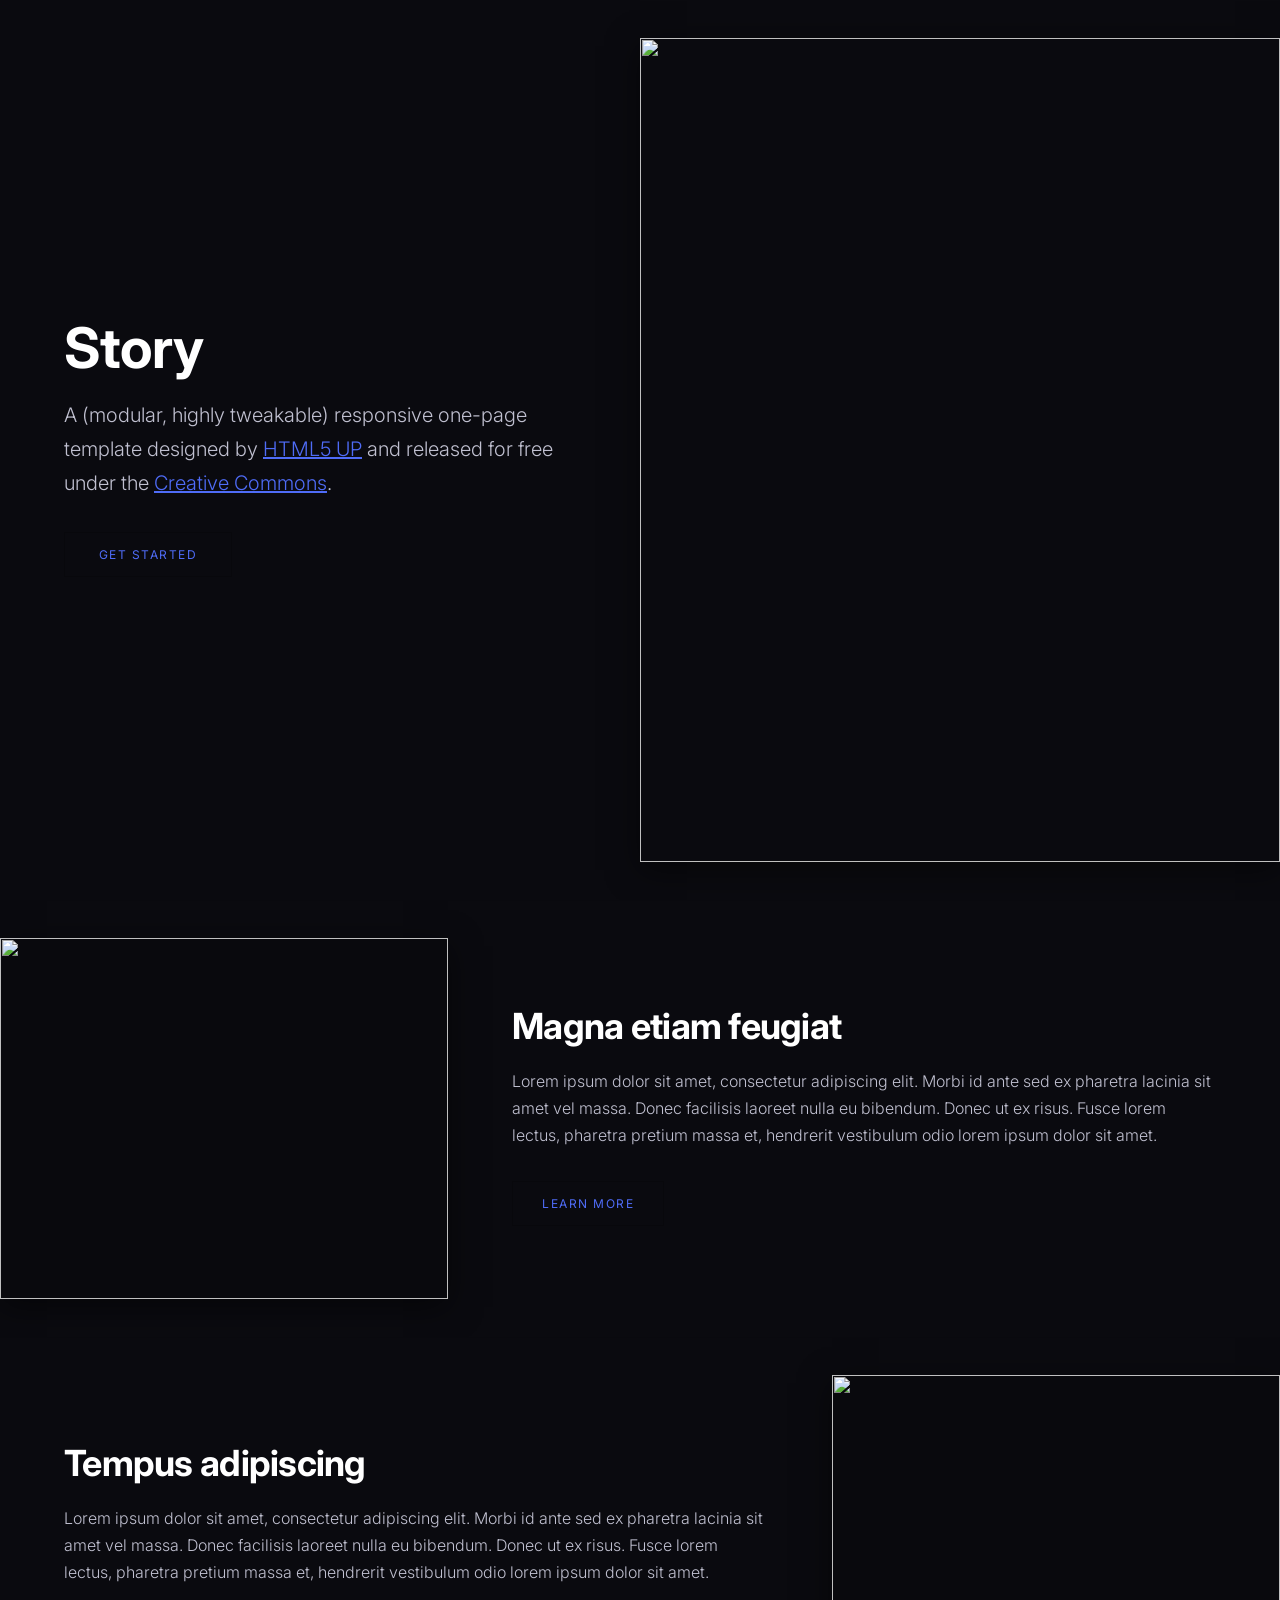
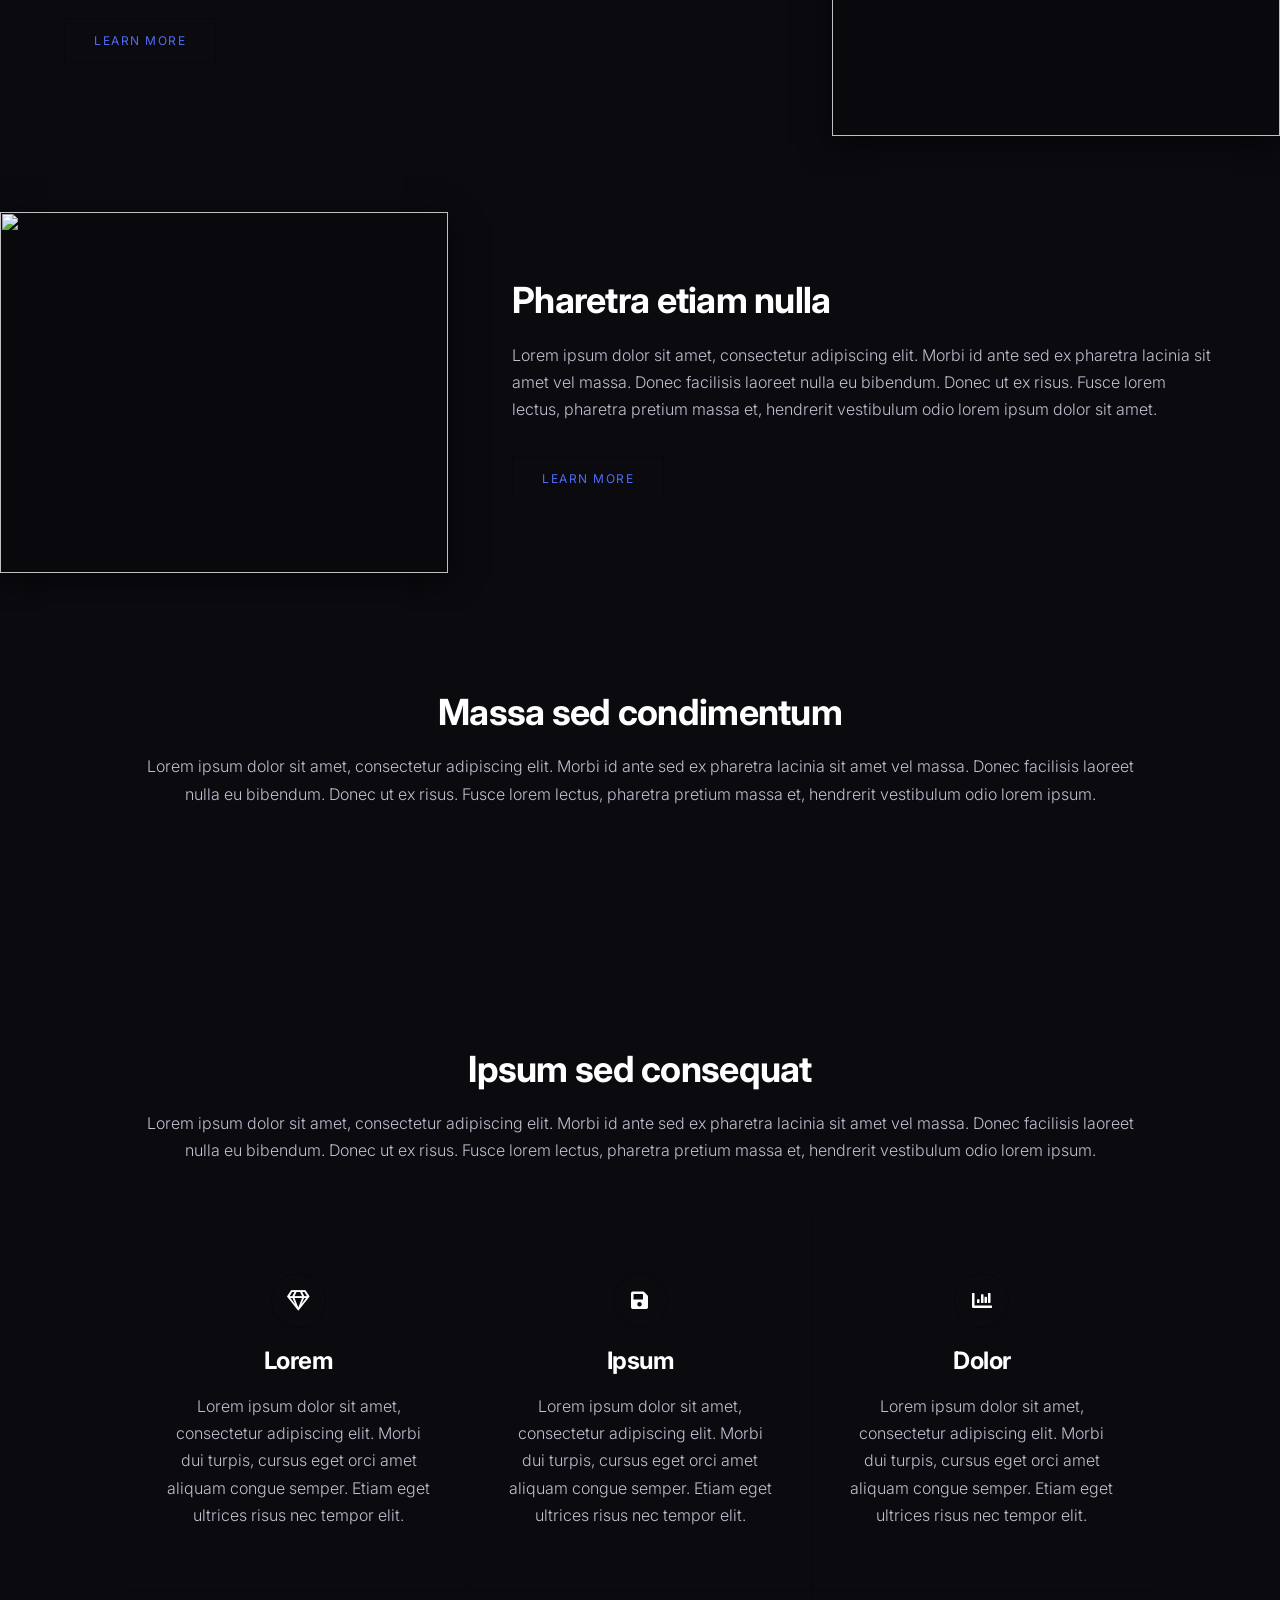
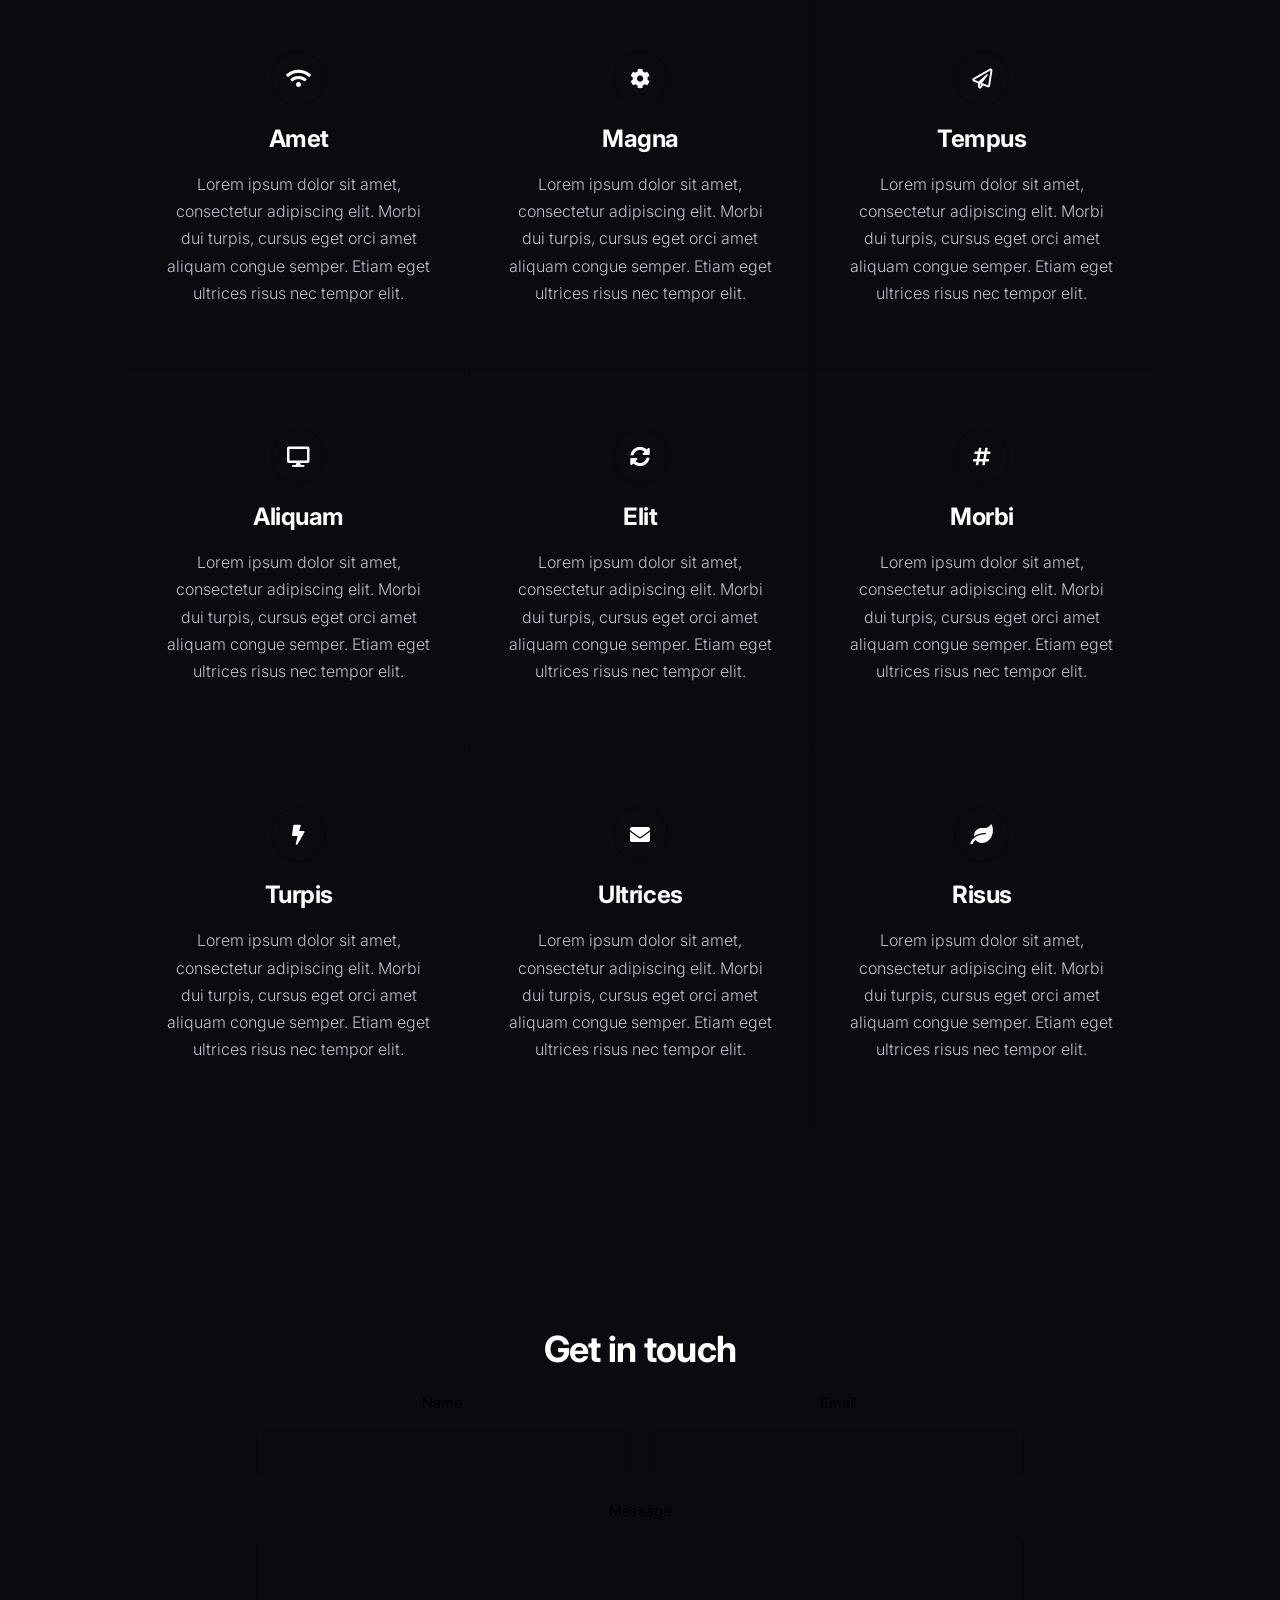
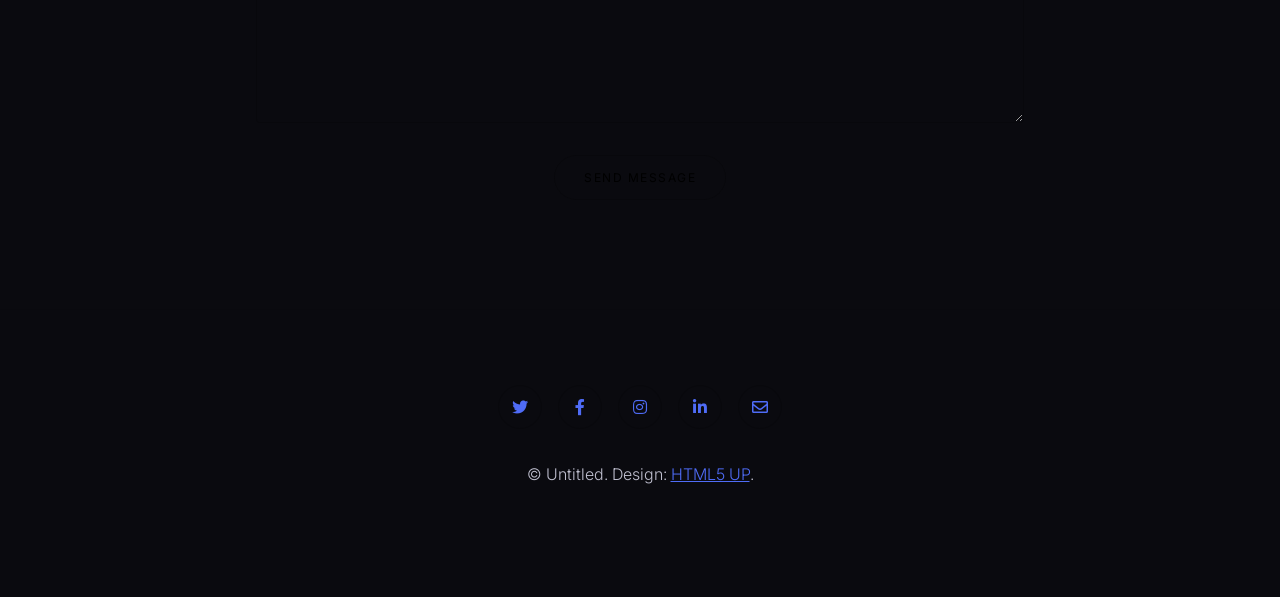
==== index.html @ 6793dfee "Initial commit, revamped template and style" ====
<!DOCTYPE HTML>
<html>
	<head>
		<title>Story by HTML5 UP</title>
		<meta charset="utf-8" />
		<meta name="viewport" content="width=device-width, initial-scale=1, user-scalable=no" />
		<link rel="stylesheet" href="assets/css/main.css" />
		<link rel="stylesheet" href="assets/css/custom.css" />
		<noscript><link rel="stylesheet" href="assets/css/noscript.css" /></noscript>
	</head>
	<body class="is-preload">

		<!-- Wrapper -->
			<div id="wrapper" class="divided">

				<!-- One -->
					<section class="banner style1 orient-left content-align-left image-position-right fullscreen onload-image-fade-in onload-content-fade-right">
						<div class="content">
							<h1>Story</h1>
							<p class="major">A (modular, highly tweakable) responsive one-page template designed by <a href="https://html5up.net">HTML5 UP</a> and released for free under the <a href="https://html5up.net/license">Creative Commons</a>.</p>
							<ul class="actions stacked">
								<li><a href="#first" class="button big wide smooth-scroll-middle">Get Started</a></li>
							</ul>
						</div>
						<div class="image">
							<img src="images/banner.jpg" alt="" />
						</div>
					</section>

				<!-- Two -->
					<section class="spotlight style1 orient-right content-align-left image-position-center onscroll-image-fade-in" id="first">
						<div class="content">
							<h2>Magna etiam feugiat</h2>
							<p>Lorem ipsum dolor sit amet, consectetur adipiscing elit. Morbi id ante sed ex pharetra lacinia sit amet vel massa. Donec facilisis laoreet nulla eu bibendum. Donec ut ex risus. Fusce lorem lectus, pharetra pretium massa et, hendrerit vestibulum odio lorem ipsum dolor sit amet.</p>
							<ul class="actions stacked">
								<li><a href="#" class="button">Learn More</a></li>
							</ul>
						</div>
						<div class="image">
							<img src="images/spotlight01.jpg" alt="" />
						</div>
					</section>

				<!-- Three -->
					<section class="spotlight style1 orient-left content-align-left image-position-center onscroll-image-fade-in">
						<div class="content">
							<h2>Tempus adipiscing</h2>
							<p>Lorem ipsum dolor sit amet, consectetur adipiscing elit. Morbi id ante sed ex pharetra lacinia sit amet vel massa. Donec facilisis laoreet nulla eu bibendum. Donec ut ex risus. Fusce lorem lectus, pharetra pretium massa et, hendrerit vestibulum odio lorem ipsum dolor sit amet.</p>
							<ul class="actions stacked">
								<li><a href="#" class="button">Learn More</a></li>
							</ul>
						</div>
						<div class="image">
							<img src="images/spotlight02.jpg" alt="" />
						</div>
					</section>

				<!-- Four -->
					<section class="spotlight style1 orient-right content-align-left image-position-center onscroll-image-fade-in">
						<div class="content">
							<h2>Pharetra etiam nulla</h2>
							<p>Lorem ipsum dolor sit amet, consectetur adipiscing elit. Morbi id ante sed ex pharetra lacinia sit amet vel massa. Donec facilisis laoreet nulla eu bibendum. Donec ut ex risus. Fusce lorem lectus, pharetra pretium massa et, hendrerit vestibulum odio lorem ipsum dolor sit amet.</p>
							<ul class="actions stacked">
								<li><a href="#" class="button">Learn More</a></li>
							</ul>
						</div>
						<div class="image">
							<img src="images/spotlight03.jpg" alt="" />
						</div>
					</section>

				<!-- Five -->
					<section class="wrapper style1 align-center">
						<div class="inner">
							<h2>Massa sed condimentum</h2>
							<p>Lorem ipsum dolor sit amet, consectetur adipiscing elit. Morbi id ante sed ex pharetra lacinia sit amet vel massa. Donec facilisis laoreet nulla eu bibendum. Donec ut ex risus. Fusce lorem lectus, pharetra pretium massa et, hendrerit vestibulum odio lorem ipsum.</p>
						</div>

						<!-- Gallery -->
							<div class="gallery style2 medium lightbox onscroll-fade-in">
								<article>
									<a href="images/gallery/fulls/01.jpg" class="image">
										<img src="images/gallery/thumbs/01.jpg" alt="" />
									</a>
									<div class="caption">
										<h3>Ipsum Dolor</h3>
										<p>Lorem ipsum dolor amet, consectetur magna etiam elit. Etiam sed ultrices.</p>
										<ul class="actions fixed">
											<li><span class="button small">Details</span></li>
										</ul>
									</div>
								</article>
								<article>
									<a href="images/gallery/fulls/02.jpg" class="image">
										<img src="images/gallery/thumbs/02.jpg" alt="" />
									</a>
									<div class="caption">
										<h3>Feugiat Lorem</h3>
										<p>Lorem ipsum dolor amet, consectetur magna etiam elit. Etiam sed ultrices.</p>
										<ul class="actions fixed">
											<li><span class="button small">Details</span></li>
										</ul>
									</div>
								</article>
								<article>
									<a href="images/gallery/fulls/03.jpg" class="image">
										<img src="images/gallery/thumbs/03.jpg" alt="" />
									</a>
									<div class="caption">
										<h3>Magna Amet</h3>
										<p>Lorem ipsum dolor amet, consectetur magna etiam elit. Etiam sed ultrices.</p>
										<ul class="actions fixed">
											<li><span class="button small">Details</span></li>
										</ul>
									</div>
								</article>
								<article>
									<a href="images/gallery/fulls/04.jpg" class="image">
										<img src="images/gallery/thumbs/04.jpg" alt="" />
									</a>
									<div class="caption">
										<h3>Sed Tempus</h3>
										<p>Lorem ipsum dolor amet, consectetur magna etiam elit. Etiam sed ultrices.</p>
										<ul class="actions fixed">
											<li><span class="button small">Details</span></li>
										</ul>
									</div>
								</article>
								<article>
									<a href="images/gallery/fulls/05.jpg" class="image">
										<img src="images/gallery/thumbs/05.jpg" alt="" />
									</a>
									<div class="caption">
										<h3>Ultrices Magna</h3>
										<p>Lorem ipsum dolor amet, consectetur magna etiam elit. Etiam sed ultrices.</p>
										<ul class="actions fixed">
											<li><span class="button small">Details</span></li>
										</ul>
									</div>
								</article>
								<article>
									<a href="images/gallery/fulls/06.jpg" class="image">
										<img src="images/gallery/thumbs/06.jpg" alt="" />
									</a>
									<div class="caption">
										<h3>Sed Tempus</h3>
										<p>Lorem ipsum dolor amet, consectetur magna etiam elit. Etiam sed ultrices.</p>
										<ul class="actions fixed">
											<li><span class="button small">Details</span></li>
										</ul>
									</div>
								</article>
								<article>
									<a href="images/gallery/fulls/07.jpg" class="image">
										<img src="images/gallery/thumbs/07.jpg" alt="" />
									</a>
									<div class="caption">
										<h3>Ipsum Lorem</h3>
										<p>Lorem ipsum dolor amet, consectetur magna etiam elit. Etiam sed ultrices.</p>
										<ul class="actions fixed">
											<li><span class="button small">Details</span></li>
										</ul>
									</div>
								</article>
								<article>
									<a href="images/gallery/fulls/08.jpg" class="image">
										<img src="images/gallery/thumbs/08.jpg" alt="" />
									</a>
									<div class="caption">
										<h3>Magna Risus</h3>
										<p>Lorem ipsum dolor amet, consectetur magna etiam elit. Etiam sed ultrices.</p>
										<ul class="actions fixed">
											<li><span class="button small">Details</span></li>
										</ul>
									</div>
								</article>
								<article>
									<a href="images/gallery/fulls/09.jpg" class="image">
										<img src="images/gallery/thumbs/09.jpg" alt="" />
									</a>
									<div class="caption">
										<h3>Tempus Dolor</h3>
										<p>Lorem ipsum dolor amet, consectetur magna etiam elit. Etiam sed ultrices.</p>
										<ul class="actions fixed">
											<li><span class="button small">Details</span></li>
										</ul>
									</div>
								</article>
								<article>
									<a href="images/gallery/fulls/10.jpg" class="image">
										<img src="images/gallery/thumbs/10.jpg" alt="" />
									</a>
									<div class="caption">
										<h3>Sed Etiam</h3>
										<p>Lorem ipsum dolor amet, consectetur magna etiam elit. Etiam sed ultrices.</p>
										<ul class="actions fixed">
											<li><span class="button small">Details</span></li>
										</ul>
									</div>
								</article>
								<article>
									<a href="images/gallery/fulls/11.jpg" class="image">
										<img src="images/gallery/thumbs/11.jpg" alt="" />
									</a>
									<div class="caption">
										<h3>Magna Lorem</h3>
										<p>Lorem ipsum dolor amet, consectetur magna etiam elit. Etiam sed ultrices.</p>
										<ul class="actions fixed">
											<li><span class="button small">Details</span></li>
										</ul>
									</div>
								</article>
								<article>
									<a href="images/gallery/fulls/12.jpg" class="image">
										<img src="images/gallery/thumbs/12.jpg" alt="" />
									</a>
									<div class="caption">
										<h3>Ipsum Dolor</h3>
										<p>Lorem ipsum dolor amet, consectetur magna etiam elit. Etiam sed ultrices.</p>
										<ul class="actions fixed">
											<li><span class="button small">Details</span></li>
										</ul>
									</div>
								</article>
							</div>

					</section>

				<!-- Six -->
					<section class="wrapper style1 align-center">
						<div class="inner">
							<h2>Ipsum sed consequat</h2>
							<p>Lorem ipsum dolor sit amet, consectetur adipiscing elit. Morbi id ante sed ex pharetra lacinia sit amet vel massa. Donec facilisis laoreet nulla eu bibendum. Donec ut ex risus. Fusce lorem lectus, pharetra pretium massa et, hendrerit vestibulum odio lorem ipsum.</p>
							<div class="items style1 medium onscroll-fade-in">
								<section>
									<span class="icon style2 major fa-gem"></span>
									<h3>Lorem</h3>
									<p>Lorem ipsum dolor sit amet, consectetur adipiscing elit. Morbi dui turpis, cursus eget orci amet aliquam congue semper. Etiam eget ultrices risus nec tempor elit.</p>
								</section>
								<section>
									<span class="icon solid style2 major fa-save"></span>
									<h3>Ipsum</h3>
									<p>Lorem ipsum dolor sit amet, consectetur adipiscing elit. Morbi dui turpis, cursus eget orci amet aliquam congue semper. Etiam eget ultrices risus nec tempor elit.</p>
								</section>
								<section>
									<span class="icon solid style2 major fa-chart-bar"></span>
									<h3>Dolor</h3>
									<p>Lorem ipsum dolor sit amet, consectetur adipiscing elit. Morbi dui turpis, cursus eget orci amet aliquam congue semper. Etiam eget ultrices risus nec tempor elit.</p>
								</section>
								<section>
									<span class="icon solid style2 major fa-wifi"></span>
									<h3>Amet</h3>
									<p>Lorem ipsum dolor sit amet, consectetur adipiscing elit. Morbi dui turpis, cursus eget orci amet aliquam congue semper. Etiam eget ultrices risus nec tempor elit.</p>
								</section>
								<section>
									<span class="icon solid style2 major fa-cog"></span>
									<h3>Magna</h3>
									<p>Lorem ipsum dolor sit amet, consectetur adipiscing elit. Morbi dui turpis, cursus eget orci amet aliquam congue semper. Etiam eget ultrices risus nec tempor elit.</p>
								</section>
								<section>
									<span class="icon style2 major fa-paper-plane"></span>
									<h3>Tempus</h3>
									<p>Lorem ipsum dolor sit amet, consectetur adipiscing elit. Morbi dui turpis, cursus eget orci amet aliquam congue semper. Etiam eget ultrices risus nec tempor elit.</p>
								</section>
								<section>
									<span class="icon solid style2 major fa-desktop"></span>
									<h3>Aliquam</h3>
									<p>Lorem ipsum dolor sit amet, consectetur adipiscing elit. Morbi dui turpis, cursus eget orci amet aliquam congue semper. Etiam eget ultrices risus nec tempor elit.</p>
								</section>
								<section>
									<span class="icon solid style2 major fa-sync-alt"></span>
									<h3>Elit</h3>
									<p>Lorem ipsum dolor sit amet, consectetur adipiscing elit. Morbi dui turpis, cursus eget orci amet aliquam congue semper. Etiam eget ultrices risus nec tempor elit.</p>
								</section>
								<section>
									<span class="icon solid style2 major fa-hashtag"></span>
									<h3>Morbi</h3>
									<p>Lorem ipsum dolor sit amet, consectetur adipiscing elit. Morbi dui turpis, cursus eget orci amet aliquam congue semper. Etiam eget ultrices risus nec tempor elit.</p>
								</section>
								<section>
									<span class="icon solid style2 major fa-bolt"></span>
									<h3>Turpis</h3>
									<p>Lorem ipsum dolor sit amet, consectetur adipiscing elit. Morbi dui turpis, cursus eget orci amet aliquam congue semper. Etiam eget ultrices risus nec tempor elit.</p>
								</section>
								<section>
									<span class="icon solid style2 major fa-envelope"></span>
									<h3>Ultrices</h3>
									<p>Lorem ipsum dolor sit amet, consectetur adipiscing elit. Morbi dui turpis, cursus eget orci amet aliquam congue semper. Etiam eget ultrices risus nec tempor elit.</p>
								</section>
								<section>
									<span class="icon solid style2 major fa-leaf"></span>
									<h3>Risus</h3>
									<p>Lorem ipsum dolor sit amet, consectetur adipiscing elit. Morbi dui turpis, cursus eget orci amet aliquam congue semper. Etiam eget ultrices risus nec tempor elit.</p>
								</section>
							</div>
						</div>
					</section>

				<!-- Seven -->
					<section class="wrapper style1 align-center">
						<div class="inner medium">
							<h2>Get in touch</h2>
							<form method="post" action="#">
								<div class="fields">
									<div class="field half">
										<label for="name">Name</label>
										<input type="text" name="name" id="name" value="" />
									</div>
									<div class="field half">
										<label for="email">Email</label>
										<input type="email" name="email" id="email" value="" />
									</div>
									<div class="field">
										<label for="message">Message</label>
										<textarea name="message" id="message" rows="6"></textarea>
									</div>
								</div>
								<ul class="actions special">
									<li><input type="submit" name="submit" id="submit" value="Send Message" /></li>
								</ul>
							</form>

						</div>
					</section>

				<!-- Footer -->
					<footer class="wrapper style1 align-center">
						<div class="inner">
							<ul class="icons">
								<li><a href="#" class="icon brands style2 fa-twitter"><span class="label">Twitter</span></a></li>
								<li><a href="#" class="icon brands style2 fa-facebook-f"><span class="label">Facebook</span></a></li>
								<li><a href="#" class="icon brands style2 fa-instagram"><span class="label">Instagram</span></a></li>
								<li><a href="#" class="icon brands style2 fa-linkedin-in"><span class="label">LinkedIn</span></a></li>
								<li><a href="#" class="icon style2 fa-envelope"><span class="label">Email</span></a></li>
							</ul>
							<p>&copy; Untitled. Design: <a href="https://html5up.net">HTML5 UP</a>.</p>
						</div>
					</footer>

			</div>

		<!-- Scripts -->
			<script src="assets/js/jquery.min.js"></script>
			<script src="assets/js/jquery.scrollex.min.js"></script>
			<script src="assets/js/jquery.scrolly.min.js"></script>
			<script src="assets/js/browser.min.js"></script>
			<script src="assets/js/breakpoints.min.js"></script>
			<script src="assets/js/util.js"></script>
			<script src="assets/js/main.js"></script>

	</body>
</html>
---- assets/css/main.css ----
@import url(fontawesome-all.min.css);
@import url("https://fonts.googleapis.com/css?family=Source+Sans+Pro:300,300i,400,400i");

/*
	Story by HTML5 UP
	html5up.net | @ajlkn
	Free for personal and commercial use under the CCA 3.0 license (html5up.net/license)
*/

html, body, div, span, applet, object,
iframe, h1, h2, h3, h4, h5, h6, p, blockquote,
pre, a, abbr, acronym, address, big, cite,
code, del, dfn, em, img, ins, kbd, q, s, samp,
small, strike, strong, sub, sup, tt, var, b,
u, i, center, dl, dt, dd, ol, ul, li, fieldset,
form, label, legend, table, caption, tbody,
tfoot, thead, tr, th, td, article, aside,
canvas, details, embed, figure, figcaption,
footer, header, hgroup, menu, nav, output, ruby,
section, summary, time, mark, audio, video {
	margin: 0;
	padding: 0;
	border: 0;
	font-size: 100%;
	font: inherit;
	vertical-align: baseline;}

article, aside, details, figcaption, figure,
footer, header, hgroup, menu, nav, section {
	display: block;}

body {
	line-height: 1;
}

ol, ul {
	list-style: none;
}

blockquote, q {
	quotes: none;
}

	blockquote:before, blockquote:after, q:before, q:after {
		content: '';
		content: none;
	}

table {
	border-collapse: collapse;
	border-spacing: 0;
}

body {
	-webkit-text-size-adjust: none;
}

mark {
	background-color: transparent;
	color: inherit;
}

input::-moz-focus-inner {
	border: 0;
	padding: 0;
}

input, select, textarea {
	-moz-appearance: none;
	-webkit-appearance: none;
	-ms-appearance: none;
	appearance: none;
}

/* Basic */

	@-ms-viewport {
		width: device-width;
	}

	body {
		-ms-overflow-style: scrollbar;
	}

	@media screen and (max-width: 480px) {

		html, body {
			min-width: 320px;
		}

	}

	html {
		box-sizing: border-box;
	}

	*, *:before, *:after {
		box-sizing: inherit;
	}

	body {
		background: #ffffff;
	}

		body.is-preload *, body.is-preload *:before, body.is-preload *:after {
			-moz-animation: none !important;
			-webkit-animation: none !important;
			-ms-animation: none !important;
			animation: none !important;
			-moz-transition: none !important;
			-webkit-transition: none !important;
			-ms-transition: none !important;
			transition: none !important;
		}

/* Type */

	html {
		font-size: 18pt;
	}

		@media screen and (max-width: 1680px) {

			html {
				font-size: 14pt;
			}

		}

		@media screen and (max-width: 1280px) {

			html {
				font-size: 12pt;
			}

		}

		@media screen and (max-width: 736px) {

			html {
				font-size: 11pt;
			}

		}

		@media screen and (max-width: 360px) {

			html {
				font-size: 10pt;
			}

		}

	body {
		background-color: #ffffff;
		color: #000000;
	}

	body, input, select, textarea {
		font-family: "Source Sans Pro", Helvetica, sans-serif;
		font-size: 1rem;
		font-weight: 300;
		line-height: 1.65;
	}

	a {
		-moz-transition: color 0.2s ease-in-out;
		-webkit-transition: color 0.2s ease-in-out;
		-ms-transition: color 0.2s ease-in-out;
		transition: color 0.2s ease-in-out;
		text-decoration: underline;
	}

		a:hover {
			text-decoration: none;
		}

	strong, b {
		font-weight: 400;
	}

	em, i {
		font-style: italic;
	}

	p {
		margin: 0 0 2rem 0;
	}

		p.major {
			font-size: 1.25rem;
		}

	h1, h2, h3, h4, h5, h6 {
		font-weight: 300;
		line-height: 1.375;
		letter-spacing: -0.05em;
		margin: 0 0 1rem 0;
	}

		h1 a, h2 a, h3 a, h4 a, h5 a, h6 a {
			color: inherit;
			text-decoration: none;
		}

	h1 {
		font-size: 3.5rem;
		line-height: 1.2;
	}

	h2 {
		font-size: 2.25rem;
	}

	h3 {
		font-size: 1.5rem;
	}

	h4 {
		font-size: 1.1rem;
	}

	h5 {
		font-size: 0.9rem;
	}

	h6 {
		font-size: 0.7rem;
	}

	sub {
		font-size: 0.8rem;
		position: relative;
		top: 0.5rem;
	}

	sup {
		font-size: 0.8rem;
		position: relative;
		top: -0.5rem;
	}

	blockquote {
		border-left: solid 4px;
		font-style: italic;
		margin: 0 0 2rem 0;
		padding: 0.5rem 0 0.5rem 2rem;
	}

	code {
		border-radius: 4px;
		font-family: "Courier New", monospace;
		font-size: 0.9em;
		margin: 0 0.25rem;
		padding: 0.25rem 0.325rem;
	}

	pre {
		-webkit-overflow-scrolling: touch;
		font-family: "Courier New", monospace;
		font-size: 0.9em;
		margin: 0 0 2rem 0;
	}

		pre code {
			display: block;
			line-height: 1.5;
			padding: 0.75rem 1rem;
			overflow-x: auto;
		}

	hr {
		border: 0;
		border-bottom: solid 1px;
		margin: 2.5rem 0;
	}

		hr.major {
			margin: 3.5rem 0;
		}

	.align-left {
		text-align: left;
	}

	.align-center {
		text-align: center;
	}

	.align-right {
		text-align: right;
	}

	@media screen and (max-width: 736px) {

		p.major {
			font-size: 1.1rem;
		}

		h1 {
			font-size: 2.5rem;
		}

		h2 {
			font-size: 2rem;
		}

		h3 {
			font-size: 1.25rem;
		}

		h4 {
			font-size: 1rem;
		}

	}

	input, select, textarea {
		color: #000000;
	}

	a {
		color: #000000;
	}

		a:hover {
			color: #47D3E5;
		}

	strong, b {
		color: #000000;
	}

	h1, h2, h3, h4, h5, h6 {
		color: #000000;
	}

	blockquote {
		border-left-color: rgba(0, 0, 0, 0.2);
	}

	code {
		background: rgba(0, 0, 0, 0.05);
		border-color: rgba(0, 0, 0, 0.2);
	}

	hr {
		border-bottom-color: rgba(0, 0, 0, 0.2);
	}

/* Row */

	.row {
		display: flex;
		flex-wrap: wrap;
		box-sizing: border-box;
		align-items: stretch;
	}

		.row > * {
			box-sizing: border-box;
		}

		.row.gtr-uniform > * > :last-child {
			margin-bottom: 0;
		}

		.row.aln-left {
			justify-content: flex-start;
		}

		.row.aln-center {
			justify-content: center;
		}

		.row.aln-right {
			justify-content: flex-end;
		}

		.row.aln-top {
			align-items: flex-start;
		}

		.row.aln-middle {
			align-items: center;
		}

		.row.aln-bottom {
			align-items: flex-end;
		}

		.row > .imp {
			order: -1;
		}

		.row > .col-1 {
			width: 8.33333%;
		}

		.row > .off-1 {
			margin-left: 8.33333%;
		}

		.row > .col-2 {
			width: 16.66667%;
		}

		.row > .off-2 {
			margin-left: 16.66667%;
		}

		.row > .col-3 {
			width: 25%;
		}

		.row > .off-3 {
			margin-left: 25%;
		}

		.row > .col-4 {
			width: 33.33333%;
		}

		.row > .off-4 {
			margin-left: 33.33333%;
		}

		.row > .col-5 {
			width: 41.66667%;
		}

		.row > .off-5 {
			margin-left: 41.66667%;
		}

		.row > .col-6 {
			width: 50%;
		}

		.row > .off-6 {
			margin-left: 50%;
		}

		.row > .col-7 {
			width: 58.33333%;
		}

		.row > .off-7 {
			margin-left: 58.33333%;
		}

		.row > .col-8 {
			width: 66.66667%;
		}

		.row > .off-8 {
			margin-left: 66.66667%;
		}

		.row > .col-9 {
			width: 75%;
		}

		.row > .off-9 {
			margin-left: 75%;
		}

		.row > .col-10 {
			width: 83.33333%;
		}

		.row > .off-10 {
			margin-left: 83.33333%;
		}

		.row > .col-11 {
			width: 91.66667%;
		}

		.row > .off-11 {
			margin-left: 91.66667%;
		}

		.row > .col-12 {
			width: 100%;
		}

		.row > .off-12 {
			margin-left: 100%;
		}

		.row.gtr-0 {
			margin-top: 0;
			margin-left: 0rem;
		}

			.row.gtr-0 > * {
				padding: 0 0 0 0rem;
			}

			.row.gtr-0.gtr-uniform {
				margin-top: 0rem;
			}

				.row.gtr-0.gtr-uniform > * {
					padding-top: 0rem;
				}

		.row.gtr-25 {
			margin-top: 0;
			margin-left: -0.5rem;
		}

			.row.gtr-25 > * {
				padding: 0 0 0 0.5rem;
			}

			.row.gtr-25.gtr-uniform {
				margin-top: -0.5rem;
			}

				.row.gtr-25.gtr-uniform > * {
					padding-top: 0.5rem;
				}

		.row.gtr-50 {
			margin-top: 0;
			margin-left: -1rem;
		}

			.row.gtr-50 > * {
				padding: 0 0 0 1rem;
			}

			.row.gtr-50.gtr-uniform {
				margin-top: -1rem;
			}

				.row.gtr-50.gtr-uniform > * {
					padding-top: 1rem;
				}

		.row {
			margin-top: 0;
			margin-left: -2rem;
		}

			.row > * {
				padding: 0 0 0 2rem;
			}

			.row.gtr-uniform {
				margin-top: -2rem;
			}

				.row.gtr-uniform > * {
					padding-top: 2rem;
				}

		.row.gtr-150 {
			margin-top: 0;
			margin-left: -3rem;
		}

			.row.gtr-150 > * {
				padding: 0 0 0 3rem;
			}

			.row.gtr-150.gtr-uniform {
				margin-top: -3rem;
			}

				.row.gtr-150.gtr-uniform > * {
					padding-top: 3rem;
				}

		.row.gtr-200 {
			margin-top: 0;
			margin-left: -4rem;
		}

			.row.gtr-200 > * {
				padding: 0 0 0 4rem;
			}

			.row.gtr-200.gtr-uniform {
				margin-top: -4rem;
			}

				.row.gtr-200.gtr-uniform > * {
					padding-top: 4rem;
				}

		@media screen and (max-width: 1680px) {

			.row {
				display: flex;
				flex-wrap: wrap;
				box-sizing: border-box;
				align-items: stretch;
			}

				.row > * {
					box-sizing: border-box;
				}

				.row.gtr-uniform > * > :last-child {
					margin-bottom: 0;
				}

				.row.aln-left {
					justify-content: flex-start;
				}

				.row.aln-center {
					justify-content: center;
				}

				.row.aln-right {
					justify-content: flex-end;
				}

				.row.aln-top {
					align-items: flex-start;
				}

				.row.aln-middle {
					align-items: center;
				}

				.row.aln-bottom {
					align-items: flex-end;
				}

				.row > .imp-xlarge {
					order: -1;
				}

				.row > .col-1-xlarge {
					width: 8.33333%;
				}

				.row > .off-1-xlarge {
					margin-left: 8.33333%;
				}

				.row > .col-2-xlarge {
					width: 16.66667%;
				}

				.row > .off-2-xlarge {
					margin-left: 16.66667%;
				}

				.row > .col-3-xlarge {
					width: 25%;
				}

				.row > .off-3-xlarge {
					margin-left: 25%;
				}

				.row > .col-4-xlarge {
					width: 33.33333%;
				}

				.row > .off-4-xlarge {
					margin-left: 33.33333%;
				}

				.row > .col-5-xlarge {
					width: 41.66667%;
				}

				.row > .off-5-xlarge {
					margin-left: 41.66667%;
				}

				.row > .col-6-xlarge {
					width: 50%;
				}

				.row > .off-6-xlarge {
					margin-left: 50%;
				}

				.row > .col-7-xlarge {
					width: 58.33333%;
				}

				.row > .off-7-xlarge {
					margin-left: 58.33333%;
				}

				.row > .col-8-xlarge {
					width: 66.66667%;
				}

				.row > .off-8-xlarge {
					margin-left: 66.66667%;
				}

				.row > .col-9-xlarge {
					width: 75%;
				}

				.row > .off-9-xlarge {
					margin-left: 75%;
				}

				.row > .col-10-xlarge {
					width: 83.33333%;
				}

				.row > .off-10-xlarge {
					margin-left: 83.33333%;
				}

				.row > .col-11-xlarge {
					width: 91.66667%;
				}

				.row > .off-11-xlarge {
					margin-left: 91.66667%;
				}

				.row > .col-12-xlarge {
					width: 100%;
				}

				.row > .off-12-xlarge {
					margin-left: 100%;
				}

				.row.gtr-0 {
					margin-top: 0;
					margin-left: 0rem;
				}

					.row.gtr-0 > * {
						padding: 0 0 0 0rem;
					}

					.row.gtr-0.gtr-uniform {
						margin-top: 0rem;
					}

						.row.gtr-0.gtr-uniform > * {
							padding-top: 0rem;
						}

				.row.gtr-25 {
					margin-top: 0;
					margin-left: -0.5rem;
				}

					.row.gtr-25 > * {
						padding: 0 0 0 0.5rem;
					}

					.row.gtr-25.gtr-uniform {
						margin-top: -0.5rem;
					}

						.row.gtr-25.gtr-uniform > * {
							padding-top: 0.5rem;
						}

				.row.gtr-50 {
					margin-top: 0;
					margin-left: -1rem;
				}

					.row.gtr-50 > * {
						padding: 0 0 0 1rem;
					}

					.row.gtr-50.gtr-uniform {
						margin-top: -1rem;
					}

						.row.gtr-50.gtr-uniform > * {
							padding-top: 1rem;
						}

				.row {
					margin-top: 0;
					margin-left: -2rem;
				}

					.row > * {
						padding: 0 0 0 2rem;
					}

					.row.gtr-uniform {
						margin-top: -2rem;
					}

						.row.gtr-uniform > * {
							padding-top: 2rem;
						}

				.row.gtr-150 {
					margin-top: 0;
					margin-left: -3rem;
				}

					.row.gtr-150 > * {
						padding: 0 0 0 3rem;
					}

					.row.gtr-150.gtr-uniform {
						margin-top: -3rem;
					}

						.row.gtr-150.gtr-uniform > * {
							padding-top: 3rem;
						}

				.row.gtr-200 {
					margin-top: 0;
					margin-left: -4rem;
				}

					.row.gtr-200 > * {
						padding: 0 0 0 4rem;
					}

					.row.gtr-200.gtr-uniform {
						margin-top: -4rem;
					}

						.row.gtr-200.gtr-uniform > * {
							padding-top: 4rem;
						}

		}

		@media screen and (max-width: 1280px) {

			.row {
				display: flex;
				flex-wrap: wrap;
				box-sizing: border-box;
				align-items: stretch;
			}

				.row > * {
					box-sizing: border-box;
				}

				.row.gtr-uniform > * > :last-child {
					margin-bottom: 0;
				}

				.row.aln-left {
					justify-content: flex-start;
				}

				.row.aln-center {
					justify-content: center;
				}

				.row.aln-right {
					justify-content: flex-end;
				}

				.row.aln-top {
					align-items: flex-start;
				}

				.row.aln-middle {
					align-items: center;
				}

				.row.aln-bottom {
					align-items: flex-end;
				}

				.row > .imp-large {
					order: -1;
				}

				.row > .col-1-large {
					width: 8.33333%;
				}

				.row > .off-1-large {
					margin-left: 8.33333%;
				}

				.row > .col-2-large {
					width: 16.66667%;
				}

				.row > .off-2-large {
					margin-left: 16.66667%;
				}

				.row > .col-3-large {
					width: 25%;
				}

				.row > .off-3-large {
					margin-left: 25%;
				}

				.row > .col-4-large {
					width: 33.33333%;
				}

				.row > .off-4-large {
					margin-left: 33.33333%;
				}

				.row > .col-5-large {
					width: 41.66667%;
				}

				.row > .off-5-large {
					margin-left: 41.66667%;
				}

				.row > .col-6-large {
					width: 50%;
				}

				.row > .off-6-large {
					margin-left: 50%;
				}

				.row > .col-7-large {
					width: 58.33333%;
				}

				.row > .off-7-large {
					margin-left: 58.33333%;
				}

				.row > .col-8-large {
					width: 66.66667%;
				}

				.row > .off-8-large {
					margin-left: 66.66667%;
				}

				.row > .col-9-large {
					width: 75%;
				}

				.row > .off-9-large {
					margin-left: 75%;
				}

				.row > .col-10-large {
					width: 83.33333%;
				}

				.row > .off-10-large {
					margin-left: 83.33333%;
				}

				.row > .col-11-large {
					width: 91.66667%;
				}

				.row > .off-11-large {
					margin-left: 91.66667%;
				}

				.row > .col-12-large {
					width: 100%;
				}

				.row > .off-12-large {
					margin-left: 100%;
				}

				.row.gtr-0 {
					margin-top: 0;
					margin-left: 0rem;
				}

					.row.gtr-0 > * {
						padding: 0 0 0 0rem;
					}

					.row.gtr-0.gtr-uniform {
						margin-top: 0rem;
					}

						.row.gtr-0.gtr-uniform > * {
							padding-top: 0rem;
						}

				.row.gtr-25 {
					margin-top: 0;
					margin-left: -0.5rem;
				}

					.row.gtr-25 > * {
						padding: 0 0 0 0.5rem;
					}

					.row.gtr-25.gtr-uniform {
						margin-top: -0.5rem;
					}

						.row.gtr-25.gtr-uniform > * {
							padding-top: 0.5rem;
						}

				.row.gtr-50 {
					margin-top: 0;
					margin-left: -1rem;
				}

					.row.gtr-50 > * {
						padding: 0 0 0 1rem;
					}

					.row.gtr-50.gtr-uniform {
						margin-top: -1rem;
					}

						.row.gtr-50.gtr-uniform > * {
							padding-top: 1rem;
						}

				.row {
					margin-top: 0;
					margin-left: -2rem;
				}

					.row > * {
						padding: 0 0 0 2rem;
					}

					.row.gtr-uniform {
						margin-top: -2rem;
					}

						.row.gtr-uniform > * {
							padding-top: 2rem;
						}

				.row.gtr-150 {
					margin-top: 0;
					margin-left: -3rem;
				}

					.row.gtr-150 > * {
						padding: 0 0 0 3rem;
					}

					.row.gtr-150.gtr-uniform {
						margin-top: -3rem;
					}

						.row.gtr-150.gtr-uniform > * {
							padding-top: 3rem;
						}

				.row.gtr-200 {
					margin-top: 0;
					margin-left: -4rem;
				}

					.row.gtr-200 > * {
						padding: 0 0 0 4rem;
					}

					.row.gtr-200.gtr-uniform {
						margin-top: -4rem;
					}

						.row.gtr-200.gtr-uniform > * {
							padding-top: 4rem;
						}

		}

		@media screen and (max-width: 980px) {

			.row {
				display: flex;
				flex-wrap: wrap;
				box-sizing: border-box;
				align-items: stretch;
			}

				.row > * {
					box-sizing: border-box;
				}

				.row.gtr-uniform > * > :last-child {
					margin-bottom: 0;
				}

				.row.aln-left {
					justify-content: flex-start;
				}

				.row.aln-center {
					justify-content: center;
				}

				.row.aln-right {
					justify-content: flex-end;
				}

				.row.aln-top {
					align-items: flex-start;
				}

				.row.aln-middle {
					align-items: center;
				}

				.row.aln-bottom {
					align-items: flex-end;
				}

				.row > .imp-medium {
					order: -1;
				}

				.row > .col-1-medium {
					width: 8.33333%;
				}

				.row > .off-1-medium {
					margin-left: 8.33333%;
				}

				.row > .col-2-medium {
					width: 16.66667%;
				}

				.row > .off-2-medium {
					margin-left: 16.66667%;
				}

				.row > .col-3-medium {
					width: 25%;
				}

				.row > .off-3-medium {
					margin-left: 25%;
				}

				.row > .col-4-medium {
					width: 33.33333%;
				}

				.row > .off-4-medium {
					margin-left: 33.33333%;
				}

				.row > .col-5-medium {
					width: 41.66667%;
				}

				.row > .off-5-medium {
					margin-left: 41.66667%;
				}

				.row > .col-6-medium {
					width: 50%;
				}

				.row > .off-6-medium {
					margin-left: 50%;
				}

				.row > .col-7-medium {
					width: 58.33333%;
				}

				.row > .off-7-medium {
					margin-left: 58.33333%;
				}

				.row > .col-8-medium {
					width: 66.66667%;
				}

				.row > .off-8-medium {
					margin-left: 66.66667%;
				}

				.row > .col-9-medium {
					width: 75%;
				}

				.row > .off-9-medium {
					margin-left: 75%;
				}

				.row > .col-10-medium {
					width: 83.33333%;
				}

				.row > .off-10-medium {
					margin-left: 83.33333%;
				}

				.row > .col-11-medium {
					width: 91.66667%;
				}

				.row > .off-11-medium {
					margin-left: 91.66667%;
				}

				.row > .col-12-medium {
					width: 100%;
				}

				.row > .off-12-medium {
					margin-left: 100%;
				}

				.row.gtr-0 {
					margin-top: 0;
					margin-left: 0rem;
				}

					.row.gtr-0 > * {
						padding: 0 0 0 0rem;
					}

					.row.gtr-0.gtr-uniform {
						margin-top: 0rem;
					}

						.row.gtr-0.gtr-uniform > * {
							padding-top: 0rem;
						}

				.row.gtr-25 {
					margin-top: 0;
					margin-left: -0.5rem;
				}

					.row.gtr-25 > * {
						padding: 0 0 0 0.5rem;
					}

					.row.gtr-25.gtr-uniform {
						margin-top: -0.5rem;
					}

						.row.gtr-25.gtr-uniform > * {
							padding-top: 0.5rem;
						}

				.row.gtr-50 {
					margin-top: 0;
					margin-left: -1rem;
				}

					.row.gtr-50 > * {
						padding: 0 0 0 1rem;
					}

					.row.gtr-50.gtr-uniform {
						margin-top: -1rem;
					}

						.row.gtr-50.gtr-uniform > * {
							padding-top: 1rem;
						}

				.row {
					margin-top: 0;
					margin-left: -2rem;
				}

					.row > * {
						padding: 0 0 0 2rem;
					}

					.row.gtr-uniform {
						margin-top: -2rem;
					}

						.row.gtr-uniform > * {
							padding-top: 2rem;
						}

				.row.gtr-150 {
					margin-top: 0;
					margin-left: -3rem;
				}

					.row.gtr-150 > * {
						padding: 0 0 0 3rem;
					}

					.row.gtr-150.gtr-uniform {
						margin-top: -3rem;
					}

						.row.gtr-150.gtr-uniform > * {
							padding-top: 3rem;
						}

				.row.gtr-200 {
					margin-top: 0;
					margin-left: -4rem;
				}

					.row.gtr-200 > * {
						padding: 0 0 0 4rem;
					}

					.row.gtr-200.gtr-uniform {
						margin-top: -4rem;
					}

						.row.gtr-200.gtr-uniform > * {
							padding-top: 4rem;
						}

		}

		@media screen and (max-width: 736px) {

			.row {
				display: flex;
				flex-wrap: wrap;
				box-sizing: border-box;
				align-items: stretch;
			}

				.row > * {
					box-sizing: border-box;
				}

				.row.gtr-uniform > * > :last-child {
					margin-bottom: 0;
				}

				.row.aln-left {
					justify-content: flex-start;
				}

				.row.aln-center {
					justify-content: center;
				}

				.row.aln-right {
					justify-content: flex-end;
				}

				.row.aln-top {
					align-items: flex-start;
				}

				.row.aln-middle {
					align-items: center;
				}

				.row.aln-bottom {
					align-items: flex-end;
				}

				.row > .imp-small {
					order: -1;
				}

				.row > .col-1-small {
					width: 8.33333%;
				}

				.row > .off-1-small {
					margin-left: 8.33333%;
				}

				.row > .col-2-small {
					width: 16.66667%;
				}

				.row > .off-2-small {
					margin-left: 16.66667%;
				}

				.row > .col-3-small {
					width: 25%;
				}

				.row > .off-3-small {
					margin-left: 25%;
				}

				.row > .col-4-small {
					width: 33.33333%;
				}

				.row > .off-4-small {
					margin-left: 33.33333%;
				}

				.row > .col-5-small {
					width: 41.66667%;
				}

				.row > .off-5-small {
					margin-left: 41.66667%;
				}

				.row > .col-6-small {
					width: 50%;
				}

				.row > .off-6-small {
					margin-left: 50%;
				}

				.row > .col-7-small {
					width: 58.33333%;
				}

				.row > .off-7-small {
					margin-left: 58.33333%;
				}

				.row > .col-8-small {
					width: 66.66667%;
				}

				.row > .off-8-small {
					margin-left: 66.66667%;
				}

				.row > .col-9-small {
					width: 75%;
				}

				.row > .off-9-small {
					margin-left: 75%;
				}

				.row > .col-10-small {
					width: 83.33333%;
				}

				.row > .off-10-small {
					margin-left: 83.33333%;
				}

				.row > .col-11-small {
					width: 91.66667%;
				}

				.row > .off-11-small {
					margin-left: 91.66667%;
				}

				.row > .col-12-small {
					width: 100%;
				}

				.row > .off-12-small {
					margin-left: 100%;
				}

				.row.gtr-0 {
					margin-top: 0;
					margin-left: 0rem;
				}

					.row.gtr-0 > * {
						padding: 0 0 0 0rem;
					}

					.row.gtr-0.gtr-uniform {
						margin-top: 0rem;
					}

						.row.gtr-0.gtr-uniform > * {
							padding-top: 0rem;
						}

				.row.gtr-25 {
					margin-top: 0;
					margin-left: -0.5rem;
				}

					.row.gtr-25 > * {
						padding: 0 0 0 0.5rem;
					}

					.row.gtr-25.gtr-uniform {
						margin-top: -0.5rem;
					}

						.row.gtr-25.gtr-uniform > * {
							padding-top: 0.5rem;
						}

				.row.gtr-50 {
					margin-top: 0;
					margin-left: -1rem;
				}

					.row.gtr-50 > * {
						padding: 0 0 0 1rem;
					}

					.row.gtr-50.gtr-uniform {
						margin-top: -1rem;
					}

						.row.gtr-50.gtr-uniform > * {
							padding-top: 1rem;
						}

				.row {
					margin-top: 0;
					margin-left: -2rem;
				}

					.row > * {
						padding: 0 0 0 2rem;
					}

					.row.gtr-uniform {
						margin-top: -2rem;
					}

						.row.gtr-uniform > * {
							padding-top: 2rem;
						}

				.row.gtr-150 {
					margin-top: 0;
					margin-left: -3rem;
				}

					.row.gtr-150 > * {
						padding: 0 0 0 3rem;
					}

					.row.gtr-150.gtr-uniform {
						margin-top: -3rem;
					}

						.row.gtr-150.gtr-uniform > * {
							padding-top: 3rem;
						}

				.row.gtr-200 {
					margin-top: 0;
					margin-left: -4rem;
				}

					.row.gtr-200 > * {
						padding: 0 0 0 4rem;
					}

					.row.gtr-200.gtr-uniform {
						margin-top: -4rem;
					}

						.row.gtr-200.gtr-uniform > * {
							padding-top: 4rem;
						}

		}

		@media screen and (max-width: 480px) {

			.row {
				display: flex;
				flex-wrap: wrap;
				box-sizing: border-box;
				align-items: stretch;
			}

				.row > * {
					box-sizing: border-box;
				}

				.row.gtr-uniform > * > :last-child {
					margin-bottom: 0;
				}

				.row.aln-left {
					justify-content: flex-start;
				}

				.row.aln-center {
					justify-content: center;
				}

				.row.aln-right {
					justify-content: flex-end;
				}

				.row.aln-top {
					align-items: flex-start;
				}

				.row.aln-middle {
					align-items: center;
				}

				.row.aln-bottom {
					align-items: flex-end;
				}

				.row > .imp-xsmall {
					order: -1;
				}

				.row > .col-1-xsmall {
					width: 8.33333%;
				}

				.row > .off-1-xsmall {
					margin-left: 8.33333%;
				}

				.row > .col-2-xsmall {
					width: 16.66667%;
				}

				.row > .off-2-xsmall {
					margin-left: 16.66667%;
				}

				.row > .col-3-xsmall {
					width: 25%;
				}

				.row > .off-3-xsmall {
					margin-left: 25%;
				}

				.row > .col-4-xsmall {
					width: 33.33333%;
				}

				.row > .off-4-xsmall {
					margin-left: 33.33333%;
				}

				.row > .col-5-xsmall {
					width: 41.66667%;
				}

				.row > .off-5-xsmall {
					margin-left: 41.66667%;
				}

				.row > .col-6-xsmall {
					width: 50%;
				}

				.row > .off-6-xsmall {
					margin-left: 50%;
				}

				.row > .col-7-xsmall {
					width: 58.33333%;
				}

				.row > .off-7-xsmall {
					margin-left: 58.33333%;
				}

				.row > .col-8-xsmall {
					width: 66.66667%;
				}

				.row > .off-8-xsmall {
					margin-left: 66.66667%;
				}

				.row > .col-9-xsmall {
					width: 75%;
				}

				.row > .off-9-xsmall {
					margin-left: 75%;
				}

				.row > .col-10-xsmall {
					width: 83.33333%;
				}

				.row > .off-10-xsmall {
					margin-left: 83.33333%;
				}

				.row > .col-11-xsmall {
					width: 91.66667%;
				}

				.row > .off-11-xsmall {
					margin-left: 91.66667%;
				}

				.row > .col-12-xsmall {
					width: 100%;
				}

				.row > .off-12-xsmall {
					margin-left: 100%;
				}

				.row.gtr-0 {
					margin-top: 0;
					margin-left: 0rem;
				}

					.row.gtr-0 > * {
						padding: 0 0 0 0rem;
					}

					.row.gtr-0.gtr-uniform {
						margin-top: 0rem;
					}

						.row.gtr-0.gtr-uniform > * {
							padding-top: 0rem;
						}

				.row.gtr-25 {
					margin-top: 0;
					margin-left: -0.5rem;
				}

					.row.gtr-25 > * {
						padding: 0 0 0 0.5rem;
					}

					.row.gtr-25.gtr-uniform {
						margin-top: -0.5rem;
					}

						.row.gtr-25.gtr-uniform > * {
							padding-top: 0.5rem;
						}

				.row.gtr-50 {
					margin-top: 0;
					margin-left: -1rem;
				}

					.row.gtr-50 > * {
						padding: 0 0 0 1rem;
					}

					.row.gtr-50.gtr-uniform {
						margin-top: -1rem;
					}

						.row.gtr-50.gtr-uniform > * {
							padding-top: 1rem;
						}

				.row {
					margin-top: 0;
					margin-left: -2rem;
				}

					.row > * {
						padding: 0 0 0 2rem;
					}

					.row.gtr-uniform {
						margin-top: -2rem;
					}

						.row.gtr-uniform > * {
							padding-top: 2rem;
						}

				.row.gtr-150 {
					margin-top: 0;
					margin-left: -3rem;
				}

					.row.gtr-150 > * {
						padding: 0 0 0 3rem;
					}

					.row.gtr-150.gtr-uniform {
						margin-top: -3rem;
					}

						.row.gtr-150.gtr-uniform > * {
							padding-top: 3rem;
						}

				.row.gtr-200 {
					margin-top: 0;
					margin-left: -4rem;
				}

					.row.gtr-200 > * {
						padding: 0 0 0 4rem;
					}

					.row.gtr-200.gtr-uniform {
						margin-top: -4rem;
					}

						.row.gtr-200.gtr-uniform > * {
							padding-top: 4rem;
						}

		}

		@media screen and (max-width: 360px) {

			.row {
				display: flex;
				flex-wrap: wrap;
				box-sizing: border-box;
				align-items: stretch;
			}

				.row > * {
					box-sizing: border-box;
				}

				.row.gtr-uniform > * > :last-child {
					margin-bottom: 0;
				}

				.row.aln-left {
					justify-content: flex-start;
				}

				.row.aln-center {
					justify-content: center;
				}

				.row.aln-right {
					justify-content: flex-end;
				}

				.row.aln-top {
					align-items: flex-start;
				}

				.row.aln-middle {
					align-items: center;
				}

				.row.aln-bottom {
					align-items: flex-end;
				}

				.row > .imp-xxsmall {
					order: -1;
				}

				.row > .col-1-xxsmall {
					width: 8.33333%;
				}

				.row > .off-1-xxsmall {
					margin-left: 8.33333%;
				}

				.row > .col-2-xxsmall {
					width: 16.66667%;
				}

				.row > .off-2-xxsmall {
					margin-left: 16.66667%;
				}

				.row > .col-3-xxsmall {
					width: 25%;
				}

				.row > .off-3-xxsmall {
					margin-left: 25%;
				}

				.row > .col-4-xxsmall {
					width: 33.33333%;
				}

				.row > .off-4-xxsmall {
					margin-left: 33.33333%;
				}

				.row > .col-5-xxsmall {
					width: 41.66667%;
				}

				.row > .off-5-xxsmall {
					margin-left: 41.66667%;
				}

				.row > .col-6-xxsmall {
					width: 50%;
				}

				.row > .off-6-xxsmall {
					margin-left: 50%;
				}

				.row > .col-7-xxsmall {
					width: 58.33333%;
				}

				.row > .off-7-xxsmall {
					margin-left: 58.33333%;
				}

				.row > .col-8-xxsmall {
					width: 66.66667%;
				}

				.row > .off-8-xxsmall {
					margin-left: 66.66667%;
				}

				.row > .col-9-xxsmall {
					width: 75%;
				}

				.row > .off-9-xxsmall {
					margin-left: 75%;
				}

				.row > .col-10-xxsmall {
					width: 83.33333%;
				}

				.row > .off-10-xxsmall {
					margin-left: 83.33333%;
				}

				.row > .col-11-xxsmall {
					width: 91.66667%;
				}

				.row > .off-11-xxsmall {
					margin-left: 91.66667%;
				}

				.row > .col-12-xxsmall {
					width: 100%;
				}

				.row > .off-12-xxsmall {
					margin-left: 100%;
				}

				.row.gtr-0 {
					margin-top: 0;
					margin-left: 0rem;
				}

					.row.gtr-0 > * {
						padding: 0 0 0 0rem;
					}

					.row.gtr-0.gtr-uniform {
						margin-top: 0rem;
					}

						.row.gtr-0.gtr-uniform > * {
							padding-top: 0rem;
						}

				.row.gtr-25 {
					margin-top: 0;
					margin-left: -0.5rem;
				}

					.row.gtr-25 > * {
						padding: 0 0 0 0.5rem;
					}

					.row.gtr-25.gtr-uniform {
						margin-top: -0.5rem;
					}

						.row.gtr-25.gtr-uniform > * {
							padding-top: 0.5rem;
						}

				.row.gtr-50 {
					margin-top: 0;
					margin-left: -1rem;
				}

					.row.gtr-50 > * {
						padding: 0 0 0 1rem;
					}

					.row.gtr-50.gtr-uniform {
						margin-top: -1rem;
					}

						.row.gtr-50.gtr-uniform > * {
							padding-top: 1rem;
						}

				.row {
					margin-top: 0;
					margin-left: -2rem;
				}

					.row > * {
						padding: 0 0 0 2rem;
					}

					.row.gtr-uniform {
						margin-top: -2rem;
					}

						.row.gtr-uniform > * {
							padding-top: 2rem;
						}

				.row.gtr-150 {
					margin-top: 0;
					margin-left: -3rem;
				}

					.row.gtr-150 > * {
						padding: 0 0 0 3rem;
					}

					.row.gtr-150.gtr-uniform {
						margin-top: -3rem;
					}

						.row.gtr-150.gtr-uniform > * {
							padding-top: 3rem;
						}

				.row.gtr-200 {
					margin-top: 0;
					margin-left: -4rem;
				}

					.row.gtr-200 > * {
						padding: 0 0 0 4rem;
					}

					.row.gtr-200.gtr-uniform {
						margin-top: -4rem;
					}

						.row.gtr-200.gtr-uniform > * {
							padding-top: 4rem;
						}

		}

/* Box */

	.box {
		border-radius: 4px;
		border: solid 1px;
		margin-bottom: 2rem;
		padding: 1.5rem;
	}

		.box > :last-child,
		.box > :last-child > :last-child,
		.box > :last-child > :last-child > :last-child {
			margin-bottom: 0;
		}

		.box.alt {
			border: 0;
			border-radius: 0;
			padding: 0;
		}

	.box {
		border-color: rgba(0, 0, 0, 0.2);
	}

/* Button */

	input[type="submit"],
	input[type="reset"],
	input[type="button"],
	button,
	.button {
		-moz-appearance: none;
		-webkit-appearance: none;
		-ms-appearance: none;
		appearance: none;
		-moz-transition: background-color 0.2s ease-in-out, box-shadow 0.2s ease-in-out, color 0.2s ease-in-out;
		-webkit-transition: background-color 0.2s ease-in-out, box-shadow 0.2s ease-in-out, color 0.2s ease-in-out;
		-ms-transition: background-color 0.2s ease-in-out, box-shadow 0.2s ease-in-out, color 0.2s ease-in-out;
		transition: background-color 0.2s ease-in-out, box-shadow 0.2s ease-in-out, color 0.2s ease-in-out;
		border: 0;
		cursor: pointer;
		display: inline-block;
		font-weight: 400;
		letter-spacing: 0.125em;
		text-align: center;
		text-decoration: none;
		text-transform: uppercase;
		white-space: nowrap;
		font-size: 0.75rem;
		max-width: 20rem;
		height: 3.75em;
		line-height: 3.75em;
		border-radius: 3.75em;
		padding: 0 2.5em;
		text-overflow: ellipsis;
		overflow: hidden;
	}

		input[type="submit"].icon:before,
		input[type="reset"].icon:before,
		input[type="button"].icon:before,
		button.icon:before,
		.button.icon:before {
			margin-right: 0.5rem;
		}

		input[type="submit"].fit,
		input[type="reset"].fit,
		input[type="button"].fit,
		button.fit,
		.button.fit {
			width: 100%;
		}

		input[type="submit"].small,
		input[type="reset"].small,
		input[type="button"].small,
		button.small,
		.button.small {
			font-size: 0.6rem;
			height: 3.325em;
			line-height: 3.325em;
			border-radius: 3.325em;
			padding: 0 2em;
		}

		input[type="submit"].large,
		input[type="reset"].large,
		input[type="button"].large,
		button.large,
		.button.large {
			font-size: 0.8rem;
			height: 4em;
			line-height: 4em;
			border-radius: 4em;
			padding: 0 3em;
		}

		input[type="submit"].wide,
		input[type="reset"].wide,
		input[type="button"].wide,
		button.wide,
		.button.wide {
			min-width: 14em;
		}

		input[type="submit"].disabled, input[type="submit"]:disabled,
		input[type="reset"].disabled,
		input[type="reset"]:disabled,
		input[type="button"].disabled,
		input[type="button"]:disabled,
		button.disabled,
		button:disabled,
		.button.disabled,
		.button:disabled {
			pointer-events: none;
			opacity: 0.25;
		}

	input[type="submit"],
	input[type="reset"],
	input[type="button"],
	button,
	.button {
		background-color: transparent;
		box-shadow: inset 0 0 0 1px rgba(0, 0, 0, 0.2);
		color: #000000 !important;
	}

		input[type="submit"]:hover,
		input[type="reset"]:hover,
		input[type="button"]:hover,
		button:hover,
		.button:hover {
			box-shadow: inset 0 0 0 1px #47D3E5;
			color: #47D3E5 !important;
		}

		input[type="submit"]:active,
		input[type="reset"]:active,
		input[type="button"]:active,
		button:active,
		.button:active {
			background-color: rgba(71, 211, 229, 0.2);
			box-shadow: inset 0 0 0 1px #47D3E5;
			color: #47D3E5 !important;
		}

		input[type="submit"].primary,
		input[type="reset"].primary,
		input[type="button"].primary,
		button.primary,
		.button.primary {
			background-color: #000000;
			box-shadow: none;
			color: #ffffff !important;
		}

			input[type="submit"].primary:hover,
			input[type="reset"].primary:hover,
			input[type="button"].primary:hover,
			button.primary:hover,
			.button.primary:hover {
				background-color: #47D3E5;
			}

			input[type="submit"].primary:active,
			input[type="reset"].primary:active,
			input[type="button"].primary:active,
			button.primary:active,
			.button.primary:active {
				background-color: #1ebdd1;
			}

/* Form */

	form {
		margin: 0 0 2rem 0;
	}

		form > :last-child {
			margin-bottom: 0;
		}

		form > .fields {
			display: -moz-flex;
			display: -webkit-flex;
			display: -ms-flex;
			display: flex;
			-moz-flex-wrap: wrap;
			-webkit-flex-wrap: wrap;
			-ms-flex-wrap: wrap;
			flex-wrap: wrap;
			width: calc(100% + 3rem);
			margin: -1.5rem 0 2rem -1.5rem;
		}

			form > .fields > .field {
				-moz-flex-grow: 0;
				-webkit-flex-grow: 0;
				-ms-flex-grow: 0;
				flex-grow: 0;
				-moz-flex-shrink: 0;
				-webkit-flex-shrink: 0;
				-ms-flex-shrink: 0;
				flex-shrink: 0;
				padding: 1.5rem 0 0 1.5rem;
				width: calc(100% - 1.5rem);
			}

				form > .fields > .field.half {
					width: calc(50% - 0.75rem);
				}

				form > .fields > .field.third {
					width: calc(100%/3 - 0.5rem);
				}

				form > .fields > .field.quarter {
					width: calc(25% - 0.375rem);
				}

		@media screen and (max-width: 480px) {

			form > .fields {
				width: calc(100% + 3rem);
				margin: -1.5rem 0 2rem -1.5rem;
			}

				form > .fields > .field {
					padding: 1.5rem 0 0 1.5rem;
					width: calc(100% - 1.5rem);
				}

					form > .fields > .field.half {
						width: calc(100% - 1.5rem);
					}

					form > .fields > .field.third {
						width: calc(100% - 1.5rem);
					}

					form > .fields > .field.quarter {
						width: calc(100% - 1.5rem);
					}

		}

	label {
		display: block;
		font-size: 0.9rem;
		font-weight: 400;
		margin: 0 0 1rem 0;
	}

	input[type="text"],
	input[type="password"],
	input[type="email"],
	input[type="tel"],
	input[type="search"],
	input[type="url"],
	select,
	textarea {
		-moz-appearance: none;
		-webkit-appearance: none;
		-ms-appearance: none;
		appearance: none;
		background-color: transparent;
		border-radius: 4px;
		border: none;
		border: solid 1px;
		color: inherit;
		display: block;
		outline: 0;
		padding: 0 0.825rem;
		text-decoration: none;
		width: 100%;
	}

		input[type="text"]:invalid,
		input[type="password"]:invalid,
		input[type="email"]:invalid,
		input[type="tel"]:invalid,
		input[type="search"]:invalid,
		input[type="url"]:invalid,
		select:invalid,
		textarea:invalid {
			box-shadow: none;
		}

	select {
		background-size: 1.25rem;
		background-repeat: no-repeat;
		background-position: calc(100% - 1rem) center;
		height: 2.75rem;
		padding-right: 2.75rem;
		text-overflow: ellipsis;
	}

		select:focus::-ms-value {
			background-color: transparent;
		}

		select::-ms-expand {
			display: none;
		}

	input[type="text"],
	input[type="password"],
	input[type="email"],
	input[type="tel"],
	input[type="search"],
	input[type="url"],
	select {
		height: 2.75rem;
	}

	textarea {
		padding: 0.75rem 1rem;
	}

	input[type="checkbox"],
	input[type="radio"] {
		-moz-appearance: none;
		-webkit-appearance: none;
		-ms-appearance: none;
		appearance: none;
		display: block;
		float: left;
		margin-right: -2rem;
		opacity: 0;
		width: 1rem;
		z-index: -1;
	}

		input[type="checkbox"] + label,
		input[type="radio"] + label {
			text-decoration: none;
			-moz-user-select: none;
			-webkit-user-select: none;
			-ms-user-select: none;
			user-select: none;
			cursor: pointer;
			display: inline-block;
			font-size: 1rem;
			font-weight: 300;
			padding-left: 2.4rem;
			padding-right: 0.75rem;
			position: relative;
			margin-bottom: 0;
		}

			input[type="checkbox"] + label:before,
			input[type="radio"] + label:before {
				-moz-osx-font-smoothing: grayscale;
				-webkit-font-smoothing: antialiased;
				display: inline-block;
				font-style: normal;
				font-variant: normal;
				text-rendering: auto;
				line-height: 1;
				text-transform: none !important;
				font-family: 'Font Awesome 5 Free';
				font-weight: 900;
			}

			input[type="checkbox"] + label:before,
			input[type="radio"] + label:before {
				border-radius: 4px;
				border: solid 1px;
				content: '';
				display: inline-block;
				font-size: 0.8rem;
				height: 1.65rem;
				left: 0;
				line-height: 1.65rem;
				position: absolute;
				text-align: center;
				top: 0;
				width: 1.65rem;
			}

		input[type="checkbox"]:checked + label:before,
		input[type="radio"]:checked + label:before {
			content: '\f00c';
		}

	input[type="checkbox"] + label:before {
		border-radius: 4px;
	}

	input[type="radio"] + label:before {
		border-radius: 100%;
	}

	::-webkit-input-placeholder {
		opacity: 1.0;
	}

	:-moz-placeholder {
		opacity: 1.0;
	}

	::-moz-placeholder {
		opacity: 1.0;
	}

	:-ms-input-placeholder {
		opacity: 1.0;
	}

	label {
		color: #000000;
	}

	input[type="text"],
	input[type="password"],
	input[type="email"],
	input[type="tel"],
	input[type="search"],
	input[type="url"],
	select,
	textarea {
		border-color: rgba(0, 0, 0, 0.2);
	}

		input[type="text"]:focus,
		input[type="password"]:focus,
		input[type="email"]:focus,
		input[type="tel"]:focus,
		input[type="search"]:focus,
		input[type="url"]:focus,
		select:focus,
		textarea:focus {
			border-color: #47D3E5;
			box-shadow: 0 0 0 1px #47D3E5;
		}

	select {
		background-image: url("data:image/svg+xml;charset=utf8,%3Csvg xmlns='http://www.w3.org/2000/svg' width='40' height='40' preserveAspectRatio='none' viewBox='0 0 40 40'%3E%3Cpath d='M9.4,12.3l10.4,10.4l10.4-10.4c0.2-0.2,0.5-0.4,0.9-0.4c0.3,0,0.6,0.1,0.9,0.4l3.3,3.3c0.2,0.2,0.4,0.5,0.4,0.9 c0,0.4-0.1,0.6-0.4,0.9L20.7,31.9c-0.2,0.2-0.5,0.4-0.9,0.4c-0.3,0-0.6-0.1-0.9-0.4L4.3,17.3c-0.2-0.2-0.4-0.5-0.4-0.9 c0-0.4,0.1-0.6,0.4-0.9l3.3-3.3c0.2-0.2,0.5-0.4,0.9-0.4S9.1,12.1,9.4,12.3z' fill='rgba(0, 0, 0, 0.2)' /%3E%3C/svg%3E");
	}

		select option {
			color: #000000;
			background: #ffffff;
		}

	input[type="checkbox"] + label,
	input[type="radio"] + label {
		color: #000000;
	}

		input[type="checkbox"] + label:before,
		input[type="radio"] + label:before {
			border-color: rgba(0, 0, 0, 0.2);
		}

	input[type="checkbox"]:checked + label:before,
	input[type="radio"]:checked + label:before {
		background-color: #000000;
		border-color: #000000;
		color: #ffffff;
	}

	input[type="checkbox"]:focus + label:before,
	input[type="radio"]:focus + label:before {
		border-color: #47D3E5;
		box-shadow: 0 0 0 1px #47D3E5;
	}

	::-webkit-input-placeholder {
		color: rgba(0, 0, 0, 0.75) !important;
	}

	:-moz-placeholder {
		color: rgba(0, 0, 0, 0.75) !important;
	}

	::-moz-placeholder {
		color: rgba(0, 0, 0, 0.75) !important;
	}

	:-ms-input-placeholder {
		color: rgba(0, 0, 0, 0.75) !important;
	}

/* Icon */

	.icon {
		text-decoration: none;
		border-bottom: none;
		position: relative;
		text-align: center;
	}

		.icon:before {
			-moz-osx-font-smoothing: grayscale;
			-webkit-font-smoothing: antialiased;
			display: inline-block;
			font-style: normal;
			font-variant: normal;
			text-rendering: auto;
			line-height: 1;
			text-transform: none !important;
			font-family: 'Font Awesome 5 Free';
			font-weight: 400;
		}

		.icon > .label {
			display: none;
		}

		.icon:before {
			line-height: inherit;
		}

		.icon.solid:before {
			font-weight: 900;
		}

		.icon.brands:before {
			font-family: 'Font Awesome 5 Brands';
		}

		.icon.style2:before {
			border-radius: 2.75em;
			display: inline-block;
			height: 2.75em;
			line-height: 2.75em;
			width: 2.75em;
		}

		.icon.major {
			display: block;
			margin: 0 0 1rem 0;
		}

			.icon.major:before {
				font-size: 1.25rem;
			}

	a.icon.style2:before {
		-moz-transition: background-color 0.2s ease-in-out, box-shadow 0.2s ease-in-out, color 0.2s ease-in-out;
		-webkit-transition: background-color 0.2s ease-in-out, box-shadow 0.2s ease-in-out, color 0.2s ease-in-out;
		-ms-transition: background-color 0.2s ease-in-out, box-shadow 0.2s ease-in-out, color 0.2s ease-in-out;
		transition: background-color 0.2s ease-in-out, box-shadow 0.2s ease-in-out, color 0.2s ease-in-out;
	}

	.icon.style2:before {
		box-shadow: inset 0 0 0 1px rgba(0, 0, 0, 0.2);
	}

	a.icon.style2:hover:before {
		box-shadow: inset 0 0 0 1px #47D3E5;
		color: #47D3E5;
	}

	a.icon.style2:active:before {
		background-color: rgba(71, 211, 229, 0.1);
		box-shadow: inset 0 0 0 1px #47D3E5;
		color: #47D3E5;
	}

/* Image */

	.image {
		border: 0;
		border-radius: 4px;
		display: inline-block;
		position: relative;
	}

		.image img {
			display: block;
			border-radius: 4px;
		}

		.image.left, .image.right {
			width: 40%;
			max-width: 10rem;
		}

			.image.left img, .image.right img {
				width: 100%;
			}

		.image.left {
			float: left;
			margin: 0 1.5rem 1rem 0;
			top: 0.25rem;
		}

		.image.right {
			float: right;
			margin: 0 0 1rem 1.5rem;
			top: 0.25rem;
		}

		.image.fit {
			display: block;
			margin: 0 0 2rem 0;
			width: 100%;
		}

			.image.fit img {
				width: 100%;
			}

		.image.main {
			display: block;
			margin: 0 0 3rem 0;
			width: 100%;
		}

			.image.main img {
				width: 100%;
			}

/* List */

	ol {
		list-style: decimal;
		margin: 0 0 2rem 0;
		padding-left: 1.25rem;
	}

		ol li {
			padding-left: 0.25rem;
		}

	ul {
		list-style: disc;
		margin: 0 0 2rem 0;
		padding-left: 1rem;
	}

		ul li {
			padding-left: 0.5rem;
		}

		ul.alt {
			list-style: none;
			padding-left: 0;
		}

			ul.alt li {
				border-top: solid 1px;
				padding: 0.5rem 0;
			}

				ul.alt li:first-child {
					border-top: 0;
					padding-top: 0;
				}

	dl {
		margin: 0 0 2rem 0;
	}

		dl dt {
			display: block;
			font-weight: 400;
			margin: 0 0 1rem 0;
		}

		dl dd {
			margin-left: 2rem;
		}

		dl.style2 dt {
			width: 25%;
			float: left;
		}

		dl.style2 dd {
			width: 70%;
			float: left;
		}

		dl.style2:after {
			content: '';
			display: block;
			clear: both;
		}

	ul.alt li {
		border-top-color: rgba(0, 0, 0, 0.2);
	}

/* Actions */

	ul.actions {
		display: -moz-flex;
		display: -webkit-flex;
		display: -ms-flex;
		display: flex;
		cursor: default;
		list-style: none;
		margin-left: -1rem;
		padding-left: 0;
	}

		ul.actions li {
			padding: 0 0 0 1rem;
			vertical-align: middle;
		}

		ul.actions.special {
			-moz-justify-content: center;
			-webkit-justify-content: center;
			-ms-justify-content: center;
			justify-content: center;
			width: 100%;
			margin-left: 0;
		}

			ul.actions.special li:first-child {
				padding-left: 0;
			}

		ul.actions.stacked {
			-moz-flex-direction: column;
			-webkit-flex-direction: column;
			-ms-flex-direction: column;
			flex-direction: column;
			margin-left: 0;
		}

			ul.actions.stacked li {
				padding: 1.3rem 0 0 0;
			}

				ul.actions.stacked li:first-child {
					padding-top: 0;
				}

		ul.actions.fit {
			width: calc(100% + 1rem);
		}

			ul.actions.fit li {
				-moz-flex-grow: 1;
				-webkit-flex-grow: 1;
				-ms-flex-grow: 1;
				flex-grow: 1;
				-moz-flex-shrink: 1;
				-webkit-flex-shrink: 1;
				-ms-flex-shrink: 1;
				flex-shrink: 1;
				width: 100%;
			}

				ul.actions.fit li > * {
					width: 100%;
				}

			ul.actions.fit.stacked {
				width: 100%;
			}

		@media screen and (max-width: 480px) {

			ul.actions:not(.fixed) {
				-moz-flex-direction: column;
				-webkit-flex-direction: column;
				-ms-flex-direction: column;
				flex-direction: column;
				margin-left: 0;
				width: 100% !important;
			}

				ul.actions:not(.fixed) li {
					-moz-flex-grow: 1;
					-webkit-flex-grow: 1;
					-ms-flex-grow: 1;
					flex-grow: 1;
					-moz-flex-shrink: 1;
					-webkit-flex-shrink: 1;
					-ms-flex-shrink: 1;
					flex-shrink: 1;
					padding: 1rem 0 0 0;
					text-align: center;
					width: 100%;
				}

					ul.actions:not(.fixed) li > * {
						width: 100%;
					}

					ul.actions:not(.fixed) li:first-child {
						padding-top: 0;
					}

					ul.actions:not(.fixed) li input[type="submit"],
					ul.actions:not(.fixed) li input[type="reset"],
					ul.actions:not(.fixed) li input[type="button"],
					ul.actions:not(.fixed) li button,
					ul.actions:not(.fixed) li .button {
						width: 100%;
					}

						ul.actions:not(.fixed) li input[type="submit"].icon:before,
						ul.actions:not(.fixed) li input[type="reset"].icon:before,
						ul.actions:not(.fixed) li input[type="button"].icon:before,
						ul.actions:not(.fixed) li button.icon:before,
						ul.actions:not(.fixed) li .button.icon:before {
							margin-left: -0.5rem;
						}

		}

/* Icons */

	ul.icons {
		cursor: default;
		list-style: none;
		padding-left: 0;
	}

		ul.icons li {
			display: inline-block;
			padding: 0 0.75rem 0 0;
		}

			ul.icons li:last-child {
				padding-right: 0;
			}

/* Section/Article */

	section.special, article.special {
		text-align: center;
	}

	header p {
		position: relative;
		margin: -0.65rem 0 1.5rem 0;
		font-style: italic;
	}

	header h1 + p {
		font-size: 1.375rem;
	}

	header h2 + p {
		font-size: 1.25rem;
	}

	header h3 + p {
		font-size: 1.1rem;
	}

	header h4 + p,
	header h5 + p,
	header h6 + p {
		font-size: 0.9rem;
	}

	header p {
		color: rgba(0, 0, 0, 0.75);
	}

/* Table */

	.table-wrapper {
		-webkit-overflow-scrolling: touch;
		margin: 0 0 2rem 0;
		overflow-x: auto;
	}

		.table-wrapper > table {
			margin-bottom: 0;
		}

	table {
		margin: 0 0 2rem 0;
		width: 100%;
	}

		table tbody tr {
			border: solid 1px;
			border-left: 0;
			border-right: 0;
		}

		table td {
			padding: 0.75rem 0.75rem;
		}

		table th {
			font-size: 0.9rem;
			font-weight: 400;
			padding: 0 0.75rem 0.75rem 0.75rem;
			text-align: left;
		}

		table thead {
			border-bottom: solid 2px;
		}

		table tfoot {
			border-top: solid 2px;
		}

		table.alt {
			border-collapse: separate;
		}

			table.alt tbody tr td {
				border: solid 1px;
				border-left-width: 0;
				border-top-width: 0;
			}

				table.alt tbody tr td:first-child {
					border-left-width: 1px;
				}

			table.alt tbody tr:first-child td {
				border-top-width: 1px;
			}

			table.alt thead {
				border-bottom: 0;
			}

			table.alt tfoot {
				border-top: 0;
			}

		table.fixed {
			table-layout: fixed;
		}

	table tbody tr {
		border-color: rgba(0, 0, 0, 0.2);
	}

		table tbody tr:nth-child(2n + 1) {
			background-color: rgba(0, 0, 0, 0.05);
		}

		table tbody tr.alt {
			background-color: rgba(0, 0, 0, 0.05) !important;
		}

	table th {
		color: #000000;
	}

	table thead {
		border-bottom-color: rgba(0, 0, 0, 0.2);
	}

	table tfoot {
		border-top-color: rgba(0, 0, 0, 0.2);
	}

	table.alt tbody tr td {
		border-color: rgba(0, 0, 0, 0.2);
	}

	table.uniform tbody tr:nth-child(2n + 1) {
		background-color: transparent;
	}

/* Banner (transitions) */

	.banner.onload-content-fade-up .content {
		-moz-transition: opacity 0.75s ease-in-out, -moz-transform 0.75s ease-in-out;
		-webkit-transition: opacity 0.75s ease-in-out, -webkit-transform 0.75s ease-in-out;
		-ms-transition: opacity 0.75s ease-in-out, -ms-transform 0.75s ease-in-out;
		transition: opacity 0.75s ease-in-out, transform 0.75s ease-in-out;
	}

	body.is-preload .banner.onload-content-fade-up .content {
		-moz-transform: translateY(1rem);
		-webkit-transform: translateY(1rem);
		-ms-transform: translateY(1rem);
		transform: translateY(1rem);
		opacity: 0;
	}

	.banner.onload-content-fade-down .content {
		-moz-transition: opacity 0.75s ease-in-out, -moz-transform 0.75s ease-in-out;
		-webkit-transition: opacity 0.75s ease-in-out, -webkit-transform 0.75s ease-in-out;
		-ms-transition: opacity 0.75s ease-in-out, -ms-transform 0.75s ease-in-out;
		transition: opacity 0.75s ease-in-out, transform 0.75s ease-in-out;
	}

	body.is-preload .banner.onload-content-fade-down .content {
		-moz-transform: translateY(-1rem);
		-webkit-transform: translateY(-1rem);
		-ms-transform: translateY(-1rem);
		transform: translateY(-1rem);
		opacity: 0;
	}

	.banner.onload-content-fade-left .content {
		-moz-transition: opacity 0.75s ease-in-out, -moz-transform 0.75s ease-in-out;
		-webkit-transition: opacity 0.75s ease-in-out, -webkit-transform 0.75s ease-in-out;
		-ms-transition: opacity 0.75s ease-in-out, -ms-transform 0.75s ease-in-out;
		transition: opacity 0.75s ease-in-out, transform 0.75s ease-in-out;
	}

	body.is-preload .banner.onload-content-fade-left .content {
		-moz-transform: translateX(1rem);
		-webkit-transform: translateX(1rem);
		-ms-transform: translateX(1rem);
		transform: translateX(1rem);
		opacity: 0;
	}

	.banner.onload-content-fade-right .content {
		-moz-transition: opacity 0.75s ease-in-out, -moz-transform 0.75s ease-in-out;
		-webkit-transition: opacity 0.75s ease-in-out, -webkit-transform 0.75s ease-in-out;
		-ms-transition: opacity 0.75s ease-in-out, -ms-transform 0.75s ease-in-out;
		transition: opacity 0.75s ease-in-out, transform 0.75s ease-in-out;
	}

	body.is-preload .banner.onload-content-fade-right .content {
		-moz-transform: translateX(-1rem);
		-webkit-transform: translateX(-1rem);
		-ms-transform: translateX(-1rem);
		transform: translateX(-1rem);
		opacity: 0;
	}

	.banner.onload-content-fade-in .content {
		-moz-transition: opacity 0.75s ease-in-out;
		-webkit-transition: opacity 0.75s ease-in-out;
		-ms-transition: opacity 0.75s ease-in-out;
		transition: opacity 0.75s ease-in-out;
	}

	body.is-preload .banner.onload-content-fade-in .content {
		opacity: 0;
	}

	.banner.onload-image-fade-up .image {
		-moz-transition: opacity 0.75s ease-in-out, -moz-transform 0.75s ease-in-out;
		-webkit-transition: opacity 0.75s ease-in-out, -webkit-transform 0.75s ease-in-out;
		-ms-transition: opacity 0.75s ease-in-out, -ms-transform 0.75s ease-in-out;
		transition: opacity 0.75s ease-in-out, transform 0.75s ease-in-out;
	}

		.banner.onload-image-fade-up .image img {
			-moz-transition: opacity 0.75s ease-in-out;
			-webkit-transition: opacity 0.75s ease-in-out;
			-ms-transition: opacity 0.75s ease-in-out;
			transition: opacity 0.75s ease-in-out;
			-moz-transition-delay: 0.5625s;
			-webkit-transition-delay: 0.5625s;
			-ms-transition-delay: 0.5625s;
			transition-delay: 0.5625s;
		}

	body.is-preload .banner.onload-image-fade-up .image {
		-moz-transform: translateY(1rem);
		-webkit-transform: translateY(1rem);
		-ms-transform: translateY(1rem);
		transform: translateY(1rem);
		opacity: 0;
	}

		body.is-preload .banner.onload-image-fade-up .image img {
			opacity: 0;
		}

	.banner.onload-image-fade-down .image {
		-moz-transition: opacity 0.75s ease-in-out, -moz-transform 0.75s ease-in-out;
		-webkit-transition: opacity 0.75s ease-in-out, -webkit-transform 0.75s ease-in-out;
		-ms-transition: opacity 0.75s ease-in-out, -ms-transform 0.75s ease-in-out;
		transition: opacity 0.75s ease-in-out, transform 0.75s ease-in-out;
	}

		.banner.onload-image-fade-down .image img {
			-moz-transition: opacity 0.75s ease-in-out;
			-webkit-transition: opacity 0.75s ease-in-out;
			-ms-transition: opacity 0.75s ease-in-out;
			transition: opacity 0.75s ease-in-out;
			-moz-transition-delay: 0.5625s;
			-webkit-transition-delay: 0.5625s;
			-ms-transition-delay: 0.5625s;
			transition-delay: 0.5625s;
		}

	body.is-preload .banner.onload-image-fade-down .image {
		-moz-transform: translateY(-1rem);
		-webkit-transform: translateY(-1rem);
		-ms-transform: translateY(-1rem);
		transform: translateY(-1rem);
		opacity: 0;
	}

		body.is-preload .banner.onload-image-fade-down .image img {
			opacity: 0;
		}

	.banner.onload-image-fade-left .image {
		-moz-transition: opacity 0.75s ease-in-out, -moz-transform 0.75s ease-in-out;
		-webkit-transition: opacity 0.75s ease-in-out, -webkit-transform 0.75s ease-in-out;
		-ms-transition: opacity 0.75s ease-in-out, -ms-transform 0.75s ease-in-out;
		transition: opacity 0.75s ease-in-out, transform 0.75s ease-in-out;
	}

		.banner.onload-image-fade-left .image img {
			-moz-transition: opacity 0.75s ease-in-out;
			-webkit-transition: opacity 0.75s ease-in-out;
			-ms-transition: opacity 0.75s ease-in-out;
			transition: opacity 0.75s ease-in-out;
			-moz-transition-delay: 0.5625s;
			-webkit-transition-delay: 0.5625s;
			-ms-transition-delay: 0.5625s;
			transition-delay: 0.5625s;
		}

	body.is-preload .banner.onload-image-fade-left .image {
		-moz-transform: translateX(1rem);
		-webkit-transform: translateX(1rem);
		-ms-transform: translateX(1rem);
		transform: translateX(1rem);
		opacity: 0;
	}

		body.is-preload .banner.onload-image-fade-left .image img {
			opacity: 0;
		}

	.banner.onload-image-fade-right .image {
		-moz-transition: opacity 0.75s ease-in-out, -moz-transform 0.75s ease-in-out;
		-webkit-transition: opacity 0.75s ease-in-out, -webkit-transform 0.75s ease-in-out;
		-ms-transition: opacity 0.75s ease-in-out, -ms-transform 0.75s ease-in-out;
		transition: opacity 0.75s ease-in-out, transform 0.75s ease-in-out;
	}

		.banner.onload-image-fade-right .image img {
			-moz-transition: opacity 0.75s ease-in-out;
			-webkit-transition: opacity 0.75s ease-in-out;
			-ms-transition: opacity 0.75s ease-in-out;
			transition: opacity 0.75s ease-in-out;
			-moz-transition-delay: 0.5625s;
			-webkit-transition-delay: 0.5625s;
			-ms-transition-delay: 0.5625s;
			transition-delay: 0.5625s;
		}

	body.is-preload .banner.onload-image-fade-right .image {
		-moz-transform: translateX(-1rem);
		-webkit-transform: translateX(-1rem);
		-ms-transform: translateX(-1rem);
		transform: translateX(-1rem);
		opacity: 0;
	}

		body.is-preload .banner.onload-image-fade-right .image img {
			opacity: 0;
		}

	.banner.onload-image-fade-in .image img {
		-moz-transition: opacity 0.75s ease-in-out;
		-webkit-transition: opacity 0.75s ease-in-out;
		-ms-transition: opacity 0.75s ease-in-out;
		transition: opacity 0.75s ease-in-out;
	}

	body.is-preload .banner.onload-image-fade-in .image img {
		opacity: 0;
	}

	.banner.onscroll-content-fade-up .content {
		-moz-transition: opacity 0.75s ease-in-out, -moz-transform 0.75s ease-in-out;
		-webkit-transition: opacity 0.75s ease-in-out, -webkit-transform 0.75s ease-in-out;
		-ms-transition: opacity 0.75s ease-in-out, -ms-transform 0.75s ease-in-out;
		transition: opacity 0.75s ease-in-out, transform 0.75s ease-in-out;
	}

	.banner.onscroll-content-fade-up.is-inactive .content {
		-moz-transform: translateY(1rem);
		-webkit-transform: translateY(1rem);
		-ms-transform: translateY(1rem);
		transform: translateY(1rem);
		opacity: 0;
	}

	.banner.onscroll-content-fade-down .content {
		-moz-transition: opacity 0.75s ease-in-out, -moz-transform 0.75s ease-in-out;
		-webkit-transition: opacity 0.75s ease-in-out, -webkit-transform 0.75s ease-in-out;
		-ms-transition: opacity 0.75s ease-in-out, -ms-transform 0.75s ease-in-out;
		transition: opacity 0.75s ease-in-out, transform 0.75s ease-in-out;
	}

	.banner.onscroll-content-fade-down.is-inactive .content {
		-moz-transform: translateY(-1rem);
		-webkit-transform: translateY(-1rem);
		-ms-transform: translateY(-1rem);
		transform: translateY(-1rem);
		opacity: 0;
	}

	.banner.onscroll-content-fade-left .content {
		-moz-transition: opacity 0.75s ease-in-out, -moz-transform 0.75s ease-in-out;
		-webkit-transition: opacity 0.75s ease-in-out, -webkit-transform 0.75s ease-in-out;
		-ms-transition: opacity 0.75s ease-in-out, -ms-transform 0.75s ease-in-out;
		transition: opacity 0.75s ease-in-out, transform 0.75s ease-in-out;
	}

	.banner.onscroll-content-fade-left.is-inactive .content {
		-moz-transform: translateX(1rem);
		-webkit-transform: translateX(1rem);
		-ms-transform: translateX(1rem);
		transform: translateX(1rem);
		opacity: 0;
	}

	.banner.onscroll-content-fade-right .content {
		-moz-transition: opacity 0.75s ease-in-out, -moz-transform 0.75s ease-in-out;
		-webkit-transition: opacity 0.75s ease-in-out, -webkit-transform 0.75s ease-in-out;
		-ms-transition: opacity 0.75s ease-in-out, -ms-transform 0.75s ease-in-out;
		transition: opacity 0.75s ease-in-out, transform 0.75s ease-in-out;
	}

	.banner.onscroll-content-fade-right.is-inactive .content {
		-moz-transform: translateX(-1rem);
		-webkit-transform: translateX(-1rem);
		-ms-transform: translateX(-1rem);
		transform: translateX(-1rem);
		opacity: 0;
	}

	.banner.onscroll-content-fade-in .content {
		-moz-transition: opacity 0.75s ease-in-out;
		-webkit-transition: opacity 0.75s ease-in-out;
		-ms-transition: opacity 0.75s ease-in-out;
		transition: opacity 0.75s ease-in-out;
	}

	.banner.onscroll-content-fade-in.is-inactive .content {
		opacity: 0;
	}

	.banner.onscroll-image-fade-up .image {
		-moz-transition: opacity 0.75s ease-in-out, -moz-transform 0.75s ease-in-out;
		-webkit-transition: opacity 0.75s ease-in-out, -webkit-transform 0.75s ease-in-out;
		-ms-transition: opacity 0.75s ease-in-out, -ms-transform 0.75s ease-in-out;
		transition: opacity 0.75s ease-in-out, transform 0.75s ease-in-out;
	}

		.banner.onscroll-image-fade-up .image img {
			-moz-transition: opacity 0.75s ease-in-out;
			-webkit-transition: opacity 0.75s ease-in-out;
			-ms-transition: opacity 0.75s ease-in-out;
			transition: opacity 0.75s ease-in-out;
			-moz-transition-delay: 0.5625s;
			-webkit-transition-delay: 0.5625s;
			-ms-transition-delay: 0.5625s;
			transition-delay: 0.5625s;
		}

	.banner.onscroll-image-fade-up.is-inactive .image {
		-moz-transform: translateY(1rem);
		-webkit-transform: translateY(1rem);
		-ms-transform: translateY(1rem);
		transform: translateY(1rem);
		opacity: 0;
	}

		.banner.onscroll-image-fade-up.is-inactive .image img {
			opacity: 0;
		}

	.banner.onscroll-image-fade-down .image {
		-moz-transition: opacity 0.75s ease-in-out, -moz-transform 0.75s ease-in-out;
		-webkit-transition: opacity 0.75s ease-in-out, -webkit-transform 0.75s ease-in-out;
		-ms-transition: opacity 0.75s ease-in-out, -ms-transform 0.75s ease-in-out;
		transition: opacity 0.75s ease-in-out, transform 0.75s ease-in-out;
	}

		.banner.onscroll-image-fade-down .image img {
			-moz-transition: opacity 0.75s ease-in-out;
			-webkit-transition: opacity 0.75s ease-in-out;
			-ms-transition: opacity 0.75s ease-in-out;
			transition: opacity 0.75s ease-in-out;
			-moz-transition-delay: 0.5625s;
			-webkit-transition-delay: 0.5625s;
			-ms-transition-delay: 0.5625s;
			transition-delay: 0.5625s;
		}

	.banner.onscroll-image-fade-down.is-inactive .image {
		-moz-transform: translateY(-1rem);
		-webkit-transform: translateY(-1rem);
		-ms-transform: translateY(-1rem);
		transform: translateY(-1rem);
		opacity: 0;
	}

		.banner.onscroll-image-fade-down.is-inactive .image img {
			opacity: 0;
		}

	.banner.onscroll-image-fade-left .image {
		-moz-transition: opacity 0.75s ease-in-out, -moz-transform 0.75s ease-in-out;
		-webkit-transition: opacity 0.75s ease-in-out, -webkit-transform 0.75s ease-in-out;
		-ms-transition: opacity 0.75s ease-in-out, -ms-transform 0.75s ease-in-out;
		transition: opacity 0.75s ease-in-out, transform 0.75s ease-in-out;
	}

		.banner.onscroll-image-fade-left .image img {
			-moz-transition: opacity 0.75s ease-in-out;
			-webkit-transition: opacity 0.75s ease-in-out;
			-ms-transition: opacity 0.75s ease-in-out;
			transition: opacity 0.75s ease-in-out;
			-moz-transition-delay: 0.5625s;
			-webkit-transition-delay: 0.5625s;
			-ms-transition-delay: 0.5625s;
			transition-delay: 0.5625s;
		}

	.banner.onscroll-image-fade-left.is-inactive .image {
		-moz-transform: translateX(1rem);
		-webkit-transform: translateX(1rem);
		-ms-transform: translateX(1rem);
		transform: translateX(1rem);
		opacity: 0;
	}

		.banner.onscroll-image-fade-left.is-inactive .image img {
			opacity: 0;
		}

	.banner.onscroll-image-fade-right .image {
		-moz-transition: opacity 0.75s ease-in-out, -moz-transform 0.75s ease-in-out;
		-webkit-transition: opacity 0.75s ease-in-out, -webkit-transform 0.75s ease-in-out;
		-ms-transition: opacity 0.75s ease-in-out, -ms-transform 0.75s ease-in-out;
		transition: opacity 0.75s ease-in-out, transform 0.75s ease-in-out;
	}

		.banner.onscroll-image-fade-right .image img {
			-moz-transition: opacity 0.75s ease-in-out;
			-webkit-transition: opacity 0.75s ease-in-out;
			-ms-transition: opacity 0.75s ease-in-out;
			transition: opacity 0.75s ease-in-out;
			-moz-transition-delay: 0.5625s;
			-webkit-transition-delay: 0.5625s;
			-ms-transition-delay: 0.5625s;
			transition-delay: 0.5625s;
		}

	.banner.onscroll-image-fade-right.is-inactive .image {
		-moz-transform: translateX(-1rem);
		-webkit-transform: translateX(-1rem);
		-ms-transform: translateX(-1rem);
		transform: translateX(-1rem);
		opacity: 0;
	}

		.banner.onscroll-image-fade-right.is-inactive .image img {
			opacity: 0;
		}

	.banner.onscroll-image-fade-in .image img {
		-moz-transition: opacity 0.75s ease-in-out;
		-webkit-transition: opacity 0.75s ease-in-out;
		-ms-transition: opacity 0.75s ease-in-out;
		transition: opacity 0.75s ease-in-out;
	}

	.banner.onscroll-image-fade-in.is-inactive .image img {
		opacity: 0;
	}

/* Banner (style1) */

	.banner.style1 {
		-moz-align-items: -moz-stretch;
		-webkit-align-items: -webkit-stretch;
		-ms-align-items: -ms-stretch;
		align-items: stretch;
		display: -moz-flex;
		display: -webkit-flex;
		display: -ms-flex;
		display: flex;
		-moz-flex-direction: row;
		-webkit-flex-direction: row;
		-ms-flex-direction: row;
		flex-direction: row;
		-moz-justify-content: -moz-flex-end;
		-webkit-justify-content: -webkit-flex-end;
		-ms-justify-content: -ms-flex-end;
		justify-content: flex-end;
		position: relative;
		text-align: left;
		overflow-x: hidden;
	}

		.banner.style1 .content {
			padding: 7rem 7rem 5rem 7rem ;
			-moz-align-self: center;
			-webkit-align-self: center;
			-ms-align-self: center;
			align-self: center;
			-moz-flex-grow: 1;
			-webkit-flex-grow: 1;
			-ms-flex-grow: 1;
			flex-grow: 1;
			-moz-flex-shrink: 1;
			-webkit-flex-shrink: 1;
			-ms-flex-shrink: 1;
			flex-shrink: 1;
			width: 50%;
			max-width: 48rem;
			margin: 0 auto;
		}

		.banner.style1 .image {
			-moz-flex-grow: 0;
			-webkit-flex-grow: 0;
			-ms-flex-grow: 0;
			flex-grow: 0;
			-moz-flex-shrink: 0;
			-webkit-flex-shrink: 0;
			-ms-flex-shrink: 0;
			flex-shrink: 0;
			border-radius: 0;
			width: 50%;
		}

			.banner.style1 .image img {
				-moz-object-fit: cover;
				-webkit-object-fit: cover;
				-ms-object-fit: cover;
				object-fit: cover;
				-moz-object-position: center;
				-webkit-object-position: center;
				-ms-object-position: center;
				object-position: center;
				display: block;
				position: absolute;
				top: 0;
				left: 0;
				width: 100%;
				height: 100%;
				border-radius: 0;
			}

		@media screen and (max-width: 1680px) {

			.banner.style1 .content {
				padding: 5rem 5rem 3rem 5rem ;
			}

		}

		@media screen and (max-width: 1280px) {

			.banner.style1 .content {
				padding: 4rem 4rem 2rem 4rem ;
			}

		}

		@media screen and (max-width: 980px) {

			.banner.style1 .content {
				padding: 3.75rem 3rem 1.75rem 3rem ;
			}

		}

		@media screen and (max-width: 736px) {

			.banner.style1 .content {
				padding: 2.5rem 2rem 0.5rem 2rem ;
			}

		}

		@media screen and (orientation: portrait) {

			.banner.style1 {
				-moz-flex-direction: column-reverse;
				-webkit-flex-direction: column-reverse;
				-ms-flex-direction: column-reverse;
				flex-direction: column-reverse;
				text-align: center;
			}

				.banner.style1 .content {
					display: -moz-flex;
					display: -webkit-flex;
					display: -ms-flex;
					display: flex;
					-moz-flex-direction: column;
					-webkit-flex-direction: column;
					-ms-flex-direction: column;
					flex-direction: column;
					-moz-justify-content: center;
					-webkit-justify-content: center;
					-ms-justify-content: center;
					justify-content: center;
					width: 100%;
					max-width: 100%;
				}

				.banner.style1 .image {
					width: 100%;
					max-width: 100%;
					height: 45vh;
				}

		}

		.banner.style1.fullscreen {
			min-height: 100vh;
		}

			@media screen and (orientation: portrait) {

				.banner.style1.fullscreen .content {
					min-height: 50vh;
				}

				.banner.style1.fullscreen .image {
					height: 50vh;
				}

			}

		.banner.style1.orient-right {
			-moz-flex-direction: row-reverse;
			-webkit-flex-direction: row-reverse;
			-ms-flex-direction: row-reverse;
			flex-direction: row-reverse;
		}

			@media screen and (orientation: portrait) {

				.banner.style1.orient-right {
					-moz-flex-direction: column-reverse;
					-webkit-flex-direction: column-reverse;
					-ms-flex-direction: column-reverse;
					flex-direction: column-reverse;
				}

			}

		.banner.style1.content-align-center {
			text-align: center;
		}

		.banner.style1.content-align-right {
			text-align: right;
		}

			@media screen and (orientation: portrait) {

				.banner.style1.content-align-right {
					text-align: center;
				}

			}

		.banner.style1.image-position-left .image img {
			-moz-object-position: left;
			-webkit-object-position: left;
			-ms-object-position: left;
			object-position: left;
		}

		.banner.style1.image-position-right .image img {
			-moz-object-position: right;
			-webkit-object-position: right;
			-ms-object-position: right;
			object-position: right;
		}

/* Banner (style2) */

	.banner.style2 {
		padding: 5.25rem 5.25rem 3.25rem 5.25rem ;
		-moz-align-items: center;
		-webkit-align-items: center;
		-ms-align-items: center;
		align-items: center;
		display: -moz-flex;
		display: -webkit-flex;
		display: -ms-flex;
		display: flex;
		-moz-justify-content: center;
		-webkit-justify-content: center;
		-ms-justify-content: center;
		justify-content: center;
		background-color: inherit;
		position: relative;
		text-align: center;
		overflow-x: hidden;
	}

		.banner.style2 .content {
			padding: 5.25rem 5.25rem 3.25rem 5.25rem ;
			position: relative;
			width: 40rem;
			max-width: 100%;
			background-color: inherit;
			border-radius: 0.5rem;
			margin-bottom: 2rem;
			z-index: 1;
		}

		.banner.style2 .image {
			-moz-flex-grow: 0;
			-webkit-flex-grow: 0;
			-ms-flex-grow: 0;
			flex-grow: 0;
			-moz-flex-shrink: 0;
			-webkit-flex-shrink: 0;
			-ms-flex-shrink: 0;
			flex-shrink: 0;
			position: absolute;
			width: 100%;
			height: 100%;
			top: 0;
			left: 0;
			border-radius: 0;
		}

			.banner.style2 .image img {
				-moz-object-fit: cover;
				-webkit-object-fit: cover;
				-ms-object-fit: cover;
				object-fit: cover;
				-moz-object-position: center;
				-webkit-object-position: center;
				-ms-object-position: center;
				object-position: center;
				display: block;
				position: absolute;
				top: 0;
				left: 0;
				width: 100%;
				height: 100%;
				border-radius: 0;
			}

		@media screen and (max-width: 1680px) {

			.banner.style2 {
				padding: 3.75rem 3.75rem 1.75rem 3.75rem ;
			}

				.banner.style2 .content {
					padding: 3.75rem 3.75rem 1.75rem 3.75rem ;
				}

		}

		@media screen and (max-width: 1280px) {

			.banner.style2 {
				padding: 4rem 3rem 2rem 3rem ;
			}

				.banner.style2 .content {
					padding: 4rem 3rem 2rem 3rem ;
				}

		}

		@media screen and (max-width: 980px) {

			.banner.style2 {
				padding: 3rem 3rem 1rem 3rem ;
			}

				.banner.style2 .content {
					padding: 3.75rem 2.25rem 1.75rem 2.25rem ;
				}

		}

		@media screen and (max-width: 736px) {

			.banner.style2 {
				padding: 2rem 2rem 0.1rem 2rem ;
			}

				.banner.style2 .content {
					padding: 2.5rem 1.5rem 0.5rem 1.5rem ;
				}

		}

		.banner.style2.fullscreen {
			min-height: 100vh;
		}

		.banner.style2.orient-left {
			-moz-justify-content: -moz-flex-start;
			-webkit-justify-content: -webkit-flex-start;
			-ms-justify-content: -ms-flex-start;
			justify-content: flex-start;
			padding-left: 0;
		}

			.banner.style2.orient-left .content {
				border-top-left-radius: 0;
				border-bottom-left-radius: 0;
			}

		.banner.style2.orient-right {
			-moz-justify-content: -moz-flex-end;
			-webkit-justify-content: -webkit-flex-end;
			-ms-justify-content: -ms-flex-end;
			justify-content: flex-end;
			padding-right: 0;
		}

			.banner.style2.orient-right .content {
				border-top-right-radius: 0;
				border-bottom-right-radius: 0;
			}

		.banner.style2.content-align-left {
			text-align: left;
		}

		.banner.style2.content-align-right {
			text-align: right;
		}

		.banner.style2.image-position-left .image img {
			-moz-object-position: left;
			-webkit-object-position: left;
			-ms-object-position: left;
			object-position: left;
		}

		.banner.style2.image-position-right .image img {
			-moz-object-position: right;
			-webkit-object-position: right;
			-ms-object-position: right;
			object-position: right;
		}

/* Banner (style3) */

	.banner.style3 {
		padding: 7rem 7rem 5rem 7rem ;
		-moz-align-items: center;
		-webkit-align-items: center;
		-ms-align-items: center;
		align-items: center;
		display: -moz-flex;
		display: -webkit-flex;
		display: -ms-flex;
		display: flex;
		-moz-flex-direction: row-reverse;
		-webkit-flex-direction: row-reverse;
		-ms-flex-direction: row-reverse;
		flex-direction: row-reverse;
		-moz-justify-content: center;
		-webkit-justify-content: center;
		-ms-justify-content: center;
		justify-content: center;
		position: relative;
		text-align: left;
		overflow-x: hidden;
	}

		.banner.style3 .content {
			width: 31.5rem;
			max-width: 100%;
		}

		.banner.style3 .image {
			-moz-flex-grow: 0;
			-webkit-flex-grow: 0;
			-ms-flex-grow: 0;
			flex-grow: 0;
			-moz-flex-shrink: 0;
			-webkit-flex-shrink: 0;
			-ms-flex-shrink: 0;
			flex-shrink: 0;
			width: 21rem;
			height: 21rem;
			border-radius: 100%;
			margin: 0 3.5rem 2rem 0;
		}

			.banner.style3 .image img {
				-moz-object-fit: cover;
				-webkit-object-fit: cover;
				-ms-object-fit: cover;
				object-fit: cover;
				-moz-object-position: center;
				-webkit-object-position: center;
				-ms-object-position: center;
				object-position: center;
				display: block;
				width: 100%;
				height: 100%;
				border-radius: 100%;
			}

		@media screen and (max-width: 1680px) {

			.banner.style3 {
				padding: 5rem 5rem 3rem 5rem ;
			}

		}

		@media screen and (max-width: 1280px) {

			.banner.style3 {
				padding: 4rem 4rem 2rem 4rem ;
			}

		}

		@media screen and (max-width: 980px) {

			.banner.style3 {
				padding: 3.75rem 3rem 1.75rem 3rem ;
			}

				.banner.style3 .image {
					width: 18.375rem;
					height: 18.375rem;
				}

		}

		@media screen and (max-width: 736px) {

			.banner.style3 {
				padding: 2.5rem 2rem 0.5rem 2rem ;
				-moz-align-items: -moz-flex-start;
				-webkit-align-items: -webkit-flex-start;
				-ms-align-items: -ms-flex-start;
				align-items: flex-start;
			}

				.banner.style3 .image {
					width: 15.75rem;
					height: 15.75rem;
					margin: 0 2rem 2rem 0;
				}

		}

		@media screen and (orientation: portrait) {

			.banner.style3 {
				-moz-align-items: center;
				-webkit-align-items: center;
				-ms-align-items: center;
				align-items: center;
				-moz-flex-direction: column-reverse;
				-webkit-flex-direction: column-reverse;
				-ms-flex-direction: column-reverse;
				flex-direction: column-reverse;
				text-align: center;
			}

				.banner.style3 .content {
					width: 34rem;
					max-width: 100%;
				}

				.banner.style3 .image {
					margin-right: 0;
				}

		}

		.banner.style3.fullscreen {
			min-height: 100vh;
		}

		.banner.style3.orient-left {
			-moz-flex-direction: row;
			-webkit-flex-direction: row;
			-ms-flex-direction: row;
			flex-direction: row;
		}

			.banner.style3.orient-left .image {
				margin: 0 0 2rem 3.5rem;
			}

			@media screen and (max-width: 736px) {

				.banner.style3.orient-left .image {
					margin: 0 0 2rem 2rem;
				}

			}

			@media screen and (orientation: portrait) {

				.banner.style3.orient-left {
					-moz-flex-direction: column-reverse;
					-webkit-flex-direction: column-reverse;
					-ms-flex-direction: column-reverse;
					flex-direction: column-reverse;
				}

					.banner.style3.orient-left .image {
						margin-left: 0;
					}

			}

		.banner.style3.content-align-center {
			text-align: center;
		}

		.banner.style3.content-align-right {
			text-align: right;
		}

		.banner.style3.image-position-left .image img {
			-moz-object-position: left;
			-webkit-object-position: left;
			-ms-object-position: left;
			object-position: left;
		}

		.banner.style3.image-position-right .image img {
			-moz-object-position: right;
			-webkit-object-position: right;
			-ms-object-position: right;
			object-position: right;
		}

/* Banner (style4) */

	.banner.style4 {
		padding: 7rem 7rem 5rem 7rem ;
		-moz-align-items: center;
		-webkit-align-items: center;
		-ms-align-items: center;
		align-items: center;
		display: -moz-flex;
		display: -webkit-flex;
		display: -ms-flex;
		display: flex;
		-moz-flex-direction: row-reverse;
		-webkit-flex-direction: row-reverse;
		-ms-flex-direction: row-reverse;
		flex-direction: row-reverse;
		-moz-justify-content: center;
		-webkit-justify-content: center;
		-ms-justify-content: center;
		justify-content: center;
		position: relative;
		text-align: left;
		overflow-x: hidden;
	}

		.banner.style4 .content {
			width: 31.5rem;
			max-width: 100%;
		}

		.banner.style4 .image {
			-moz-flex-grow: 0;
			-webkit-flex-grow: 0;
			-ms-flex-grow: 0;
			flex-grow: 0;
			-moz-flex-shrink: 0;
			-webkit-flex-shrink: 0;
			-ms-flex-shrink: 0;
			flex-shrink: 0;
			border-radius: 0;
			border: solid 1px;
			width: 13rem;
			height: 23.11111rem;
			margin-top: 2.5rem;
			margin-bottom: 5rem;
			margin-right: 3.5rem;
		}

			.banner.style4 .image img {
				-moz-object-fit: cover;
				-webkit-object-fit: cover;
				-ms-object-fit: cover;
				object-fit: cover;
				-moz-object-position: center;
				-webkit-object-position: center;
				-ms-object-position: center;
				object-position: center;
				display: block;
				width: 100%;
				height: 100%;
				border-radius: 0;
			}

			.banner.style4 .image:before {
				content: '';
				display: block;
				background-position: center;
				background-repeat: no-repeat;
				border: solid 1px;
				border-bottom: 0;
			}

			.banner.style4 .image:after {
				content: '';
				display: block;
				background-position: center;
				background-repeat: no-repeat;
				border: solid 1px;
				border-top: 0;
			}

			.banner.style4 .image:before {
				height: 2.5rem;
				background-size: 64px 32px;
				margin-top: -2.5rem;
				border-radius: 1rem 1rem 0 0;
			}

			.banner.style4 .image:after {
				height: 3rem;
				background-size: 64px 32px;
				margin-bottom: -3rem;
				border-radius: 0 0 1rem 1rem;
			}

		@media screen and (max-width: 1680px) {

			.banner.style4 {
				padding: 5rem 5rem 3rem 5rem ;
			}

		}

		@media screen and (max-width: 1280px) {

			.banner.style4 {
				padding: 4rem 4rem 2rem 4rem ;
			}

		}

		@media screen and (max-width: 980px) {

			.banner.style4 {
				padding: 3.75rem 3rem 1.75rem 3rem ;
			}

				.banner.style4 .image {
					width: 11.375rem;
					height: 20.22222rem;
					margin-top: 2.1875rem;
					margin-bottom: 4.625rem;
				}

					.banner.style4 .image:before {
						height: 2.1875rem;
						background-size: 56px 28px;
						margin-top: -2.1875rem;
						border-radius: 0.875rem 0.875rem 0 0;
					}

					.banner.style4 .image:after {
						height: 2.625rem;
						background-size: 56px 28px;
						margin-bottom: -2.625rem;
						border-radius: 0 0 0.875rem 0.875rem;
					}

		}

		@media screen and (max-width: 736px) {

			.banner.style4 {
				padding: 2.5rem 2rem 0.5rem 2rem ;
				-moz-align-items: -moz-flex-start;
				-webkit-align-items: -webkit-flex-start;
				-ms-align-items: -ms-flex-start;
				align-items: flex-start;
			}

				.banner.style4 .image {
					width: 8.125rem;
					height: 14.44444rem;
					margin-top: 1.5625rem;
					margin-bottom: 3.875rem;
				}

					.banner.style4 .image:before {
						height: 1.5625rem;
						background-size: 40px 20px;
						margin-top: -1.5625rem;
						border-radius: 0.625rem 0.625rem 0 0;
					}

					.banner.style4 .image:after {
						height: 1.875rem;
						background-size: 40px 20px;
						margin-bottom: -1.875rem;
						border-radius: 0 0 0.625rem 0.625rem;
					}

		}

		@media screen and (orientation: portrait) {

			.banner.style4 {
				-moz-align-items: center;
				-webkit-align-items: center;
				-ms-align-items: center;
				align-items: center;
				-moz-flex-direction: column-reverse;
				-webkit-flex-direction: column-reverse;
				-ms-flex-direction: column-reverse;
				flex-direction: column-reverse;
				text-align: center;
			}

				.banner.style4 .content {
					width: 34rem;
					max-width: 100%;
				}

				.banner.style4 .image {
					margin-right: 0;
					margin-left: 0;
				}

		}

		.banner.style4.fullscreen {
			min-height: 100vh;
		}

		.banner.style4.orient-left {
			-moz-flex-direction: row;
			-webkit-flex-direction: row;
			-ms-flex-direction: row;
			flex-direction: row;
		}

			.banner.style4.orient-left .image {
				margin-right: 0;
				margin-left: 3.5rem;
			}

			@media screen and (orientation: portrait) {

				.banner.style4.orient-left {
					-moz-flex-direction: column-reverse;
					-webkit-flex-direction: column-reverse;
					-ms-flex-direction: column-reverse;
					flex-direction: column-reverse;
				}

					.banner.style4.orient-left .image {
						margin-right: 0;
						margin-left: 0;
					}

			}

		.banner.style4.content-align-center {
			text-align: center;
		}

		.banner.style4.content-align-right {
			text-align: right;
		}

		.banner.style4.image-position-left .image img {
			-moz-object-position: left;
			-webkit-object-position: left;
			-ms-object-position: left;
			object-position: left;
		}

		.banner.style4.image-position-right .image img {
			-moz-object-position: right;
			-webkit-object-position: right;
			-ms-object-position: right;
			object-position: right;
		}

/* Banner (style5) */

	.banner.style5 {
		padding: 7rem 7rem 5rem 7rem ;
		-moz-align-items: center;
		-webkit-align-items: center;
		-ms-align-items: center;
		align-items: center;
		display: -moz-flex;
		display: -webkit-flex;
		display: -ms-flex;
		display: flex;
		-moz-justify-content: center;
		-webkit-justify-content: center;
		-ms-justify-content: center;
		justify-content: center;
		background-color: inherit;
		position: relative;
		text-align: center;
		overflow-x: hidden;
	}

		.banner.style5 .content {
			position: relative;
			width: 40rem;
			max-width: 100%;
			margin-bottom: 2rem;
			z-index: 1;
		}

		.banner.style5 .image {
			-moz-flex-grow: 0;
			-webkit-flex-grow: 0;
			-ms-flex-grow: 0;
			flex-grow: 0;
			-moz-flex-shrink: 0;
			-webkit-flex-shrink: 0;
			-ms-flex-shrink: 0;
			flex-shrink: 0;
			position: absolute;
			width: 100%;
			height: 100%;
			top: 0;
			left: 0;
			border-radius: 0;
			opacity: 0.5;
		}

			.banner.style5 .image img {
				-moz-object-fit: cover;
				-webkit-object-fit: cover;
				-ms-object-fit: cover;
				object-fit: cover;
				-moz-object-position: center;
				-webkit-object-position: center;
				-ms-object-position: center;
				object-position: center;
				display: block;
				position: absolute;
				top: 0;
				left: 0;
				width: 100%;
				height: 100%;
				border-radius: 0;
			}

		@media screen and (max-width: 1680px) {

			.banner.style5 {
				padding: 5rem 5rem 3rem 5rem ;
			}

		}

		@media screen and (max-width: 1280px) {

			.banner.style5 {
				padding: 4rem 4rem 2rem 4rem ;
			}

		}

		@media screen and (max-width: 980px) {

			.banner.style5 {
				padding: 3.75rem 3rem 1.75rem 3rem ;
			}

		}

		@media screen and (max-width: 736px) {

			.banner.style5 {
				padding: 2.5rem 2rem 0.5rem 2rem ;
			}

		}

		.banner.style5.fullscreen {
			min-height: 100vh;
		}

		.banner.style5.content-align-left {
			text-align: left;
		}

		.banner.style5.content-align-right {
			text-align: right;
		}

		.banner.style5.image-position-left .image img {
			-moz-object-position: left;
			-webkit-object-position: left;
			-ms-object-position: left;
			object-position: left;
		}

		.banner.style5.image-position-right .image img {
			-moz-object-position: right;
			-webkit-object-position: right;
			-ms-object-position: right;
			object-position: right;
		}

	.banner .image {
		background-color: rgba(0, 0, 0, 0.125);
	}

	.banner.invert .image {
		background-color: rgba(255, 255, 255, 0.125);
	}

	.banner.style4 .image {
		border-color: rgba(0, 0, 0, 0.2);
		background-color: rgba(0, 0, 0, 0.2);
		border-width: 0;
	}

		.banner.style4 .image:before {
			background-image: url("data:image/svg+xml;charset=utf8,%3Csvg xmlns='http://www.w3.org/2000/svg' xmlns:xlink='http://www.w3.org/1999/xlink' width='64px' height='32px' viewBox='0 0 64 32' zoomAndPan='disable'%3E%3Cstyle%3Erect %7Bfill: transparent%3B stroke: rgba(0, 0, 0, 0.2)%3B stroke-width: 1px%3B %7D%3C/style%3E%3Crect rx='4' ry='4' x='11' y='12' width='42' height='8' vector-effect='non-scaling-stroke' /%3E%3C/svg%3E");
			border-color: rgba(0, 0, 0, 0.2);
			width: 100%;
		}

		.banner.style4 .image:after {
			background-image: url("data:image/svg+xml;charset=utf8,%3Csvg xmlns='http://www.w3.org/2000/svg' xmlns:xlink='http://www.w3.org/1999/xlink' width='64px' height='32px' viewBox='0 0 64 32' zoomAndPan='disable'%3E%3Cstyle%3Ecircle %7Bfill: transparent%3B stroke: rgba(0, 0, 0, 0.2)%3B stroke-width: 1px%3B %7D%3C/style%3E%3Ccircle cx='32' cy='16' r='14' vector-effect='non-scaling-stroke' /%3E%3C/svg%3E");
			border-color: rgba(0, 0, 0, 0.2);
			width: 100%;
		}

	.banner.style4.android .image:after {
		background-image: url("data:image/svg+xml;charset=utf8,%3Csvg xmlns='http://www.w3.org/2000/svg' xmlns:xlink='http://www.w3.org/1999/xlink' width='64px' height='32px' viewBox='0 0 64 32' zoomAndPan='disable'%3E%3Cstyle%3Erect %7Bfill: transparent%3B stroke: rgba(0, 0, 0, 0.2)%3B stroke-width: 1px%3B %7D%3C/style%3E%3Crect rx='4' ry='4' x='6' y='4' width='52' height='24' vector-effect='non-scaling-stroke' /%3E%3C/svg%3E");
	}

	.banner.style4.invert .image {
		border-color: white;
		background-color: white;
		border-width: 1px;
	}

		.banner.style4.invert .image:before {
			background-image: url("data:image/svg+xml;charset=utf8,%3Csvg xmlns='http://www.w3.org/2000/svg' xmlns:xlink='http://www.w3.org/1999/xlink' width='64px' height='32px' viewBox='0 0 64 32' zoomAndPan='disable'%3E%3Cstyle%3Erect %7Bfill: transparent%3B stroke: white%3B stroke-width: 1px%3B %7D%3C/style%3E%3Crect rx='4' ry='4' x='11' y='12' width='42' height='8' vector-effect='non-scaling-stroke' /%3E%3C/svg%3E");
			border-color: white;
			width: calc(100% + 2px);
			margin-left: -1px;
		}

		.banner.style4.invert .image:after {
			background-image: url("data:image/svg+xml;charset=utf8,%3Csvg xmlns='http://www.w3.org/2000/svg' xmlns:xlink='http://www.w3.org/1999/xlink' width='64px' height='32px' viewBox='0 0 64 32' zoomAndPan='disable'%3E%3Cstyle%3Ecircle %7Bfill: transparent%3B stroke: white%3B stroke-width: 1px%3B %7D%3C/style%3E%3Ccircle cx='32' cy='16' r='14' vector-effect='non-scaling-stroke' /%3E%3C/svg%3E");
			border-color: white;
			width: calc(100% + 2px);
			margin-left: -1px;
		}

	.banner.style4.invert.android .image:after {
		background-image: url("data:image/svg+xml;charset=utf8,%3Csvg xmlns='http://www.w3.org/2000/svg' xmlns:xlink='http://www.w3.org/1999/xlink' width='64px' height='32px' viewBox='0 0 64 32' zoomAndPan='disable'%3E%3Cstyle%3Erect %7Bfill: transparent%3B stroke: white%3B stroke-width: 1px%3B %7D%3C/style%3E%3Crect rx='4' ry='4' x='6' y='4' width='52' height='24' vector-effect='non-scaling-stroke' /%3E%3C/svg%3E");
	}

/* Spotlight (transitions) */

	.spotlight.onload-content-fade-up .content {
		-moz-transition: opacity 0.75s ease-in-out, -moz-transform 0.75s ease-in-out;
		-webkit-transition: opacity 0.75s ease-in-out, -webkit-transform 0.75s ease-in-out;
		-ms-transition: opacity 0.75s ease-in-out, -ms-transform 0.75s ease-in-out;
		transition: opacity 0.75s ease-in-out, transform 0.75s ease-in-out;
	}

	body.is-preload .spotlight.onload-content-fade-up .content {
		-moz-transform: translateY(1rem);
		-webkit-transform: translateY(1rem);
		-ms-transform: translateY(1rem);
		transform: translateY(1rem);
		opacity: 0;
	}

	.spotlight.onload-content-fade-down .content {
		-moz-transition: opacity 0.75s ease-in-out, -moz-transform 0.75s ease-in-out;
		-webkit-transition: opacity 0.75s ease-in-out, -webkit-transform 0.75s ease-in-out;
		-ms-transition: opacity 0.75s ease-in-out, -ms-transform 0.75s ease-in-out;
		transition: opacity 0.75s ease-in-out, transform 0.75s ease-in-out;
	}

	body.is-preload .spotlight.onload-content-fade-down .content {
		-moz-transform: translateY(-1rem);
		-webkit-transform: translateY(-1rem);
		-ms-transform: translateY(-1rem);
		transform: translateY(-1rem);
		opacity: 0;
	}

	.spotlight.onload-content-fade-left .content {
		-moz-transition: opacity 0.75s ease-in-out, -moz-transform 0.75s ease-in-out;
		-webkit-transition: opacity 0.75s ease-in-out, -webkit-transform 0.75s ease-in-out;
		-ms-transition: opacity 0.75s ease-in-out, -ms-transform 0.75s ease-in-out;
		transition: opacity 0.75s ease-in-out, transform 0.75s ease-in-out;
	}

	body.is-preload .spotlight.onload-content-fade-left .content {
		-moz-transform: translateX(1rem);
		-webkit-transform: translateX(1rem);
		-ms-transform: translateX(1rem);
		transform: translateX(1rem);
		opacity: 0;
	}

	.spotlight.onload-content-fade-right .content {
		-moz-transition: opacity 0.75s ease-in-out, -moz-transform 0.75s ease-in-out;
		-webkit-transition: opacity 0.75s ease-in-out, -webkit-transform 0.75s ease-in-out;
		-ms-transition: opacity 0.75s ease-in-out, -ms-transform 0.75s ease-in-out;
		transition: opacity 0.75s ease-in-out, transform 0.75s ease-in-out;
	}

	body.is-preload .spotlight.onload-content-fade-right .content {
		-moz-transform: translateX(-1rem);
		-webkit-transform: translateX(-1rem);
		-ms-transform: translateX(-1rem);
		transform: translateX(-1rem);
		opacity: 0;
	}

	.spotlight.onload-content-fade-in .content {
		-moz-transition: opacity 0.75s ease-in-out;
		-webkit-transition: opacity 0.75s ease-in-out;
		-ms-transition: opacity 0.75s ease-in-out;
		transition: opacity 0.75s ease-in-out;
	}

	body.is-preload .spotlight.onload-content-fade-in .content {
		opacity: 0;
	}

	.spotlight.onload-image-fade-up .image {
		-moz-transition: opacity 0.75s ease-in-out, -moz-transform 0.75s ease-in-out;
		-webkit-transition: opacity 0.75s ease-in-out, -webkit-transform 0.75s ease-in-out;
		-ms-transition: opacity 0.75s ease-in-out, -ms-transform 0.75s ease-in-out;
		transition: opacity 0.75s ease-in-out, transform 0.75s ease-in-out;
	}

		.spotlight.onload-image-fade-up .image img {
			-moz-transition: opacity 0.75s ease-in-out;
			-webkit-transition: opacity 0.75s ease-in-out;
			-ms-transition: opacity 0.75s ease-in-out;
			transition: opacity 0.75s ease-in-out;
			-moz-transition-delay: 0.5625s;
			-webkit-transition-delay: 0.5625s;
			-ms-transition-delay: 0.5625s;
			transition-delay: 0.5625s;
		}

	body.is-preload .spotlight.onload-image-fade-up .image {
		-moz-transform: translateY(1rem);
		-webkit-transform: translateY(1rem);
		-ms-transform: translateY(1rem);
		transform: translateY(1rem);
		opacity: 0;
	}

		body.is-preload .spotlight.onload-image-fade-up .image img {
			opacity: 0;
		}

	.spotlight.onload-image-fade-down .image {
		-moz-transition: opacity 0.75s ease-in-out, -moz-transform 0.75s ease-in-out;
		-webkit-transition: opacity 0.75s ease-in-out, -webkit-transform 0.75s ease-in-out;
		-ms-transition: opacity 0.75s ease-in-out, -ms-transform 0.75s ease-in-out;
		transition: opacity 0.75s ease-in-out, transform 0.75s ease-in-out;
	}

		.spotlight.onload-image-fade-down .image img {
			-moz-transition: opacity 0.75s ease-in-out;
			-webkit-transition: opacity 0.75s ease-in-out;
			-ms-transition: opacity 0.75s ease-in-out;
			transition: opacity 0.75s ease-in-out;
			-moz-transition-delay: 0.5625s;
			-webkit-transition-delay: 0.5625s;
			-ms-transition-delay: 0.5625s;
			transition-delay: 0.5625s;
		}

	body.is-preload .spotlight.onload-image-fade-down .image {
		-moz-transform: translateY(-1rem);
		-webkit-transform: translateY(-1rem);
		-ms-transform: translateY(-1rem);
		transform: translateY(-1rem);
		opacity: 0;
	}

		body.is-preload .spotlight.onload-image-fade-down .image img {
			opacity: 0;
		}

	.spotlight.onload-image-fade-left .image {
		-moz-transition: opacity 0.75s ease-in-out, -moz-transform 0.75s ease-in-out;
		-webkit-transition: opacity 0.75s ease-in-out, -webkit-transform 0.75s ease-in-out;
		-ms-transition: opacity 0.75s ease-in-out, -ms-transform 0.75s ease-in-out;
		transition: opacity 0.75s ease-in-out, transform 0.75s ease-in-out;
	}

		.spotlight.onload-image-fade-left .image img {
			-moz-transition: opacity 0.75s ease-in-out;
			-webkit-transition: opacity 0.75s ease-in-out;
			-ms-transition: opacity 0.75s ease-in-out;
			transition: opacity 0.75s ease-in-out;
			-moz-transition-delay: 0.5625s;
			-webkit-transition-delay: 0.5625s;
			-ms-transition-delay: 0.5625s;
			transition-delay: 0.5625s;
		}

	body.is-preload .spotlight.onload-image-fade-left .image {
		-moz-transform: translateX(1rem);
		-webkit-transform: translateX(1rem);
		-ms-transform: translateX(1rem);
		transform: translateX(1rem);
		opacity: 0;
	}

		body.is-preload .spotlight.onload-image-fade-left .image img {
			opacity: 0;
		}

	.spotlight.onload-image-fade-right .image {
		-moz-transition: opacity 0.75s ease-in-out, -moz-transform 0.75s ease-in-out;
		-webkit-transition: opacity 0.75s ease-in-out, -webkit-transform 0.75s ease-in-out;
		-ms-transition: opacity 0.75s ease-in-out, -ms-transform 0.75s ease-in-out;
		transition: opacity 0.75s ease-in-out, transform 0.75s ease-in-out;
	}

		.spotlight.onload-image-fade-right .image img {
			-moz-transition: opacity 0.75s ease-in-out;
			-webkit-transition: opacity 0.75s ease-in-out;
			-ms-transition: opacity 0.75s ease-in-out;
			transition: opacity 0.75s ease-in-out;
			-moz-transition-delay: 0.5625s;
			-webkit-transition-delay: 0.5625s;
			-ms-transition-delay: 0.5625s;
			transition-delay: 0.5625s;
		}

	body.is-preload .spotlight.onload-image-fade-right .image {
		-moz-transform: translateX(-1rem);
		-webkit-transform: translateX(-1rem);
		-ms-transform: translateX(-1rem);
		transform: translateX(-1rem);
		opacity: 0;
	}

		body.is-preload .spotlight.onload-image-fade-right .image img {
			opacity: 0;
		}

	.spotlight.onload-image-fade-in .image img {
		-moz-transition: opacity 0.75s ease-in-out;
		-webkit-transition: opacity 0.75s ease-in-out;
		-ms-transition: opacity 0.75s ease-in-out;
		transition: opacity 0.75s ease-in-out;
	}

	body.is-preload .spotlight.onload-image-fade-in .image img {
		opacity: 0;
	}

	.spotlight.onscroll-content-fade-up .content {
		-moz-transition: opacity 0.75s ease-in-out, -moz-transform 0.75s ease-in-out;
		-webkit-transition: opacity 0.75s ease-in-out, -webkit-transform 0.75s ease-in-out;
		-ms-transition: opacity 0.75s ease-in-out, -ms-transform 0.75s ease-in-out;
		transition: opacity 0.75s ease-in-out, transform 0.75s ease-in-out;
	}

	.spotlight.onscroll-content-fade-up.is-inactive .content {
		-moz-transform: translateY(1rem);
		-webkit-transform: translateY(1rem);
		-ms-transform: translateY(1rem);
		transform: translateY(1rem);
		opacity: 0;
	}

	.spotlight.onscroll-content-fade-down .content {
		-moz-transition: opacity 0.75s ease-in-out, -moz-transform 0.75s ease-in-out;
		-webkit-transition: opacity 0.75s ease-in-out, -webkit-transform 0.75s ease-in-out;
		-ms-transition: opacity 0.75s ease-in-out, -ms-transform 0.75s ease-in-out;
		transition: opacity 0.75s ease-in-out, transform 0.75s ease-in-out;
	}

	.spotlight.onscroll-content-fade-down.is-inactive .content {
		-moz-transform: translateY(-1rem);
		-webkit-transform: translateY(-1rem);
		-ms-transform: translateY(-1rem);
		transform: translateY(-1rem);
		opacity: 0;
	}

	.spotlight.onscroll-content-fade-left .content {
		-moz-transition: opacity 0.75s ease-in-out, -moz-transform 0.75s ease-in-out;
		-webkit-transition: opacity 0.75s ease-in-out, -webkit-transform 0.75s ease-in-out;
		-ms-transition: opacity 0.75s ease-in-out, -ms-transform 0.75s ease-in-out;
		transition: opacity 0.75s ease-in-out, transform 0.75s ease-in-out;
	}

	.spotlight.onscroll-content-fade-left.is-inactive .content {
		-moz-transform: translateX(1rem);
		-webkit-transform: translateX(1rem);
		-ms-transform: translateX(1rem);
		transform: translateX(1rem);
		opacity: 0;
	}

	.spotlight.onscroll-content-fade-right .content {
		-moz-transition: opacity 0.75s ease-in-out, -moz-transform 0.75s ease-in-out;
		-webkit-transition: opacity 0.75s ease-in-out, -webkit-transform 0.75s ease-in-out;
		-ms-transition: opacity 0.75s ease-in-out, -ms-transform 0.75s ease-in-out;
		transition: opacity 0.75s ease-in-out, transform 0.75s ease-in-out;
	}

	.spotlight.onscroll-content-fade-right.is-inactive .content {
		-moz-transform: translateX(-1rem);
		-webkit-transform: translateX(-1rem);
		-ms-transform: translateX(-1rem);
		transform: translateX(-1rem);
		opacity: 0;
	}

	.spotlight.onscroll-content-fade-in .content {
		-moz-transition: opacity 0.75s ease-in-out;
		-webkit-transition: opacity 0.75s ease-in-out;
		-ms-transition: opacity 0.75s ease-in-out;
		transition: opacity 0.75s ease-in-out;
	}

	.spotlight.onscroll-content-fade-in.is-inactive .content {
		opacity: 0;
	}

	.spotlight.onscroll-image-fade-up .image {
		-moz-transition: opacity 0.75s ease-in-out, -moz-transform 0.75s ease-in-out;
		-webkit-transition: opacity 0.75s ease-in-out, -webkit-transform 0.75s ease-in-out;
		-ms-transition: opacity 0.75s ease-in-out, -ms-transform 0.75s ease-in-out;
		transition: opacity 0.75s ease-in-out, transform 0.75s ease-in-out;
	}

		.spotlight.onscroll-image-fade-up .image img {
			-moz-transition: opacity 0.75s ease-in-out;
			-webkit-transition: opacity 0.75s ease-in-out;
			-ms-transition: opacity 0.75s ease-in-out;
			transition: opacity 0.75s ease-in-out;
			-moz-transition-delay: 0.5625s;
			-webkit-transition-delay: 0.5625s;
			-ms-transition-delay: 0.5625s;
			transition-delay: 0.5625s;
		}

	.spotlight.onscroll-image-fade-up.is-inactive .image {
		-moz-transform: translateY(1rem);
		-webkit-transform: translateY(1rem);
		-ms-transform: translateY(1rem);
		transform: translateY(1rem);
		opacity: 0;
	}

		.spotlight.onscroll-image-fade-up.is-inactive .image img {
			opacity: 0;
		}

	.spotlight.onscroll-image-fade-down .image {
		-moz-transition: opacity 0.75s ease-in-out, -moz-transform 0.75s ease-in-out;
		-webkit-transition: opacity 0.75s ease-in-out, -webkit-transform 0.75s ease-in-out;
		-ms-transition: opacity 0.75s ease-in-out, -ms-transform 0.75s ease-in-out;
		transition: opacity 0.75s ease-in-out, transform 0.75s ease-in-out;
	}

		.spotlight.onscroll-image-fade-down .image img {
			-moz-transition: opacity 0.75s ease-in-out;
			-webkit-transition: opacity 0.75s ease-in-out;
			-ms-transition: opacity 0.75s ease-in-out;
			transition: opacity 0.75s ease-in-out;
			-moz-transition-delay: 0.5625s;
			-webkit-transition-delay: 0.5625s;
			-ms-transition-delay: 0.5625s;
			transition-delay: 0.5625s;
		}

	.spotlight.onscroll-image-fade-down.is-inactive .image {
		-moz-transform: translateY(-1rem);
		-webkit-transform: translateY(-1rem);
		-ms-transform: translateY(-1rem);
		transform: translateY(-1rem);
		opacity: 0;
	}

		.spotlight.onscroll-image-fade-down.is-inactive .image img {
			opacity: 0;
		}

	.spotlight.onscroll-image-fade-left .image {
		-moz-transition: opacity 0.75s ease-in-out, -moz-transform 0.75s ease-in-out;
		-webkit-transition: opacity 0.75s ease-in-out, -webkit-transform 0.75s ease-in-out;
		-ms-transition: opacity 0.75s ease-in-out, -ms-transform 0.75s ease-in-out;
		transition: opacity 0.75s ease-in-out, transform 0.75s ease-in-out;
	}

		.spotlight.onscroll-image-fade-left .image img {
			-moz-transition: opacity 0.75s ease-in-out;
			-webkit-transition: opacity 0.75s ease-in-out;
			-ms-transition: opacity 0.75s ease-in-out;
			transition: opacity 0.75s ease-in-out;
			-moz-transition-delay: 0.5625s;
			-webkit-transition-delay: 0.5625s;
			-ms-transition-delay: 0.5625s;
			transition-delay: 0.5625s;
		}

	.spotlight.onscroll-image-fade-left.is-inactive .image {
		-moz-transform: translateX(1rem);
		-webkit-transform: translateX(1rem);
		-ms-transform: translateX(1rem);
		transform: translateX(1rem);
		opacity: 0;
	}

		.spotlight.onscroll-image-fade-left.is-inactive .image img {
			opacity: 0;
		}

	.spotlight.onscroll-image-fade-right .image {
		-moz-transition: opacity 0.75s ease-in-out, -moz-transform 0.75s ease-in-out;
		-webkit-transition: opacity 0.75s ease-in-out, -webkit-transform 0.75s ease-in-out;
		-ms-transition: opacity 0.75s ease-in-out, -ms-transform 0.75s ease-in-out;
		transition: opacity 0.75s ease-in-out, transform 0.75s ease-in-out;
	}

		.spotlight.onscroll-image-fade-right .image img {
			-moz-transition: opacity 0.75s ease-in-out;
			-webkit-transition: opacity 0.75s ease-in-out;
			-ms-transition: opacity 0.75s ease-in-out;
			transition: opacity 0.75s ease-in-out;
			-moz-transition-delay: 0.5625s;
			-webkit-transition-delay: 0.5625s;
			-ms-transition-delay: 0.5625s;
			transition-delay: 0.5625s;
		}

	.spotlight.onscroll-image-fade-right.is-inactive .image {
		-moz-transform: translateX(-1rem);
		-webkit-transform: translateX(-1rem);
		-ms-transform: translateX(-1rem);
		transform: translateX(-1rem);
		opacity: 0;
	}

		.spotlight.onscroll-image-fade-right.is-inactive .image img {
			opacity: 0;
		}

	.spotlight.onscroll-image-fade-in .image img {
		-moz-transition: opacity 0.75s ease-in-out;
		-webkit-transition: opacity 0.75s ease-in-out;
		-ms-transition: opacity 0.75s ease-in-out;
		transition: opacity 0.75s ease-in-out;
	}

	.spotlight.onscroll-image-fade-in.is-inactive .image img {
		opacity: 0;
	}

/* Spotlight (style1) */

	.spotlight.style1 {
		-moz-align-items: -moz-stretch;
		-webkit-align-items: -webkit-stretch;
		-ms-align-items: -ms-stretch;
		align-items: stretch;
		display: -moz-flex;
		display: -webkit-flex;
		display: -ms-flex;
		display: flex;
		-moz-flex-direction: row;
		-webkit-flex-direction: row;
		-ms-flex-direction: row;
		flex-direction: row;
		-moz-justify-content: -moz-flex-end;
		-webkit-justify-content: -webkit-flex-end;
		-ms-justify-content: -ms-flex-end;
		justify-content: flex-end;
		position: relative;
		overflow-x: hidden;
		text-align: left;
	}

		.spotlight.style1 .content {
			padding: 7rem 7rem 5rem 7rem ;
			-moz-align-self: center;
			-webkit-align-self: center;
			-ms-align-self: center;
			align-self: center;
			-moz-flex-grow: 1;
			-webkit-flex-grow: 1;
			-ms-flex-grow: 1;
			flex-grow: 1;
			-moz-flex-shrink: 1;
			-webkit-flex-shrink: 1;
			-ms-flex-shrink: 1;
			flex-shrink: 1;
			width: 65%;
			max-width: 64rem;
			margin: 0 auto;
		}

		.spotlight.style1 .image {
			-moz-flex-grow: 0;
			-webkit-flex-grow: 0;
			-ms-flex-grow: 0;
			flex-grow: 0;
			-moz-flex-shrink: 0;
			-webkit-flex-shrink: 0;
			-ms-flex-shrink: 0;
			flex-shrink: 0;
			width: 35%;
			min-width: 25rem;
			border-radius: 0;
		}

			.spotlight.style1 .image img {
				-moz-object-fit: cover;
				-webkit-object-fit: cover;
				-ms-object-fit: cover;
				object-fit: cover;
				-moz-object-position: center;
				-webkit-object-position: center;
				-ms-object-position: center;
				object-position: center;
				display: block;
				position: absolute;
				top: 0;
				left: 0;
				width: 100%;
				height: 100%;
				border-radius: 0;
			}

		@media screen and (max-width: 1680px) {

			.spotlight.style1 .content {
				padding: 5rem 5rem 3rem 5rem ;
			}

		}

		@media screen and (max-width: 1280px) {

			.spotlight.style1 .content {
				padding: 4rem 4rem 2rem 4rem ;
			}

		}

		@media screen and (max-width: 980px) {

			.spotlight.style1 .content {
				padding: 3.75rem 3rem 1.75rem 3rem ;
				width: 50%;
				min-width: 0;
			}

			.spotlight.style1 .image {
				width: 50%;
				min-width: 0;
			}

		}

		@media screen and (max-width: 736px) {

			.spotlight.style1 .content {
				padding: 2.5rem 2rem 0.5rem 2rem ;
			}

		}

	@media screen and (max-width: 736px) and (orientation: portrait) {

		.spotlight.style1 {
			-moz-flex-direction: column-reverse;
			-webkit-flex-direction: column-reverse;
			-ms-flex-direction: column-reverse;
			flex-direction: column-reverse;
			text-align: center !important;
		}

			.spotlight.style1 .content {
				width: 100%;
			}

			.spotlight.style1 .image {
				width: 100%;
			}

				.spotlight.style1 .image img {
					position: relative;
				}

	}

		.spotlight.style1.orient-right {
			-moz-flex-direction: row-reverse;
			-webkit-flex-direction: row-reverse;
			-ms-flex-direction: row-reverse;
			flex-direction: row-reverse;
		}

	@media screen and (max-width: 736px) and (orientation: portrait) {

		.spotlight.style1.orient-right {
			-moz-flex-direction: column-reverse;
			-webkit-flex-direction: column-reverse;
			-ms-flex-direction: column-reverse;
			flex-direction: column-reverse;
		}

	}

		.spotlight.style1.content-align-center {
			text-align: center;
		}

		.spotlight.style1.content-align-right {
			text-align: right;
		}

		.spotlight.style1.image-position-left .image img {
			-moz-object-position: left;
			-webkit-object-position: left;
			-ms-object-position: left;
			object-position: left;
		}

		.spotlight.style1.image-position-right .image img {
			-moz-object-position: right;
			-webkit-object-position: right;
			-ms-object-position: right;
			object-position: right;
		}

/* Spotlight (style2) */

	.spotlight.style2 {
		padding: 7rem 7rem 5rem 7rem ;
		-moz-align-items: center;
		-webkit-align-items: center;
		-ms-align-items: center;
		align-items: center;
		display: -moz-flex;
		display: -webkit-flex;
		display: -ms-flex;
		display: flex;
		-moz-flex-direction: row-reverse;
		-webkit-flex-direction: row-reverse;
		-ms-flex-direction: row-reverse;
		flex-direction: row-reverse;
		-moz-justify-content: center;
		-webkit-justify-content: center;
		-ms-justify-content: center;
		justify-content: center;
		position: relative;
		overflow-x: hidden;
		text-align: left;
	}

		.spotlight.style2 .content {
			width: 44.5rem;
			max-width: 100%;
		}

		.spotlight.style2 .image {
			-moz-flex-grow: 0;
			-webkit-flex-grow: 0;
			-ms-flex-grow: 0;
			flex-grow: 0;
			-moz-flex-shrink: 0;
			-webkit-flex-shrink: 0;
			-ms-flex-shrink: 0;
			flex-shrink: 0;
			width: 21rem;
			height: 21rem;
			border-radius: 100%;
			margin: 0 3.5rem 2rem 0;
		}

			.spotlight.style2 .image img {
				-moz-object-fit: cover;
				-webkit-object-fit: cover;
				-ms-object-fit: cover;
				object-fit: cover;
				-moz-object-position: center;
				-webkit-object-position: center;
				-ms-object-position: center;
				object-position: center;
				display: block;
				width: 100%;
				height: 100%;
				border-radius: 100%;
			}

		@media screen and (max-width: 1680px) {

			.spotlight.style2 {
				padding: 5rem 5rem 3rem 5rem ;
			}

		}

		@media screen and (max-width: 1280px) {

			.spotlight.style2 {
				padding: 4rem 4rem 2rem 4rem ;
			}

		}

		@media screen and (max-width: 980px) {

			.spotlight.style2 {
				padding: 3.75rem 3rem 1.75rem 3rem ;
			}

				.spotlight.style2 .image {
					width: 18.375rem;
					height: 18.375rem;
				}

		}

		@media screen and (max-width: 736px) {

			.spotlight.style2 {
				padding: 2.5rem 2rem 0.5rem 2rem ;
				-moz-align-items: -moz-flex-start;
				-webkit-align-items: -webkit-flex-start;
				-ms-align-items: -ms-flex-start;
				align-items: flex-start;
			}

				.spotlight.style2 .image {
					width: 15.75rem;
					height: 15.75rem;
					margin: 0 2rem 2rem 0;
				}

		}

		@media screen and (orientation: portrait) {

			.spotlight.style2 {
				-moz-align-items: center;
				-webkit-align-items: center;
				-ms-align-items: center;
				align-items: center;
				-moz-flex-direction: column-reverse;
				-webkit-flex-direction: column-reverse;
				-ms-flex-direction: column-reverse;
				flex-direction: column-reverse;
				text-align: center !important;
			}

				.spotlight.style2 .content {
					width: 34rem;
					max-width: 100%;
				}

				.spotlight.style2 .image {
					margin-right: 0;
				}

		}

		.spotlight.style2.orient-left {
			-moz-flex-direction: row;
			-webkit-flex-direction: row;
			-ms-flex-direction: row;
			flex-direction: row;
		}

			.spotlight.style2.orient-left .image {
				margin: 0 0 2rem 3.5rem;
			}

			@media screen and (max-width: 736px) {

				.spotlight.style2.orient-left .image {
					margin: 0 0 2rem 2rem;
				}

			}

			@media screen and (orientation: portrait) {

				.spotlight.style2.orient-left {
					-moz-flex-direction: column-reverse;
					-webkit-flex-direction: column-reverse;
					-ms-flex-direction: column-reverse;
					flex-direction: column-reverse;
				}

					.spotlight.style2.orient-left .image {
						margin-left: 0;
					}

			}

		.spotlight.style2.content-align-center {
			text-align: center;
		}

		.spotlight.style2.content-align-right {
			text-align: right;
		}

		.spotlight.style2.image-position-left .image img {
			-moz-object-position: left;
			-webkit-object-position: left;
			-ms-object-position: left;
			object-position: left;
		}

		.spotlight.style2.image-position-right .image img {
			-moz-object-position: right;
			-webkit-object-position: right;
			-ms-object-position: right;
			object-position: right;
		}

/* Spotlight (style3) */

	.spotlight.style3 {
		padding: 7rem 7rem 5rem 7rem ;
		-moz-align-items: center;
		-webkit-align-items: center;
		-ms-align-items: center;
		align-items: center;
		display: -moz-flex;
		display: -webkit-flex;
		display: -ms-flex;
		display: flex;
		-moz-flex-direction: row-reverse;
		-webkit-flex-direction: row-reverse;
		-ms-flex-direction: row-reverse;
		flex-direction: row-reverse;
		-moz-justify-content: center;
		-webkit-justify-content: center;
		-ms-justify-content: center;
		justify-content: center;
		position: relative;
		overflow-x: hidden;
		text-align: left;
	}

		.spotlight.style3 .content {
			width: 44.5rem;
			max-width: 100%;
		}

		.spotlight.style3 .image {
			-moz-flex-grow: 0;
			-webkit-flex-grow: 0;
			-ms-flex-grow: 0;
			flex-grow: 0;
			-moz-flex-shrink: 0;
			-webkit-flex-shrink: 0;
			-ms-flex-shrink: 0;
			flex-shrink: 0;
			border-radius: 0;
			border: solid 1px;
			width: 13rem;
			height: 23.11111rem;
			margin-top: 2.5rem;
			margin-bottom: 5rem;
			margin-right: 3.5rem;
		}

			.spotlight.style3 .image img {
				-moz-object-fit: cover;
				-webkit-object-fit: cover;
				-ms-object-fit: cover;
				object-fit: cover;
				-moz-object-position: center;
				-webkit-object-position: center;
				-ms-object-position: center;
				object-position: center;
				display: block;
				width: 100%;
				height: 100%;
				border-radius: 0;
			}

			.spotlight.style3 .image:before {
				content: '';
				display: block;
				background-position: center;
				background-repeat: no-repeat;
				border: solid 1px;
				border-bottom: 0;
			}

			.spotlight.style3 .image:after {
				content: '';
				display: block;
				background-position: center;
				background-repeat: no-repeat;
				border: solid 1px;
				border-top: 0;
			}

			.spotlight.style3 .image:before {
				height: 2.5rem;
				background-size: 64px 32px;
				margin-top: -2.5rem;
				border-radius: 1rem 1rem 0 0;
			}

			.spotlight.style3 .image:after {
				height: 3rem;
				background-size: 64px 32px;
				margin-bottom: -3rem;
				border-radius: 0 0 1rem 1rem;
			}

		@media screen and (max-width: 1680px) {

			.spotlight.style3 {
				padding: 5rem 5rem 3rem 5rem ;
			}

		}

		@media screen and (max-width: 1280px) {

			.spotlight.style3 {
				padding: 4rem 4rem 2rem 4rem ;
			}

		}

		@media screen and (max-width: 980px) {

			.spotlight.style3 {
				padding: 3.75rem 3rem 1.75rem 3rem ;
			}

				.spotlight.style3 .image {
					width: 11.375rem;
					height: 20.22222rem;
					margin-top: 2.1875rem;
					margin-bottom: 4.625rem;
				}

					.spotlight.style3 .image:before {
						height: 2.1875rem;
						background-size: 56px 28px;
						margin-top: -2.1875rem;
						border-radius: 0.875rem 0.875rem 0 0;
					}

					.spotlight.style3 .image:after {
						height: 2.625rem;
						background-size: 56px 28px;
						margin-bottom: -2.625rem;
						border-radius: 0 0 0.875rem 0.875rem;
					}

		}

		@media screen and (max-width: 736px) {

			.spotlight.style3 {
				padding: 2.5rem 2rem 0.5rem 2rem ;
				-moz-align-items: -moz-flex-start;
				-webkit-align-items: -webkit-flex-start;
				-ms-align-items: -ms-flex-start;
				align-items: flex-start;
			}

				.spotlight.style3 .image {
					width: 8.125rem;
					height: 14.44444rem;
					margin-top: 1.5625rem;
					margin-bottom: 3.875rem;
				}

					.spotlight.style3 .image:before {
						height: 1.5625rem;
						background-size: 40px 20px;
						margin-top: -1.5625rem;
						border-radius: 0.625rem 0.625rem 0 0;
					}

					.spotlight.style3 .image:after {
						height: 1.875rem;
						background-size: 40px 20px;
						margin-bottom: -1.875rem;
						border-radius: 0 0 0.625rem 0.625rem;
					}

		}

		@media screen and (orientation: portrait) {

			.spotlight.style3 {
				-moz-align-items: center;
				-webkit-align-items: center;
				-ms-align-items: center;
				align-items: center;
				-moz-flex-direction: column-reverse;
				-webkit-flex-direction: column-reverse;
				-ms-flex-direction: column-reverse;
				flex-direction: column-reverse;
				text-align: center !important;
			}

				.spotlight.style3 .content {
					width: 34rem;
					max-width: 100%;
				}

				.spotlight.style3 .image {
					margin-right: 0;
					margin-left: 0;
				}

		}

		.spotlight.style3.orient-left {
			-moz-flex-direction: row;
			-webkit-flex-direction: row;
			-ms-flex-direction: row;
			flex-direction: row;
		}

			.spotlight.style3.orient-left .image {
				margin-right: 0;
				margin-left: 3.5rem;
			}

			@media screen and (orientation: portrait) {

				.spotlight.style3.orient-left {
					-moz-flex-direction: column-reverse;
					-webkit-flex-direction: column-reverse;
					-ms-flex-direction: column-reverse;
					flex-direction: column-reverse;
				}

					.spotlight.style3.orient-left .image {
						margin-right: 0;
						margin-left: 0;
					}

			}

		.spotlight.style3.content-align-center {
			text-align: center;
		}

		.spotlight.style3.content-align-right {
			text-align: right;
		}

		.spotlight.style3.image-position-left .image img {
			-moz-object-position: left;
			-webkit-object-position: left;
			-ms-object-position: left;
			object-position: left;
		}

		.spotlight.style3.image-position-right .image img {
			-moz-object-position: right;
			-webkit-object-position: right;
			-ms-object-position: right;
			object-position: right;
		}

/* Spotlight (style4) */

	.spotlight.style4 {
		padding: 7rem 5.25rem 5rem 5.25rem ;
		-moz-align-items: center;
		-webkit-align-items: center;
		-ms-align-items: center;
		align-items: center;
		display: -moz-flex;
		display: -webkit-flex;
		display: -ms-flex;
		display: flex;
		-moz-justify-content: center;
		-webkit-justify-content: center;
		-ms-justify-content: center;
		justify-content: center;
		background-color: inherit;
		position: relative;
		overflow-x: hidden;
		text-align: center;
	}

		.spotlight.style4 .content {
			padding: 3.5rem 3.5rem 1.5rem 3.5rem ;
			position: relative;
			width: 40rem;
			max-width: 50%;
			background-color: inherit;
			border-radius: 0.5rem;
			margin-bottom: 2rem;
			z-index: 1;
		}

		.spotlight.style4 .image {
			-moz-flex-grow: 0;
			-webkit-flex-grow: 0;
			-ms-flex-grow: 0;
			flex-grow: 0;
			-moz-flex-shrink: 0;
			-webkit-flex-shrink: 0;
			-ms-flex-shrink: 0;
			flex-shrink: 0;
			position: absolute;
			width: 100%;
			height: 100%;
			top: 0;
			left: 0;
			border-radius: 0;
		}

			.spotlight.style4 .image img {
				-moz-object-fit: cover;
				-webkit-object-fit: cover;
				-ms-object-fit: cover;
				object-fit: cover;
				-moz-object-position: center;
				-webkit-object-position: center;
				-ms-object-position: center;
				object-position: center;
				display: block;
				position: absolute;
				top: 0;
				left: 0;
				width: 100%;
				height: 100%;
				border-radius: 0;
			}

		@media screen and (max-width: 1680px) {

			.spotlight.style4 {
				padding: 5rem 3.75rem 3rem 3.75rem ;
			}

				.spotlight.style4 .content {
					padding: 2.5rem 2.5rem 0.5rem 2.5rem ;
				}

		}

		@media screen and (max-width: 1280px) {

			.spotlight.style4 {
				padding: 4rem 3rem 2rem 3rem ;
			}

				.spotlight.style4 .content {
					padding: 3rem 3rem 1rem 3rem ;
				}

		}

		@media screen and (max-width: 980px) {

			.spotlight.style4 {
				padding: 3rem 2.25rem 1rem 2.25rem ;
			}

				.spotlight.style4 .content {
					padding: 2.25rem 2.25rem 0.25rem 2.25rem ;
				}

		}

		@media screen and (max-width: 736px) {

			.spotlight.style4 {
				padding: 2rem 1.5rem 0.1rem 1.5rem ;
			}

				.spotlight.style4 .content {
					padding: 1.5rem 1.5rem 0.1rem 1.5rem ;
				}

		}

		@media screen and (max-width: 480px) {

			.spotlight.style4 .content {
				max-width: 80%;
			}

		}

		.spotlight.style4.fullscreen {
			min-height: 100vh;
		}

		.spotlight.style4.halfscreen {
			min-height: 50vh;
		}

		.spotlight.style4.orient-left {
			-moz-justify-content: -moz-flex-start;
			-webkit-justify-content: -webkit-flex-start;
			-ms-justify-content: -ms-flex-start;
			justify-content: flex-start;
			padding-left: 0;
		}

			.spotlight.style4.orient-left .content {
				border-top-left-radius: 0;
				border-bottom-left-radius: 0;
			}

		.spotlight.style4.orient-right {
			-moz-justify-content: -moz-flex-end;
			-webkit-justify-content: -webkit-flex-end;
			-ms-justify-content: -ms-flex-end;
			justify-content: flex-end;
			padding-right: 0;
		}

			.spotlight.style4.orient-right .content {
				border-top-right-radius: 0;
				border-bottom-right-radius: 0;
			}

		.spotlight.style4.content-align-left {
			text-align: left;
		}

		.spotlight.style4.content-align-right {
			text-align: right;
		}

		.spotlight.style4.image-position-left .image img {
			-moz-object-position: left;
			-webkit-object-position: left;
			-ms-object-position: left;
			object-position: left;
		}

		.spotlight.style4.image-position-right .image img {
			-moz-object-position: right;
			-webkit-object-position: right;
			-ms-object-position: right;
			object-position: right;
		}

/* Spotlight (style5) */

	.spotlight.style5 {
		padding: 7rem 5.25rem 5rem 5.25rem ;
		-moz-align-items: center;
		-webkit-align-items: center;
		-ms-align-items: center;
		align-items: center;
		display: -moz-flex;
		display: -webkit-flex;
		display: -ms-flex;
		display: flex;
		-moz-justify-content: center;
		-webkit-justify-content: center;
		-ms-justify-content: center;
		justify-content: center;
		background-color: inherit;
		position: relative;
		overflow-x: hidden;
		text-align: center;
	}

		.spotlight.style5 .content {
			padding: 3.5rem 3.5rem 1.5rem 3.5rem ;
			position: relative;
			width: 40rem;
			max-width: 52.5%;
			background-color: inherit;
			border-radius: 0.5rem;
			margin-bottom: 2rem;
			z-index: 1;
		}

		.spotlight.style5 .image {
			-moz-flex-grow: 0;
			-webkit-flex-grow: 0;
			-ms-flex-grow: 0;
			flex-grow: 0;
			-moz-flex-shrink: 0;
			-webkit-flex-shrink: 0;
			-ms-flex-shrink: 0;
			flex-shrink: 0;
			position: absolute;
			width: 100%;
			height: 100%;
			top: 0;
			left: 0;
			border-radius: 0;
		}

			.spotlight.style5 .image img {
				-moz-object-fit: cover;
				-webkit-object-fit: cover;
				-ms-object-fit: cover;
				object-fit: cover;
				-moz-object-position: center;
				-webkit-object-position: center;
				-ms-object-position: center;
				object-position: center;
				display: block;
				position: absolute;
				top: 0;
				left: 0;
				width: 100%;
				height: 100%;
				border-radius: 0;
			}

		@media screen and (max-width: 1680px) {

			.spotlight.style5 {
				padding: 5rem 3.75rem 3rem 3.75rem ;
			}

				.spotlight.style5 .content {
					padding: 2.5rem 2.5rem 0.5rem 2.5rem ;
				}

		}

		@media screen and (max-width: 1280px) {

			.spotlight.style5 {
				padding: 4rem 3rem 2rem 3rem ;
			}

				.spotlight.style5 .content {
					padding: 3rem 3rem 1rem 3rem ;
				}

		}

		@media screen and (max-width: 980px) {

			.spotlight.style5 {
				padding: 3rem 2.25rem 1rem 2.25rem ;
			}

				.spotlight.style5 .content {
					padding: 2.25rem 2.25rem 0.25rem 2.25rem ;
				}

		}

		@media screen and (max-width: 736px) {

			.spotlight.style5 {
				padding: 2rem 1.5rem 0.1rem 1.5rem ;
			}

				.spotlight.style5 .content {
					padding: 1.5rem 1.5rem 0.1rem 1.5rem ;
				}

		}

		@media screen and (max-width: 480px) {

			.spotlight.style5 .content {
				max-width: 80%;
			}

		}

		.spotlight.style5.fullscreen {
			min-height: 100vh;
		}

		.spotlight.style5.halfscreen {
			min-height: 50vh;
		}

		.spotlight.style5.orient-left {
			-moz-justify-content: -moz-flex-start;
			-webkit-justify-content: -webkit-flex-start;
			-ms-justify-content: -ms-flex-start;
			justify-content: flex-start;
		}

		.spotlight.style5.orient-right {
			-moz-justify-content: -moz-flex-end;
			-webkit-justify-content: -webkit-flex-end;
			-ms-justify-content: -ms-flex-end;
			justify-content: flex-end;
		}

		.spotlight.style5.content-align-left {
			text-align: left;
		}

		.spotlight.style5.content-align-right {
			text-align: right;
		}

		.spotlight.style5.image-position-left .image img {
			-moz-object-position: left;
			-webkit-object-position: left;
			-ms-object-position: left;
			object-position: left;
		}

		.spotlight.style5.image-position-right .image img {
			-moz-object-position: right;
			-webkit-object-position: right;
			-ms-object-position: right;
			object-position: right;
		}

	.spotlight .image {
		background-color: rgba(0, 0, 0, 0.125);
	}

	.spotlight.invert .image {
		background-color: rgba(255, 255, 255, 0.125);
	}

	.spotlight.style3 .image {
		border-color: rgba(0, 0, 0, 0.2);
		background-color: rgba(0, 0, 0, 0.2);
		border-width: 0;
	}

		.spotlight.style3 .image:before {
			background-image: url("data:image/svg+xml;charset=utf8,%3Csvg xmlns='http://www.w3.org/2000/svg' xmlns:xlink='http://www.w3.org/1999/xlink' width='64px' height='32px' viewBox='0 0 64 32' zoomAndPan='disable'%3E%3Cstyle%3Erect %7Bfill: transparent%3B stroke: rgba(0, 0, 0, 0.2)%3B stroke-width: 1px%3B %7D%3C/style%3E%3Crect rx='4' ry='4' x='11' y='12' width='42' height='8' vector-effect='non-scaling-stroke' /%3E%3C/svg%3E");
			border-color: rgba(0, 0, 0, 0.2);
			width: 100%;
		}

		.spotlight.style3 .image:after {
			background-image: url("data:image/svg+xml;charset=utf8,%3Csvg xmlns='http://www.w3.org/2000/svg' xmlns:xlink='http://www.w3.org/1999/xlink' width='64px' height='32px' viewBox='0 0 64 32' zoomAndPan='disable'%3E%3Cstyle%3Ecircle %7Bfill: transparent%3B stroke: rgba(0, 0, 0, 0.2)%3B stroke-width: 1px%3B %7D%3C/style%3E%3Ccircle cx='32' cy='16' r='14' vector-effect='non-scaling-stroke' /%3E%3C/svg%3E");
			border-color: rgba(0, 0, 0, 0.2);
			width: 100%;
		}

	.spotlight.style3.android .image:after {
		background-image: url("data:image/svg+xml;charset=utf8,%3Csvg xmlns='http://www.w3.org/2000/svg' xmlns:xlink='http://www.w3.org/1999/xlink' width='64px' height='32px' viewBox='0 0 64 32' zoomAndPan='disable'%3E%3Cstyle%3Erect %7Bfill: transparent%3B stroke: rgba(0, 0, 0, 0.2)%3B stroke-width: 1px%3B %7D%3C/style%3E%3Crect rx='4' ry='4' x='6' y='4' width='52' height='24' vector-effect='non-scaling-stroke' /%3E%3C/svg%3E");
	}

	.spotlight.style3.invert .image {
		border-color: white;
		background-color: white;
		border-width: 1px;
	}

		.spotlight.style3.invert .image:before {
			background-image: url("data:image/svg+xml;charset=utf8,%3Csvg xmlns='http://www.w3.org/2000/svg' xmlns:xlink='http://www.w3.org/1999/xlink' width='64px' height='32px' viewBox='0 0 64 32' zoomAndPan='disable'%3E%3Cstyle%3Erect %7Bfill: transparent%3B stroke: white%3B stroke-width: 1px%3B %7D%3C/style%3E%3Crect rx='4' ry='4' x='11' y='12' width='42' height='8' vector-effect='non-scaling-stroke' /%3E%3C/svg%3E");
			border-color: white;
			width: calc(100% + 2px);
			margin-left: -1px;
		}

		.spotlight.style3.invert .image:after {
			background-image: url("data:image/svg+xml;charset=utf8,%3Csvg xmlns='http://www.w3.org/2000/svg' xmlns:xlink='http://www.w3.org/1999/xlink' width='64px' height='32px' viewBox='0 0 64 32' zoomAndPan='disable'%3E%3Cstyle%3Ecircle %7Bfill: transparent%3B stroke: white%3B stroke-width: 1px%3B %7D%3C/style%3E%3Ccircle cx='32' cy='16' r='14' vector-effect='non-scaling-stroke' /%3E%3C/svg%3E");
			border-color: white;
			width: calc(100% + 2px);
			margin-left: -1px;
		}

	.spotlight.style3.invert.android .image:after {
		background-image: url("data:image/svg+xml;charset=utf8,%3Csvg xmlns='http://www.w3.org/2000/svg' xmlns:xlink='http://www.w3.org/1999/xlink' width='64px' height='32px' viewBox='0 0 64 32' zoomAndPan='disable'%3E%3Cstyle%3Erect %7Bfill: transparent%3B stroke: white%3B stroke-width: 1px%3B %7D%3C/style%3E%3Crect rx='4' ry='4' x='6' y='4' width='52' height='24' vector-effect='non-scaling-stroke' /%3E%3C/svg%3E");
	}

/* Gallery (transitions) */

	.gallery.onload-fade-in article .image img {
		-moz-transition: opacity 0.75s ease-in-out;
		-webkit-transition: opacity 0.75s ease-in-out;
		-ms-transition: opacity 0.75s ease-in-out;
		transition: opacity 0.75s ease-in-out;
		-moz-transition-delay: 4.8s;
		-webkit-transition-delay: 4.8s;
		-ms-transition-delay: 4.8s;
		transition-delay: 4.8s;
	}

	.gallery.onload-fade-in article:nth-child(1) .image img {
		-moz-transition-delay: 0s;
		-webkit-transition-delay: 0s;
		-ms-transition-delay: 0s;
		transition-delay: 0s;
	}

	.gallery.onload-fade-in article:nth-child(2) .image img {
		-moz-transition-delay: 0.15s;
		-webkit-transition-delay: 0.15s;
		-ms-transition-delay: 0.15s;
		transition-delay: 0.15s;
	}

	.gallery.onload-fade-in article:nth-child(3) .image img {
		-moz-transition-delay: 0.3s;
		-webkit-transition-delay: 0.3s;
		-ms-transition-delay: 0.3s;
		transition-delay: 0.3s;
	}

	.gallery.onload-fade-in article:nth-child(4) .image img {
		-moz-transition-delay: 0.45s;
		-webkit-transition-delay: 0.45s;
		-ms-transition-delay: 0.45s;
		transition-delay: 0.45s;
	}

	.gallery.onload-fade-in article:nth-child(5) .image img {
		-moz-transition-delay: 0.6s;
		-webkit-transition-delay: 0.6s;
		-ms-transition-delay: 0.6s;
		transition-delay: 0.6s;
	}

	.gallery.onload-fade-in article:nth-child(6) .image img {
		-moz-transition-delay: 0.75s;
		-webkit-transition-delay: 0.75s;
		-ms-transition-delay: 0.75s;
		transition-delay: 0.75s;
	}

	.gallery.onload-fade-in article:nth-child(7) .image img {
		-moz-transition-delay: 0.9s;
		-webkit-transition-delay: 0.9s;
		-ms-transition-delay: 0.9s;
		transition-delay: 0.9s;
	}

	.gallery.onload-fade-in article:nth-child(8) .image img {
		-moz-transition-delay: 1.05s;
		-webkit-transition-delay: 1.05s;
		-ms-transition-delay: 1.05s;
		transition-delay: 1.05s;
	}

	.gallery.onload-fade-in article:nth-child(9) .image img {
		-moz-transition-delay: 1.2s;
		-webkit-transition-delay: 1.2s;
		-ms-transition-delay: 1.2s;
		transition-delay: 1.2s;
	}

	.gallery.onload-fade-in article:nth-child(10) .image img {
		-moz-transition-delay: 1.35s;
		-webkit-transition-delay: 1.35s;
		-ms-transition-delay: 1.35s;
		transition-delay: 1.35s;
	}

	.gallery.onload-fade-in article:nth-child(11) .image img {
		-moz-transition-delay: 1.5s;
		-webkit-transition-delay: 1.5s;
		-ms-transition-delay: 1.5s;
		transition-delay: 1.5s;
	}

	.gallery.onload-fade-in article:nth-child(12) .image img {
		-moz-transition-delay: 1.65s;
		-webkit-transition-delay: 1.65s;
		-ms-transition-delay: 1.65s;
		transition-delay: 1.65s;
	}

	.gallery.onload-fade-in article:nth-child(13) .image img {
		-moz-transition-delay: 1.8s;
		-webkit-transition-delay: 1.8s;
		-ms-transition-delay: 1.8s;
		transition-delay: 1.8s;
	}

	.gallery.onload-fade-in article:nth-child(14) .image img {
		-moz-transition-delay: 1.95s;
		-webkit-transition-delay: 1.95s;
		-ms-transition-delay: 1.95s;
		transition-delay: 1.95s;
	}

	.gallery.onload-fade-in article:nth-child(15) .image img {
		-moz-transition-delay: 2.1s;
		-webkit-transition-delay: 2.1s;
		-ms-transition-delay: 2.1s;
		transition-delay: 2.1s;
	}

	.gallery.onload-fade-in article:nth-child(16) .image img {
		-moz-transition-delay: 2.25s;
		-webkit-transition-delay: 2.25s;
		-ms-transition-delay: 2.25s;
		transition-delay: 2.25s;
	}

	.gallery.onload-fade-in article:nth-child(17) .image img {
		-moz-transition-delay: 2.4s;
		-webkit-transition-delay: 2.4s;
		-ms-transition-delay: 2.4s;
		transition-delay: 2.4s;
	}

	.gallery.onload-fade-in article:nth-child(18) .image img {
		-moz-transition-delay: 2.55s;
		-webkit-transition-delay: 2.55s;
		-ms-transition-delay: 2.55s;
		transition-delay: 2.55s;
	}

	.gallery.onload-fade-in article:nth-child(19) .image img {
		-moz-transition-delay: 2.7s;
		-webkit-transition-delay: 2.7s;
		-ms-transition-delay: 2.7s;
		transition-delay: 2.7s;
	}

	.gallery.onload-fade-in article:nth-child(20) .image img {
		-moz-transition-delay: 2.85s;
		-webkit-transition-delay: 2.85s;
		-ms-transition-delay: 2.85s;
		transition-delay: 2.85s;
	}

	.gallery.onload-fade-in article:nth-child(21) .image img {
		-moz-transition-delay: 3s;
		-webkit-transition-delay: 3s;
		-ms-transition-delay: 3s;
		transition-delay: 3s;
	}

	.gallery.onload-fade-in article:nth-child(22) .image img {
		-moz-transition-delay: 3.15s;
		-webkit-transition-delay: 3.15s;
		-ms-transition-delay: 3.15s;
		transition-delay: 3.15s;
	}

	.gallery.onload-fade-in article:nth-child(23) .image img {
		-moz-transition-delay: 3.3s;
		-webkit-transition-delay: 3.3s;
		-ms-transition-delay: 3.3s;
		transition-delay: 3.3s;
	}

	.gallery.onload-fade-in article:nth-child(24) .image img {
		-moz-transition-delay: 3.45s;
		-webkit-transition-delay: 3.45s;
		-ms-transition-delay: 3.45s;
		transition-delay: 3.45s;
	}

	.gallery.onload-fade-in article:nth-child(25) .image img {
		-moz-transition-delay: 3.6s;
		-webkit-transition-delay: 3.6s;
		-ms-transition-delay: 3.6s;
		transition-delay: 3.6s;
	}

	.gallery.onload-fade-in article:nth-child(26) .image img {
		-moz-transition-delay: 3.75s;
		-webkit-transition-delay: 3.75s;
		-ms-transition-delay: 3.75s;
		transition-delay: 3.75s;
	}

	.gallery.onload-fade-in article:nth-child(27) .image img {
		-moz-transition-delay: 3.9s;
		-webkit-transition-delay: 3.9s;
		-ms-transition-delay: 3.9s;
		transition-delay: 3.9s;
	}

	.gallery.onload-fade-in article:nth-child(28) .image img {
		-moz-transition-delay: 4.05s;
		-webkit-transition-delay: 4.05s;
		-ms-transition-delay: 4.05s;
		transition-delay: 4.05s;
	}

	.gallery.onload-fade-in article:nth-child(29) .image img {
		-moz-transition-delay: 4.2s;
		-webkit-transition-delay: 4.2s;
		-ms-transition-delay: 4.2s;
		transition-delay: 4.2s;
	}

	.gallery.onload-fade-in article:nth-child(30) .image img {
		-moz-transition-delay: 4.35s;
		-webkit-transition-delay: 4.35s;
		-ms-transition-delay: 4.35s;
		transition-delay: 4.35s;
	}

	.gallery.onload-fade-in article:nth-child(31) .image img {
		-moz-transition-delay: 4.5s;
		-webkit-transition-delay: 4.5s;
		-ms-transition-delay: 4.5s;
		transition-delay: 4.5s;
	}

	.gallery.onload-fade-in article:nth-child(32) .image img {
		-moz-transition-delay: 4.65s;
		-webkit-transition-delay: 4.65s;
		-ms-transition-delay: 4.65s;
		transition-delay: 4.65s;
	}

	.gallery.onload-fade-in article:nth-child(33) .image img {
		-moz-transition-delay: 4.8s;
		-webkit-transition-delay: 4.8s;
		-ms-transition-delay: 4.8s;
		transition-delay: 4.8s;
	}

	body.is-preload .gallery.onload-fade-in article .image img {
		opacity: 0;
	}

	.gallery.onscroll-fade-in article .image img {
		-moz-transition: opacity 0.75s ease-in-out;
		-webkit-transition: opacity 0.75s ease-in-out;
		-ms-transition: opacity 0.75s ease-in-out;
		transition: opacity 0.75s ease-in-out;
		-moz-transition-delay: 4.8s;
		-webkit-transition-delay: 4.8s;
		-ms-transition-delay: 4.8s;
		transition-delay: 4.8s;
	}

	.gallery.onscroll-fade-in article:nth-child(1) .image img {
		-moz-transition-delay: 0s;
		-webkit-transition-delay: 0s;
		-ms-transition-delay: 0s;
		transition-delay: 0s;
	}

	.gallery.onscroll-fade-in article:nth-child(2) .image img {
		-moz-transition-delay: 0.15s;
		-webkit-transition-delay: 0.15s;
		-ms-transition-delay: 0.15s;
		transition-delay: 0.15s;
	}

	.gallery.onscroll-fade-in article:nth-child(3) .image img {
		-moz-transition-delay: 0.3s;
		-webkit-transition-delay: 0.3s;
		-ms-transition-delay: 0.3s;
		transition-delay: 0.3s;
	}

	.gallery.onscroll-fade-in article:nth-child(4) .image img {
		-moz-transition-delay: 0.45s;
		-webkit-transition-delay: 0.45s;
		-ms-transition-delay: 0.45s;
		transition-delay: 0.45s;
	}

	.gallery.onscroll-fade-in article:nth-child(5) .image img {
		-moz-transition-delay: 0.6s;
		-webkit-transition-delay: 0.6s;
		-ms-transition-delay: 0.6s;
		transition-delay: 0.6s;
	}

	.gallery.onscroll-fade-in article:nth-child(6) .image img {
		-moz-transition-delay: 0.75s;
		-webkit-transition-delay: 0.75s;
		-ms-transition-delay: 0.75s;
		transition-delay: 0.75s;
	}

	.gallery.onscroll-fade-in article:nth-child(7) .image img {
		-moz-transition-delay: 0.9s;
		-webkit-transition-delay: 0.9s;
		-ms-transition-delay: 0.9s;
		transition-delay: 0.9s;
	}

	.gallery.onscroll-fade-in article:nth-child(8) .image img {
		-moz-transition-delay: 1.05s;
		-webkit-transition-delay: 1.05s;
		-ms-transition-delay: 1.05s;
		transition-delay: 1.05s;
	}

	.gallery.onscroll-fade-in article:nth-child(9) .image img {
		-moz-transition-delay: 1.2s;
		-webkit-transition-delay: 1.2s;
		-ms-transition-delay: 1.2s;
		transition-delay: 1.2s;
	}

	.gallery.onscroll-fade-in article:nth-child(10) .image img {
		-moz-transition-delay: 1.35s;
		-webkit-transition-delay: 1.35s;
		-ms-transition-delay: 1.35s;
		transition-delay: 1.35s;
	}

	.gallery.onscroll-fade-in article:nth-child(11) .image img {
		-moz-transition-delay: 1.5s;
		-webkit-transition-delay: 1.5s;
		-ms-transition-delay: 1.5s;
		transition-delay: 1.5s;
	}

	.gallery.onscroll-fade-in article:nth-child(12) .image img {
		-moz-transition-delay: 1.65s;
		-webkit-transition-delay: 1.65s;
		-ms-transition-delay: 1.65s;
		transition-delay: 1.65s;
	}

	.gallery.onscroll-fade-in article:nth-child(13) .image img {
		-moz-transition-delay: 1.8s;
		-webkit-transition-delay: 1.8s;
		-ms-transition-delay: 1.8s;
		transition-delay: 1.8s;
	}

	.gallery.onscroll-fade-in article:nth-child(14) .image img {
		-moz-transition-delay: 1.95s;
		-webkit-transition-delay: 1.95s;
		-ms-transition-delay: 1.95s;
		transition-delay: 1.95s;
	}

	.gallery.onscroll-fade-in article:nth-child(15) .image img {
		-moz-transition-delay: 2.1s;
		-webkit-transition-delay: 2.1s;
		-ms-transition-delay: 2.1s;
		transition-delay: 2.1s;
	}

	.gallery.onscroll-fade-in article:nth-child(16) .image img {
		-moz-transition-delay: 2.25s;
		-webkit-transition-delay: 2.25s;
		-ms-transition-delay: 2.25s;
		transition-delay: 2.25s;
	}

	.gallery.onscroll-fade-in article:nth-child(17) .image img {
		-moz-transition-delay: 2.4s;
		-webkit-transition-delay: 2.4s;
		-ms-transition-delay: 2.4s;
		transition-delay: 2.4s;
	}

	.gallery.onscroll-fade-in article:nth-child(18) .image img {
		-moz-transition-delay: 2.55s;
		-webkit-transition-delay: 2.55s;
		-ms-transition-delay: 2.55s;
		transition-delay: 2.55s;
	}

	.gallery.onscroll-fade-in article:nth-child(19) .image img {
		-moz-transition-delay: 2.7s;
		-webkit-transition-delay: 2.7s;
		-ms-transition-delay: 2.7s;
		transition-delay: 2.7s;
	}

	.gallery.onscroll-fade-in article:nth-child(20) .image img {
		-moz-transition-delay: 2.85s;
		-webkit-transition-delay: 2.85s;
		-ms-transition-delay: 2.85s;
		transition-delay: 2.85s;
	}

	.gallery.onscroll-fade-in article:nth-child(21) .image img {
		-moz-transition-delay: 3s;
		-webkit-transition-delay: 3s;
		-ms-transition-delay: 3s;
		transition-delay: 3s;
	}

	.gallery.onscroll-fade-in article:nth-child(22) .image img {
		-moz-transition-delay: 3.15s;
		-webkit-transition-delay: 3.15s;
		-ms-transition-delay: 3.15s;
		transition-delay: 3.15s;
	}

	.gallery.onscroll-fade-in article:nth-child(23) .image img {
		-moz-transition-delay: 3.3s;
		-webkit-transition-delay: 3.3s;
		-ms-transition-delay: 3.3s;
		transition-delay: 3.3s;
	}

	.gallery.onscroll-fade-in article:nth-child(24) .image img {
		-moz-transition-delay: 3.45s;
		-webkit-transition-delay: 3.45s;
		-ms-transition-delay: 3.45s;
		transition-delay: 3.45s;
	}

	.gallery.onscroll-fade-in article:nth-child(25) .image img {
		-moz-transition-delay: 3.6s;
		-webkit-transition-delay: 3.6s;
		-ms-transition-delay: 3.6s;
		transition-delay: 3.6s;
	}

	.gallery.onscroll-fade-in article:nth-child(26) .image img {
		-moz-transition-delay: 3.75s;
		-webkit-transition-delay: 3.75s;
		-ms-transition-delay: 3.75s;
		transition-delay: 3.75s;
	}

	.gallery.onscroll-fade-in article:nth-child(27) .image img {
		-moz-transition-delay: 3.9s;
		-webkit-transition-delay: 3.9s;
		-ms-transition-delay: 3.9s;
		transition-delay: 3.9s;
	}

	.gallery.onscroll-fade-in article:nth-child(28) .image img {
		-moz-transition-delay: 4.05s;
		-webkit-transition-delay: 4.05s;
		-ms-transition-delay: 4.05s;
		transition-delay: 4.05s;
	}

	.gallery.onscroll-fade-in article:nth-child(29) .image img {
		-moz-transition-delay: 4.2s;
		-webkit-transition-delay: 4.2s;
		-ms-transition-delay: 4.2s;
		transition-delay: 4.2s;
	}

	.gallery.onscroll-fade-in article:nth-child(30) .image img {
		-moz-transition-delay: 4.35s;
		-webkit-transition-delay: 4.35s;
		-ms-transition-delay: 4.35s;
		transition-delay: 4.35s;
	}

	.gallery.onscroll-fade-in article:nth-child(31) .image img {
		-moz-transition-delay: 4.5s;
		-webkit-transition-delay: 4.5s;
		-ms-transition-delay: 4.5s;
		transition-delay: 4.5s;
	}

	.gallery.onscroll-fade-in article:nth-child(32) .image img {
		-moz-transition-delay: 4.65s;
		-webkit-transition-delay: 4.65s;
		-ms-transition-delay: 4.65s;
		transition-delay: 4.65s;
	}

	.gallery.onscroll-fade-in article:nth-child(33) .image img {
		-moz-transition-delay: 4.8s;
		-webkit-transition-delay: 4.8s;
		-ms-transition-delay: 4.8s;
		transition-delay: 4.8s;
	}

	.gallery.onscroll-fade-in.is-inactive article .image img {
		opacity: 0;
	}

/* Gallery (style1) */

	.gallery.style1 {
		background-color: #000000;
		color: #ffffff;
		-moz-align-items: center;
		-webkit-align-items: center;
		-ms-align-items: center;
		align-items: center;
		display: -moz-flex;
		display: -webkit-flex;
		display: -ms-flex;
		display: flex;
		-moz-flex-wrap: wrap;
		-webkit-flex-wrap: wrap;
		-ms-flex-wrap: wrap;
		flex-wrap: wrap;
		-moz-justify-content: center;
		-webkit-justify-content: center;
		-ms-justify-content: center;
		justify-content: center;
		position: relative;
		width: 100%;
		background-color: transparent;
	}

		.gallery.style1 input, .gallery.style1 select, .gallery.style1 textarea {
			color: #ffffff;
		}

		.gallery.style1 a {
			color: #ffffff;
		}

			.gallery.style1 a:hover {
				color: #47D3E5;
			}

		.gallery.style1 strong, .gallery.style1 b {
			color: #ffffff;
		}

		.gallery.style1 h1, .gallery.style1 h2, .gallery.style1 h3, .gallery.style1 h4, .gallery.style1 h5, .gallery.style1 h6 {
			color: #ffffff;
		}

		.gallery.style1 blockquote {
			border-left-color: white;
		}

		.gallery.style1 code {
			background: rgba(255, 255, 255, 0.125);
			border-color: white;
		}

		.gallery.style1 hr {
			border-bottom-color: white;
		}

		.gallery.style1 input[type="submit"],
		.gallery.style1 input[type="reset"],
		.gallery.style1 input[type="button"],
		.gallery.style1 button,
		.gallery.style1 .button {
			background-color: transparent;
			box-shadow: inset 0 0 0 1px white;
			color: #ffffff !important;
		}

			.gallery.style1 input[type="submit"]:hover,
			.gallery.style1 input[type="reset"]:hover,
			.gallery.style1 input[type="button"]:hover,
			.gallery.style1 button:hover,
			.gallery.style1 .button:hover {
				box-shadow: inset 0 0 0 1px #47D3E5;
				color: #47D3E5 !important;
			}

			.gallery.style1 input[type="submit"]:active,
			.gallery.style1 input[type="reset"]:active,
			.gallery.style1 input[type="button"]:active,
			.gallery.style1 button:active,
			.gallery.style1 .button:active {
				background-color: rgba(71, 211, 229, 0.2);
				box-shadow: inset 0 0 0 1px #47D3E5;
				color: #47D3E5 !important;
			}

			.gallery.style1 input[type="submit"].primary,
			.gallery.style1 input[type="reset"].primary,
			.gallery.style1 input[type="button"].primary,
			.gallery.style1 button.primary,
			.gallery.style1 .button.primary {
				background-color: #ffffff;
				box-shadow: none;
				color: #000000 !important;
			}

				.gallery.style1 input[type="submit"].primary:hover,
				.gallery.style1 input[type="reset"].primary:hover,
				.gallery.style1 input[type="button"].primary:hover,
				.gallery.style1 button.primary:hover,
				.gallery.style1 .button.primary:hover {
					background-color: #47D3E5;
				}

				.gallery.style1 input[type="submit"].primary:active,
				.gallery.style1 input[type="reset"].primary:active,
				.gallery.style1 input[type="button"].primary:active,
				.gallery.style1 button.primary:active,
				.gallery.style1 .button.primary:active {
					background-color: #1ebdd1;
				}

		.gallery.style1 > .forward, .gallery.style1 > .backward {
			display: none;
		}

		.gallery.style1 > .inner {
			-moz-align-items: inherit;
			-webkit-align-items: inherit;
			-ms-align-items: inherit;
			align-items: inherit;
			display: inherit;
			-moz-flex-wrap: inherit;
			-webkit-flex-wrap: inherit;
			-ms-flex-wrap: inherit;
			flex-wrap: inherit;
			-moz-justify-content: inherit;
			-webkit-justify-content: inherit;
			-ms-justify-content: inherit;
			justify-content: inherit;
		}

		.gallery.style1 article {
			overflow: hidden;
			position: relative;
			width: 25%;
		}

			.gallery.style1 article .image {
				-moz-transition: opacity 0.2s ease-in-out;
				-webkit-transition: opacity 0.2s ease-in-out;
				-ms-transition: opacity 0.2s ease-in-out;
				transition: opacity 0.2s ease-in-out;
				display: block;
				width: 100%;
				border-radius: 0;
			}

				.gallery.style1 article .image img {
					display: block;
					width: 100%;
					border-radius: 0;
				}

			.gallery.style1 article .caption {
				-moz-align-items: center;
				-webkit-align-items: center;
				-ms-align-items: center;
				align-items: center;
				display: -moz-flex;
				display: -webkit-flex;
				display: -ms-flex;
				display: flex;
				-moz-flex-direction: column;
				-webkit-flex-direction: column;
				-ms-flex-direction: column;
				flex-direction: column;
				-moz-justify-content: center;
				-webkit-justify-content: center;
				-ms-justify-content: center;
				justify-content: center;
				pointer-events: none;
				-moz-transition: opacity 0.2s ease-in-out;
				-webkit-transition: opacity 0.2s ease-in-out;
				-ms-transition: opacity 0.2s ease-in-out;
				transition: opacity 0.2s ease-in-out;
				position: absolute;
				top: 0;
				left: 0;
				width: 100%;
				height: 100%;
				background-color: rgba(0, 0, 0, 0.5);
				opacity: 0;
				padding: 2rem;
				z-index: 1;
				font-size: 0.8rem;
			}

				.gallery.style1 article .caption a {
					pointer-events: auto;
				}

				.gallery.style1 article .caption h2, .gallery.style1 article .caption h3, .gallery.style1 article .caption h4, .gallery.style1 article .caption h5, .gallery.style1 article .caption h6 {
					font-size: 1.25rem;
					margin-bottom: 0.25rem;
				}

				.gallery.style1 article .caption > * {
					max-width: 100%;
					margin-bottom: 1rem;
				}

				.gallery.style1 article .caption > :last-child {
					margin-bottom: 0;
				}

			.gallery.style1 article:hover .caption {
				opacity: 1;
			}

		@media screen and (max-width: 1280px) {

			.gallery.style1 article {
				width: 33.33333%;
			}

				.gallery.style1 article .caption {
					padding: 1rem;
				}

		}

		@media screen and (max-width: 980px) {

			.gallery.style1 article {
				width: 50%;
			}

				.gallery.style1 article .caption {
					padding: 1rem;
				}

		}

		@media screen and (max-width: 480px) {

			.gallery.style1 article {
				width: 100%;
			}

				.gallery.style1 article .caption {
					padding: 1rem;
				}

		}

		.gallery.style1.small article {
			width: 20%;
		}

			.gallery.style1.small article .caption {
				padding: 1rem;
			}

		@media screen and (max-width: 1280px) {

			.gallery.style1.small article {
				width: 25%;
			}

				.gallery.style1.small article .caption {
					padding: 1rem;
				}

		}

		@media screen and (max-width: 980px) {

			.gallery.style1.small article {
				width: 33.33333%;
			}

				.gallery.style1.small article .caption {
					padding: 1rem;
				}

		}

		@media screen and (max-width: 480px) {

			.gallery.style1.small article {
				width: 50%;
			}

				.gallery.style1.small article .caption {
					padding: 1rem;
				}

		}

		.gallery.style1.big article {
			width: 33.33333%;
		}

			.gallery.style1.big article .caption {
				padding: 3rem;
			}

		@media screen and (max-width: 1280px) {

			.gallery.style1.big article {
				width: 50%;
			}

				.gallery.style1.big article .caption {
					padding: 2rem;
				}

		}

		@media screen and (max-width: 980px) {

			.gallery.style1.big article {
				width: 50%;
			}

				.gallery.style1.big article .caption {
					padding: 2rem;
				}

		}

		@media screen and (max-width: 480px) {

			.gallery.style1.big article {
				width: 100%;
			}

				.gallery.style1.big article .caption {
					padding: 1rem;
				}

		}

/* Gallery (style2) */

	.gallery.style2 {
		background-color: #000000;
		color: #ffffff;
		display: -moz-flex;
		display: -webkit-flex;
		display: -ms-flex;
		display: flex;
		-webkit-overflow-scrolling: touch;
		position: relative;
		background-color: transparent;
	}

		.gallery.style2 input, .gallery.style2 select, .gallery.style2 textarea {
			color: #ffffff;
		}

		.gallery.style2 a {
			color: #ffffff;
		}

			.gallery.style2 a:hover {
				color: #47D3E5;
			}

		.gallery.style2 strong, .gallery.style2 b {
			color: #ffffff;
		}

		.gallery.style2 h1, .gallery.style2 h2, .gallery.style2 h3, .gallery.style2 h4, .gallery.style2 h5, .gallery.style2 h6 {
			color: #ffffff;
		}

		.gallery.style2 blockquote {
			border-left-color: white;
		}

		.gallery.style2 code {
			background: rgba(255, 255, 255, 0.125);
			border-color: white;
		}

		.gallery.style2 hr {
			border-bottom-color: white;
		}

		.gallery.style2 input[type="submit"],
		.gallery.style2 input[type="reset"],
		.gallery.style2 input[type="button"],
		.gallery.style2 button,
		.gallery.style2 .button {
			background-color: transparent;
			box-shadow: inset 0 0 0 1px white;
			color: #ffffff !important;
		}

			.gallery.style2 input[type="submit"]:hover,
			.gallery.style2 input[type="reset"]:hover,
			.gallery.style2 input[type="button"]:hover,
			.gallery.style2 button:hover,
			.gallery.style2 .button:hover {
				box-shadow: inset 0 0 0 1px #47D3E5;
				color: #47D3E5 !important;
			}

			.gallery.style2 input[type="submit"]:active,
			.gallery.style2 input[type="reset"]:active,
			.gallery.style2 input[type="button"]:active,
			.gallery.style2 button:active,
			.gallery.style2 .button:active {
				background-color: rgba(71, 211, 229, 0.2);
				box-shadow: inset 0 0 0 1px #47D3E5;
				color: #47D3E5 !important;
			}

			.gallery.style2 input[type="submit"].primary,
			.gallery.style2 input[type="reset"].primary,
			.gallery.style2 input[type="button"].primary,
			.gallery.style2 button.primary,
			.gallery.style2 .button.primary {
				background-color: #ffffff;
				box-shadow: none;
				color: #000000 !important;
			}

				.gallery.style2 input[type="submit"].primary:hover,
				.gallery.style2 input[type="reset"].primary:hover,
				.gallery.style2 input[type="button"].primary:hover,
				.gallery.style2 button.primary:hover,
				.gallery.style2 .button.primary:hover {
					background-color: #47D3E5;
				}

				.gallery.style2 input[type="submit"].primary:active,
				.gallery.style2 input[type="reset"].primary:active,
				.gallery.style2 input[type="button"].primary:active,
				.gallery.style2 button.primary:active,
				.gallery.style2 .button.primary:active {
					background-color: #1ebdd1;
				}

		.gallery.style2 > .forward, .gallery.style2 > .backward {
			text-decoration: none;
			-moz-transition: opacity 0.2s ease-in-out;
			-webkit-transition: opacity 0.2s ease-in-out;
			-ms-transition: opacity 0.2s ease-in-out;
			transition: opacity 0.2s ease-in-out;
			position: absolute;
			top: 0;
			width: 5rem;
			height: 100%;
			cursor: pointer;
			opacity: 0;
			z-index: 2;
		}

			.gallery.style2 > .forward:before, .gallery.style2 > .backward:before {
				-moz-osx-font-smoothing: grayscale;
				-webkit-font-smoothing: antialiased;
				display: inline-block;
				font-style: normal;
				font-variant: normal;
				text-rendering: auto;
				line-height: 1;
				text-transform: none !important;
				font-family: 'Font Awesome 5 Free';
				font-weight: 900;
			}

			.gallery.style2 > .forward:before, .gallery.style2 > .backward:before {
				display: block;
				top: calc(50% - 1.5rem);
				width: 4rem;
				height: 3rem;
				line-height: 1em;
				font-size: 3rem;
				position: absolute;
				text-align: center;
			}

		.gallery.style2:hover > .forward, .gallery.style2:hover > .backward {
			opacity: 1;
		}

		.gallery.style2 > .forward {
			right: 0;
			background-image: linear-gradient(to left, rgba(0, 0, 0, 0.25) 15%, rgba(0, 0, 0, 0));
		}

			.gallery.style2 > .forward:before {
				content: '\f105';
				right: 0;
			}

		.gallery.style2 > .backward {
			left: 0;
			background-image: linear-gradient(to right, rgba(0, 0, 0, 0.25) 15%, rgba(0, 0, 0, 0));
		}

			.gallery.style2 > .backward:before {
				content: '\f104';
				left: 0;
			}

		.gallery.style2 > .inner {
			display: inherit;
			overflow-x: auto;
			overflow-y: hidden;
			position: relative;
			width: 100%;
		}

		.gallery.style2 article {
			-moz-flex-grow: 0;
			-webkit-flex-grow: 0;
			-ms-flex-grow: 0;
			flex-grow: 0;
			-moz-flex-shrink: 0;
			-webkit-flex-shrink: 0;
			-ms-flex-shrink: 0;
			flex-shrink: 0;
			display: block;
			position: relative;
			overflow: hidden;
			width: 22.5rem;
			max-width: 75vw;
		}

			.gallery.style2 article .image {
				display: block;
				width: 100%;
				border-radius: 0;
			}

				.gallery.style2 article .image img {
					display: block;
					width: 100%;
					border-radius: 0;
				}

			.gallery.style2 article .caption {
				-moz-align-items: center;
				-webkit-align-items: center;
				-ms-align-items: center;
				align-items: center;
				display: -moz-flex;
				display: -webkit-flex;
				display: -ms-flex;
				display: flex;
				-moz-flex-direction: column;
				-webkit-flex-direction: column;
				-ms-flex-direction: column;
				flex-direction: column;
				-moz-justify-content: center;
				-webkit-justify-content: center;
				-ms-justify-content: center;
				justify-content: center;
				pointer-events: none;
				-moz-transition: opacity 0.2s ease-in-out;
				-webkit-transition: opacity 0.2s ease-in-out;
				-ms-transition: opacity 0.2s ease-in-out;
				transition: opacity 0.2s ease-in-out;
				position: absolute;
				top: 0;
				left: 0;
				width: 100%;
				height: 100%;
				background-color: rgba(0, 0, 0, 0.5);
				opacity: 0;
				padding: 3rem;
				z-index: 1;
				font-size: 0.8rem;
			}

				.gallery.style2 article .caption a {
					pointer-events: auto;
				}

				.gallery.style2 article .caption h2, .gallery.style2 article .caption h3, .gallery.style2 article .caption h4, .gallery.style2 article .caption h5, .gallery.style2 article .caption h6 {
					font-size: 1.25rem;
					margin-bottom: 0.25rem;
				}

				.gallery.style2 article .caption > * {
					max-width: 100%;
					margin-bottom: 1rem;
				}

				.gallery.style2 article .caption > :last-child {
					margin-bottom: 0;
				}

			.gallery.style2 article:hover .caption {
				opacity: 1;
			}

		@media screen and (max-width: 980px) {

			.gallery.style2 article .caption {
				padding: 2rem;
			}

		}

		@media screen and (max-width: 736px) {

			.gallery.style2 article .caption {
				padding: 2rem;
			}

		}

		.gallery.style2.small article {
			width: 17.5rem;
		}

			.gallery.style2.small article .caption {
				padding: 2rem;
			}

		@media screen and (max-width: 980px) {

			.gallery.style2.small article .caption {
				padding: 2rem;
			}

		}

		@media screen and (max-width: 736px) {

			.gallery.style2.small article .caption {
				padding: 2rem;
			}

		}

		.gallery.style2.big article {
			width: 30rem;
		}

			.gallery.style2.big article .caption {
				padding: 4rem;
			}

		@media screen and (max-width: 980px) {

			.gallery.style2.big article .caption {
				padding: 3rem;
			}

		}

		@media screen and (max-width: 736px) {

			.gallery.style2.big article .caption {
				padding: 2rem;
			}

		}

/* Gallery (lightbox) */

	@-moz-keyframes gallery-modal-spinner {
		0% {
			-moz-transform: rotate(0deg);
			-webkit-transform: rotate(0deg);
			-ms-transform: rotate(0deg);
			transform: rotate(0deg);
		}

		100% {
			-moz-transform: rotate(360deg);
			-webkit-transform: rotate(360deg);
			-ms-transform: rotate(360deg);
			transform: rotate(360deg);
		}
	}

	@-webkit-keyframes gallery-modal-spinner {
		0% {
			-moz-transform: rotate(0deg);
			-webkit-transform: rotate(0deg);
			-ms-transform: rotate(0deg);
			transform: rotate(0deg);
		}

		100% {
			-moz-transform: rotate(360deg);
			-webkit-transform: rotate(360deg);
			-ms-transform: rotate(360deg);
			transform: rotate(360deg);
		}
	}

	@-ms-keyframes gallery-modal-spinner {
		0% {
			-moz-transform: rotate(0deg);
			-webkit-transform: rotate(0deg);
			-ms-transform: rotate(0deg);
			transform: rotate(0deg);
		}

		100% {
			-moz-transform: rotate(360deg);
			-webkit-transform: rotate(360deg);
			-ms-transform: rotate(360deg);
			transform: rotate(360deg);
		}
	}

	@keyframes gallery-modal-spinner {
		0% {
			-moz-transform: rotate(0deg);
			-webkit-transform: rotate(0deg);
			-ms-transform: rotate(0deg);
			transform: rotate(0deg);
		}

		100% {
			-moz-transform: rotate(360deg);
			-webkit-transform: rotate(360deg);
			-ms-transform: rotate(360deg);
			transform: rotate(360deg);
		}
	}

	.gallery.lightbox .modal {
		display: -moz-flex;
		display: -webkit-flex;
		display: -ms-flex;
		display: flex;
		-moz-align-items: center;
		-webkit-align-items: center;
		-ms-align-items: center;
		align-items: center;
		-moz-justify-content: center;
		-webkit-justify-content: center;
		-ms-justify-content: center;
		justify-content: center;
		pointer-events: none;
		-moz-user-select: none;
		-webkit-user-select: none;
		-ms-user-select: none;
		user-select: none;
		-moz-transition: opacity 0.5s ease, visibility 0.5s, z-index 0.5s;
		-webkit-transition: opacity 0.5s ease, visibility 0.5s, z-index 0.5s;
		-ms-transition: opacity 0.5s ease, visibility 0.5s, z-index 0.5s;
		transition: opacity 0.5s ease, visibility 0.5s, z-index 0.5s;
		-webkit-tap-highlight-color: rgba(0, 0, 0, 0);
		position: fixed;
		top: 0;
		left: 0;
		width: 100%;
		height: 100%;
		outline: 0;
		background-color: rgba(0, 0, 0, 0.75);
		visibility: none;
		opacity: 0;
		z-index: 0;
	}

		.gallery.lightbox .modal:before {
			-moz-animation: gallery-modal-spinner 1s infinite linear;
			-webkit-animation: gallery-modal-spinner 1s infinite linear;
			-ms-animation: gallery-modal-spinner 1s infinite linear;
			animation: gallery-modal-spinner 1s infinite linear;
			-moz-transition: opacity 0.25s ease;
			-webkit-transition: opacity 0.25s ease;
			-ms-transition: opacity 0.25s ease;
			transition: opacity 0.25s ease;
			-moz-transition-delay: 0.5s;
			-webkit-transition-delay: 0.5s;
			-ms-transition-delay: 0.5s;
			transition-delay: 0.5s;
			content: '';
			display: block;
			position: absolute;
			top: 50%;
			left: 50%;
			width: 4rem;
			height: 4rem;
			margin: -2rem 0 0 -2rem;
			background-image: url("data:image/svg+xml;charset=utf8,%3Csvg xmlns='http://www.w3.org/2000/svg' xmlns:xlink='http://www.w3.org/1999/xlink' width='96px' height='96px' viewBox='0 0 96 96' zoomAndPan='disable'%3E%3Cstyle%3Ecircle %7Bfill: transparent%3B stroke: %23ffffff%3B stroke-width: 1.5px%3B %7D%3C/style%3E%3Cdefs%3E%3CclipPath id='corner'%3E%3Cpolygon points='0,0 48,0 48,48 96,48 96,96 0,96' /%3E%3C/clipPath%3E%3C/defs%3E%3Cg clip-path='url(%23corner)'%3E%3Ccircle cx='48' cy='48' r='32'/%3E%3C/g%3E%3C/svg%3E");
			background-position: center;
			background-repeat: no-repeat;
			background-size: 4rem;
			opacity: 0;
		}

		.gallery.lightbox .modal:after {
			content: '';
			display: block;
			position: absolute;
			top: 0.5rem;
			right: 0.5rem;
			width: 4rem;
			height: 4rem;
			cursor: pointer;
			background-image: url("data:image/svg+xml;charset=utf8,%3Csvg xmlns='http://www.w3.org/2000/svg' xmlns:xlink='http://www.w3.org/1999/xlink' width='64px' height='64px' viewBox='0 0 64 64' zoomAndPan='disable'%3E%3Cstyle%3Eline %7Bstroke: %23ffffff%3Bstroke-width: 1.5px%3B%7D%3C/style%3E%3Cline x1='20' y1='20' x2='44' y2='44' /%3E%3Cline x1='20' y1='44' x2='44' y2='20' /%3E%3C/svg%3E");
			background-position: center;
			background-repeat: no-repeat;
			background-size: 3rem;
		}

		.gallery.lightbox .modal .inner {
			-moz-transform: translateY(0.75rem);
			-webkit-transform: translateY(0.75rem);
			-ms-transform: translateY(0.75rem);
			transform: translateY(0.75rem);
			-moz-transition: opacity 0.25s ease, -moz-transform 0.25s ease;
			-webkit-transition: opacity 0.25s ease, -webkit-transform 0.25s ease;
			-ms-transition: opacity 0.25s ease, -ms-transform 0.25s ease;
			transition: opacity 0.25s ease, transform 0.25s ease;
			opacity: 0;
		}

			.gallery.lightbox .modal .inner img {
				display: block;
				max-width: 90vw;
				max-height: 85vh;
				box-shadow: 0 1rem 3rem 0 rgba(0, 0, 0, 0.35);
			}

		.gallery.lightbox .modal.visible {
			pointer-events: auto;
			visibility: visible;
			opacity: 1;
			z-index: 10001;
		}

			.gallery.lightbox .modal.visible:before {
				opacity: 1;
			}

		.gallery.lightbox .modal.loaded .inner {
			-moz-transform: translateY(0);
			-webkit-transform: translateY(0);
			-ms-transform: translateY(0);
			transform: translateY(0);
			-moz-transition: opacity 0.5s ease, -moz-transform 0.5s ease;
			-webkit-transition: opacity 0.5s ease, -webkit-transform 0.5s ease;
			-ms-transition: opacity 0.5s ease, -ms-transform 0.5s ease;
			transition: opacity 0.5s ease, transform 0.5s ease;
			opacity: 1;
		}

		.gallery.lightbox .modal.loaded:before {
			-moz-transition-delay: 0s;
			-webkit-transition-delay: 0s;
			-ms-transition-delay: 0s;
			transition-delay: 0s;
			opacity: 0;
		}

	@media screen and (max-width: 980px) {

		.gallery.lightbox .modal .inner img {
			max-width: 100vw;
		}

	}

	.gallery article .image {
		background-color: rgba(0, 0, 0, 0.125);
	}

/* Wrapper (style1) */

	.wrapper.style1 > .inner {
		padding: 7rem 3.5rem 5rem 3.5rem ;
		margin: 0 auto;
		max-width: 100%;
		width: 64rem;
	}

		.wrapper.style1 > .inner.medium {
			width: 48rem;
		}

		.wrapper.style1 > .inner.small {
			width: 32rem;
		}

	@media screen and (max-width: 1680px) {

		.wrapper.style1 > .inner {
			padding: 5rem 2.5rem 3rem 2.5rem ;
		}

	}

	@media screen and (max-width: 1280px) {

		.wrapper.style1 > .inner {
			padding: 4rem 4rem 2rem 4rem ;
		}

	}

	@media screen and (max-width: 980px) {

		.wrapper.style1 > .inner {
			padding: 4.5rem 3rem 2.5rem 3rem ;
		}

	}

	@media screen and (max-width: 736px) {

		.wrapper.style1 > .inner {
			padding: 3rem 2rem 1rem 2rem ;
		}

	}

/* Wrapper (style2) */

	.wrapper.style2 {
		padding: 7rem;
		background-color: #eeeeee;
	}

		.wrapper.style2 > .inner {
			padding: 5.25rem 3.5rem 3.25rem 3.5rem ;
			background-color: #ffffff;
			border-radius: 0.5rem;
			margin: 0 auto;
			max-width: 100%;
			position: relative;
			width: 64rem;
			z-index: 1;
		}

			.wrapper.style2 > .inner.medium {
				width: 48rem;
			}

			.wrapper.style2 > .inner.small {
				width: 32rem;
			}

		@media screen and (max-width: 1680px) {

			.wrapper.style2 {
				padding: 5rem;
			}

				.wrapper.style2 > .inner {
					padding: 3.75rem 2.5rem 1.75rem 2.5rem ;
				}

		}

		@media screen and (max-width: 1280px) {

			.wrapper.style2 {
				padding: 4rem;
			}

				.wrapper.style2 > .inner {
					padding: 3rem 2rem 1rem 2rem ;
				}

		}

		@media screen and (max-width: 980px) {

			.wrapper.style2 {
				padding: 2.25rem;
			}

				.wrapper.style2 > .inner {
					padding: 3rem 2.25rem 1rem 2.25rem ;
				}

		}

		@media screen and (max-width: 736px) {

			.wrapper.style2 {
				padding: 1.5rem;
			}

				.wrapper.style2 > .inner {
					padding: 2rem 1.5rem 0.1rem 1.5rem ;
				}

		}

	#wrapper > .wrapper.style2.invert:not(.color1):not(.color2):not(.color3):not(.color4):not(.color5):not(.color6):not(.color7) {
		background-color: #222222;
	}

	#wrapper > .wrapper.style2.invert > .inner {
		background-color: #000000;
	}

/* Items (transitions) */

	.items.onload-fade-in > * > .inner {
		-moz-transition: opacity 0.75s ease-in-out;
		-webkit-transition: opacity 0.75s ease-in-out;
		-ms-transition: opacity 0.75s ease-in-out;
		transition: opacity 0.75s ease-in-out;
		-moz-transition-delay: 2.4s;
		-webkit-transition-delay: 2.4s;
		-ms-transition-delay: 2.4s;
		transition-delay: 2.4s;
	}

	.items.onload-fade-in > *:nth-child(1) > .inner {
		-moz-transition-delay: 0s;
		-webkit-transition-delay: 0s;
		-ms-transition-delay: 0s;
		transition-delay: 0s;
	}

	.items.onload-fade-in > *:nth-child(2) > .inner {
		-moz-transition-delay: 0.15s;
		-webkit-transition-delay: 0.15s;
		-ms-transition-delay: 0.15s;
		transition-delay: 0.15s;
	}

	.items.onload-fade-in > *:nth-child(3) > .inner {
		-moz-transition-delay: 0.3s;
		-webkit-transition-delay: 0.3s;
		-ms-transition-delay: 0.3s;
		transition-delay: 0.3s;
	}

	.items.onload-fade-in > *:nth-child(4) > .inner {
		-moz-transition-delay: 0.45s;
		-webkit-transition-delay: 0.45s;
		-ms-transition-delay: 0.45s;
		transition-delay: 0.45s;
	}

	.items.onload-fade-in > *:nth-child(5) > .inner {
		-moz-transition-delay: 0.6s;
		-webkit-transition-delay: 0.6s;
		-ms-transition-delay: 0.6s;
		transition-delay: 0.6s;
	}

	.items.onload-fade-in > *:nth-child(6) > .inner {
		-moz-transition-delay: 0.75s;
		-webkit-transition-delay: 0.75s;
		-ms-transition-delay: 0.75s;
		transition-delay: 0.75s;
	}

	.items.onload-fade-in > *:nth-child(7) > .inner {
		-moz-transition-delay: 0.9s;
		-webkit-transition-delay: 0.9s;
		-ms-transition-delay: 0.9s;
		transition-delay: 0.9s;
	}

	.items.onload-fade-in > *:nth-child(8) > .inner {
		-moz-transition-delay: 1.05s;
		-webkit-transition-delay: 1.05s;
		-ms-transition-delay: 1.05s;
		transition-delay: 1.05s;
	}

	.items.onload-fade-in > *:nth-child(9) > .inner {
		-moz-transition-delay: 1.2s;
		-webkit-transition-delay: 1.2s;
		-ms-transition-delay: 1.2s;
		transition-delay: 1.2s;
	}

	.items.onload-fade-in > *:nth-child(10) > .inner {
		-moz-transition-delay: 1.35s;
		-webkit-transition-delay: 1.35s;
		-ms-transition-delay: 1.35s;
		transition-delay: 1.35s;
	}

	.items.onload-fade-in > *:nth-child(11) > .inner {
		-moz-transition-delay: 1.5s;
		-webkit-transition-delay: 1.5s;
		-ms-transition-delay: 1.5s;
		transition-delay: 1.5s;
	}

	.items.onload-fade-in > *:nth-child(12) > .inner {
		-moz-transition-delay: 1.65s;
		-webkit-transition-delay: 1.65s;
		-ms-transition-delay: 1.65s;
		transition-delay: 1.65s;
	}

	.items.onload-fade-in > *:nth-child(13) > .inner {
		-moz-transition-delay: 1.8s;
		-webkit-transition-delay: 1.8s;
		-ms-transition-delay: 1.8s;
		transition-delay: 1.8s;
	}

	.items.onload-fade-in > *:nth-child(14) > .inner {
		-moz-transition-delay: 1.95s;
		-webkit-transition-delay: 1.95s;
		-ms-transition-delay: 1.95s;
		transition-delay: 1.95s;
	}

	.items.onload-fade-in > *:nth-child(15) > .inner {
		-moz-transition-delay: 2.1s;
		-webkit-transition-delay: 2.1s;
		-ms-transition-delay: 2.1s;
		transition-delay: 2.1s;
	}

	.items.onload-fade-in > *:nth-child(16) > .inner {
		-moz-transition-delay: 2.25s;
		-webkit-transition-delay: 2.25s;
		-ms-transition-delay: 2.25s;
		transition-delay: 2.25s;
	}

	.items.onload-fade-in > *:nth-child(17) > .inner {
		-moz-transition-delay: 2.4s;
		-webkit-transition-delay: 2.4s;
		-ms-transition-delay: 2.4s;
		transition-delay: 2.4s;
	}

	body.is-preload .items.onload-fade-in > * > .inner {
		opacity: 0;
	}

	.items.onscroll-fade-in > * > .inner {
		-moz-transition: opacity 0.75s ease-in-out;
		-webkit-transition: opacity 0.75s ease-in-out;
		-ms-transition: opacity 0.75s ease-in-out;
		transition: opacity 0.75s ease-in-out;
		-moz-transition-delay: 2.4s;
		-webkit-transition-delay: 2.4s;
		-ms-transition-delay: 2.4s;
		transition-delay: 2.4s;
	}

	.items.onscroll-fade-in > *:nth-child(1) > .inner {
		-moz-transition-delay: 0s;
		-webkit-transition-delay: 0s;
		-ms-transition-delay: 0s;
		transition-delay: 0s;
	}

	.items.onscroll-fade-in > *:nth-child(2) > .inner {
		-moz-transition-delay: 0.15s;
		-webkit-transition-delay: 0.15s;
		-ms-transition-delay: 0.15s;
		transition-delay: 0.15s;
	}

	.items.onscroll-fade-in > *:nth-child(3) > .inner {
		-moz-transition-delay: 0.3s;
		-webkit-transition-delay: 0.3s;
		-ms-transition-delay: 0.3s;
		transition-delay: 0.3s;
	}

	.items.onscroll-fade-in > *:nth-child(4) > .inner {
		-moz-transition-delay: 0.45s;
		-webkit-transition-delay: 0.45s;
		-ms-transition-delay: 0.45s;
		transition-delay: 0.45s;
	}

	.items.onscroll-fade-in > *:nth-child(5) > .inner {
		-moz-transition-delay: 0.6s;
		-webkit-transition-delay: 0.6s;
		-ms-transition-delay: 0.6s;
		transition-delay: 0.6s;
	}

	.items.onscroll-fade-in > *:nth-child(6) > .inner {
		-moz-transition-delay: 0.75s;
		-webkit-transition-delay: 0.75s;
		-ms-transition-delay: 0.75s;
		transition-delay: 0.75s;
	}

	.items.onscroll-fade-in > *:nth-child(7) > .inner {
		-moz-transition-delay: 0.9s;
		-webkit-transition-delay: 0.9s;
		-ms-transition-delay: 0.9s;
		transition-delay: 0.9s;
	}

	.items.onscroll-fade-in > *:nth-child(8) > .inner {
		-moz-transition-delay: 1.05s;
		-webkit-transition-delay: 1.05s;
		-ms-transition-delay: 1.05s;
		transition-delay: 1.05s;
	}

	.items.onscroll-fade-in > *:nth-child(9) > .inner {
		-moz-transition-delay: 1.2s;
		-webkit-transition-delay: 1.2s;
		-ms-transition-delay: 1.2s;
		transition-delay: 1.2s;
	}

	.items.onscroll-fade-in > *:nth-child(10) > .inner {
		-moz-transition-delay: 1.35s;
		-webkit-transition-delay: 1.35s;
		-ms-transition-delay: 1.35s;
		transition-delay: 1.35s;
	}

	.items.onscroll-fade-in > *:nth-child(11) > .inner {
		-moz-transition-delay: 1.5s;
		-webkit-transition-delay: 1.5s;
		-ms-transition-delay: 1.5s;
		transition-delay: 1.5s;
	}

	.items.onscroll-fade-in > *:nth-child(12) > .inner {
		-moz-transition-delay: 1.65s;
		-webkit-transition-delay: 1.65s;
		-ms-transition-delay: 1.65s;
		transition-delay: 1.65s;
	}

	.items.onscroll-fade-in > *:nth-child(13) > .inner {
		-moz-transition-delay: 1.8s;
		-webkit-transition-delay: 1.8s;
		-ms-transition-delay: 1.8s;
		transition-delay: 1.8s;
	}

	.items.onscroll-fade-in > *:nth-child(14) > .inner {
		-moz-transition-delay: 1.95s;
		-webkit-transition-delay: 1.95s;
		-ms-transition-delay: 1.95s;
		transition-delay: 1.95s;
	}

	.items.onscroll-fade-in > *:nth-child(15) > .inner {
		-moz-transition-delay: 2.1s;
		-webkit-transition-delay: 2.1s;
		-ms-transition-delay: 2.1s;
		transition-delay: 2.1s;
	}

	.items.onscroll-fade-in > *:nth-child(16) > .inner {
		-moz-transition-delay: 2.25s;
		-webkit-transition-delay: 2.25s;
		-ms-transition-delay: 2.25s;
		transition-delay: 2.25s;
	}

	.items.onscroll-fade-in > *:nth-child(17) > .inner {
		-moz-transition-delay: 2.4s;
		-webkit-transition-delay: 2.4s;
		-ms-transition-delay: 2.4s;
		transition-delay: 2.4s;
	}

	.items.onscroll-fade-in.is-inactive > * > .inner {
		opacity: 0;
	}

/* Items (style1) */

	.items.style1 {
		display: -moz-flex;
		display: -webkit-flex;
		display: -ms-flex;
		display: flex;
		-moz-flex-wrap: wrap;
		-webkit-flex-wrap: wrap;
		-ms-flex-wrap: wrap;
		flex-wrap: wrap;
		-moz-justify-content: center;
		-webkit-justify-content: center;
		-ms-justify-content: center;
		justify-content: center;
		margin: 3rem 0;
		position: relative;
	}

		.items.style1 > * {
			-moz-flex-grow: 0;
			-webkit-flex-grow: 0;
			-ms-flex-grow: 0;
			flex-grow: 0;
			-moz-flex-shrink: 0;
			-webkit-flex-shrink: 0;
			-ms-flex-shrink: 0;
			flex-shrink: 0;
			border-style: solid;
			border-left-width: 1px;
			border-top-width: 1px;
		}

		.items.style1.big > * {
			padding: 3.5rem 3.5rem 1.5rem 3.5rem ;
			width: 50%;
		}

			.items.style1.big > *:nth-child(-n + 2) {
				border-top-width: 0;
			}

			.items.style1.big > *:nth-child(2n + 1) {
				border-left-width: 0;
			}

		.items.style1.medium > * {
			padding: 2.1875rem 2.1875rem 0.1875rem 2.1875rem ;
			width: 33.33333%;
		}

			.items.style1.medium > *:nth-child(-n + 3) {
				border-top-width: 0;
			}

			.items.style1.medium > *:nth-child(3n + 1) {
				border-left-width: 0;
			}

		.items.style1.small > * {
			padding: 1.3125rem 1.3125rem 0.1rem 1.3125rem ;
			width: 25%;
		}

			.items.style1.small > *:nth-child(-n + 4) {
				border-top-width: 0;
			}

			.items.style1.small > *:nth-child(4n + 1) {
				border-left-width: 0;
			}

		@media screen and (max-width: 1280px) {

			.items.style1.small > *:nth-child(-n + 4) {
				border-top-width: 1px;
			}

			.items.style1.small > *:nth-child(4n + 1) {
				border-left-width: 1px;
			}

			.items.style1.small > * {
				padding: 2.1875rem 2.1875rem 0.1875rem 2.1875rem ;
				width: 33.33333%;
			}

				.items.style1.small > *:nth-child(-n + 3) {
					border-top-width: 0;
				}

				.items.style1.small > *:nth-child(3n + 1) {
					border-left-width: 0;
				}

		}

		@media screen and (max-width: 980px) {

			.items.style1.medium > *:nth-child(-n + 3) {
				border-top-width: 1px;
			}

			.items.style1.medium > *:nth-child(3n + 1) {
				border-left-width: 1px;
			}

			.items.style1.medium > * {
				padding: 3.5rem 3.5rem 1.5rem 3.5rem ;
				width: 50%;
			}

				.items.style1.medium > *:nth-child(-n + 2) {
					border-top-width: 0;
				}

				.items.style1.medium > *:nth-child(2n + 1) {
					border-left-width: 0;
				}

			.items.style1.small > *:nth-child(-n + 3) {
				border-top-width: 1px;
			}

			.items.style1.small > *:nth-child(3n + 1) {
				border-left-width: 1px;
			}

			.items.style1.small > * {
				padding: 3.5rem 3.5rem 1.5rem 3.5rem ;
				width: 50%;
			}

				.items.style1.small > *:nth-child(-n + 2) {
					border-top-width: 0;
				}

				.items.style1.small > *:nth-child(2n + 1) {
					border-left-width: 0;
				}

		}

		@media screen and (max-width: 480px) {

			.items.style1.big > *:nth-child(-n + 2) {
				border-top-width: 1px;
			}

			.items.style1.big > *:nth-child(2n + 1) {
				border-left-width: 1px;
			}

			.items.style1.big > * {
				padding: 2.625rem 2.625rem 0.625rem 2.625rem ;
				width: 100%;
			}

				.items.style1.big > *:nth-child(-n + 1) {
					border-top-width: 0;
				}

				.items.style1.big > *:nth-child(1n + 1) {
					border-left-width: 0;
				}

			.items.style1.medium > *:nth-child(-n + 2) {
				border-top-width: 1px;
			}

			.items.style1.medium > *:nth-child(2n + 1) {
				border-left-width: 1px;
			}

			.items.style1.medium > * {
				padding: 2.625rem 2.625rem 0.625rem 2.625rem ;
				width: 100%;
			}

				.items.style1.medium > *:nth-child(-n + 1) {
					border-top-width: 0;
				}

				.items.style1.medium > *:nth-child(1n + 1) {
					border-left-width: 0;
				}

			.items.style1.small > *:nth-child(-n + 2) {
				border-top-width: 1px;
			}

			.items.style1.small > *:nth-child(2n + 1) {
				border-left-width: 1px;
			}

			.items.style1.small > * {
				padding: 2.625rem 2.625rem 0.625rem 2.625rem ;
				width: 100%;
			}

				.items.style1.small > *:nth-child(-n + 1) {
					border-top-width: 0;
				}

				.items.style1.small > *:nth-child(1n + 1) {
					border-left-width: 0;
				}

			.items.style1.big > *, .items.style1.medium > *, .items.style1.small > * {
				padding-left: 0;
				padding-right: 0;
			}

			.items.style1.big > :first-child, .items.style1.medium > :first-child, .items.style1.small > :first-child {
				padding-top: 0;
			}

			.items.style1.big > :last-child, .items.style1.medium > :last-child, .items.style1.small > :last-child {
				padding-bottom: 0;
			}

				.items.style1.big > :last-child > .inner > :last-child, .items.style1.medium > :last-child > .inner > :last-child, .items.style1.small > :last-child > .inner > :last-child {
					margin-bottom: 0;
				}

		}

/* Items (style2) */

	.items.style2 {
		display: -moz-flex;
		display: -webkit-flex;
		display: -ms-flex;
		display: flex;
		-moz-flex-wrap: wrap;
		-webkit-flex-wrap: wrap;
		-ms-flex-wrap: wrap;
		flex-wrap: wrap;
		-moz-justify-content: center;
		-webkit-justify-content: center;
		-ms-justify-content: center;
		justify-content: center;
		margin: 3rem 0;
		position: relative;
		border: solid 1px;
		border-radius: 4px;
	}

		.items.style2 > * {
			-moz-flex-grow: 0;
			-webkit-flex-grow: 0;
			-ms-flex-grow: 0;
			flex-grow: 0;
			-moz-flex-shrink: 0;
			-webkit-flex-shrink: 0;
			-ms-flex-shrink: 0;
			flex-shrink: 0;
			border-style: solid;
			border-left-width: 1px;
			border-top-width: 1px;
		}

		.items.style2.big > * {
			padding: 3.5rem 3.5rem 1.5rem 3.5rem ;
			width: 50%;
		}

			.items.style2.big > *:nth-child(-n + 2) {
				border-top-width: 0;
			}

			.items.style2.big > *:nth-child(2n + 1) {
				border-left-width: 0;
			}

		.items.style2.medium > * {
			padding: 2.1875rem 2.1875rem 0.1875rem 2.1875rem ;
			width: 33.33333%;
		}

			.items.style2.medium > *:nth-child(-n + 3) {
				border-top-width: 0;
			}

			.items.style2.medium > *:nth-child(3n + 1) {
				border-left-width: 0;
			}

		.items.style2.small > * {
			padding: 1.3125rem 1.3125rem 0.1rem 1.3125rem ;
			width: 25%;
		}

			.items.style2.small > *:nth-child(-n + 4) {
				border-top-width: 0;
			}

			.items.style2.small > *:nth-child(4n + 1) {
				border-left-width: 0;
			}

		@media screen and (max-width: 1280px) {

			.items.style2.small > *:nth-child(-n + 4) {
				border-top-width: 1px;
			}

			.items.style2.small > *:nth-child(4n + 1) {
				border-left-width: 1px;
			}

			.items.style2.small > * {
				padding: 2.1875rem 2.1875rem 0.1875rem 2.1875rem ;
				width: 33.33333%;
			}

				.items.style2.small > *:nth-child(-n + 3) {
					border-top-width: 0;
				}

				.items.style2.small > *:nth-child(3n + 1) {
					border-left-width: 0;
				}

		}

		@media screen and (max-width: 980px) {

			.items.style2.medium > *:nth-child(-n + 3) {
				border-top-width: 1px;
			}

			.items.style2.medium > *:nth-child(3n + 1) {
				border-left-width: 1px;
			}

			.items.style2.medium > * {
				padding: 3.5rem 3.5rem 1.5rem 3.5rem ;
				width: 50%;
			}

				.items.style2.medium > *:nth-child(-n + 2) {
					border-top-width: 0;
				}

				.items.style2.medium > *:nth-child(2n + 1) {
					border-left-width: 0;
				}

			.items.style2.small > *:nth-child(-n + 3) {
				border-top-width: 1px;
			}

			.items.style2.small > *:nth-child(3n + 1) {
				border-left-width: 1px;
			}

			.items.style2.small > * {
				padding: 3.5rem 3.5rem 1.5rem 3.5rem ;
				width: 50%;
			}

				.items.style2.small > *:nth-child(-n + 2) {
					border-top-width: 0;
				}

				.items.style2.small > *:nth-child(2n + 1) {
					border-left-width: 0;
				}

		}

		@media screen and (max-width: 480px) {

			.items.style2.big > *:nth-child(-n + 2) {
				border-top-width: 1px;
			}

			.items.style2.big > *:nth-child(2n + 1) {
				border-left-width: 1px;
			}

			.items.style2.big > * {
				padding: 2.625rem 2.625rem 0.625rem 2.625rem ;
				width: 100%;
			}

				.items.style2.big > *:nth-child(-n + 1) {
					border-top-width: 0;
				}

				.items.style2.big > *:nth-child(1n + 1) {
					border-left-width: 0;
				}

			.items.style2.medium > *:nth-child(-n + 2) {
				border-top-width: 1px;
			}

			.items.style2.medium > *:nth-child(2n + 1) {
				border-left-width: 1px;
			}

			.items.style2.medium > * {
				padding: 2.625rem 2.625rem 0.625rem 2.625rem ;
				width: 100%;
			}

				.items.style2.medium > *:nth-child(-n + 1) {
					border-top-width: 0;
				}

				.items.style2.medium > *:nth-child(1n + 1) {
					border-left-width: 0;
				}

			.items.style2.small > *:nth-child(-n + 2) {
				border-top-width: 1px;
			}

			.items.style2.small > *:nth-child(2n + 1) {
				border-left-width: 1px;
			}

			.items.style2.small > * {
				padding: 2.625rem 2.625rem 0.625rem 2.625rem ;
				width: 100%;
			}

				.items.style2.small > *:nth-child(-n + 1) {
					border-top-width: 0;
				}

				.items.style2.small > *:nth-child(1n + 1) {
					border-left-width: 0;
				}

		}

/* Items (style3) */

	.items.style3 {
		display: -moz-flex;
		display: -webkit-flex;
		display: -ms-flex;
		display: flex;
		-moz-flex-wrap: wrap;
		-webkit-flex-wrap: wrap;
		-ms-flex-wrap: wrap;
		flex-wrap: wrap;
		-moz-justify-content: center;
		-webkit-justify-content: center;
		-ms-justify-content: center;
		justify-content: center;
		margin: 3rem 0;
		position: relative;
	}

		.items.style3 > * {
			-moz-flex-grow: 0;
			-webkit-flex-grow: 0;
			-ms-flex-grow: 0;
			flex-grow: 0;
			-moz-flex-shrink: 0;
			-webkit-flex-shrink: 0;
			-ms-flex-shrink: 0;
			flex-shrink: 0;
		}

		.items.style3.big > * {
			padding: 1.75rem 1.75rem 0.1rem 1.75rem ;
			width: 50%;
		}

		.items.style3.medium > * {
			padding: 1.09375rem 1.09375rem 0.1rem 1.09375rem ;
			width: 33.33333%;
		}

		.items.style3.small > * {
			padding: 0.65625rem 0.65625rem 0.1rem 0.65625rem ;
			width: 25%;
		}

		@media screen and (max-width: 1280px) {

			.items.style3.small > * {
				padding: 1.09375rem 1.09375rem 0.1rem 1.09375rem ;
				width: 33.33333%;
			}

		}

		@media screen and (max-width: 980px) {

			.items.style3.medium > * {
				padding: 1.75rem 1.75rem 0.1rem 1.75rem ;
				width: 50%;
			}

			.items.style3.small > * {
				padding: 1.75rem 1.75rem 0.1rem 1.75rem ;
				width: 50%;
			}

		}

		@media screen and (max-width: 736px) {

			.items.style3 {
				margin: 2rem 0;
			}

		}

		@media screen and (max-width: 480px) {

			.items.style3.big > * {
				padding: 1.3125rem 1.3125rem 0.1rem 1.3125rem ;
				width: 100%;
			}

			.items.style3.medium > * {
				padding: 1.3125rem 1.3125rem 0.1rem 1.3125rem ;
				width: 100%;
			}

			.items.style3.small > * {
				padding: 1.3125rem 1.3125rem 0.1rem 1.3125rem ;
				width: 100%;
			}

			.items.style3.big > *, .items.style3.medium > *, .items.style3.small > * {
				padding-left: 0;
				padding-right: 0;
			}

			.items.style3.big > :first-child, .items.style3.medium > :first-child, .items.style3.small > :first-child {
				padding-top: 0;
			}

			.items.style3.big > :last-child, .items.style3.medium > :last-child, .items.style3.small > :last-child {
				padding-bottom: 0;
			}

				.items.style3.big > :last-child > .inner > :last-child, .items.style3.medium > :last-child > .inner > :last-child, .items.style3.small > :last-child > .inner > :last-child {
					margin-bottom: 0;
				}

		}

	.items.style1 > * {
		border-color: rgba(0, 0, 0, 0.2);
	}

	.items.style2 {
		border-color: rgba(0, 0, 0, 0.2);
	}

		.items.style2 > * {
			border-color: rgba(0, 0, 0, 0.2);
		}

/* Index */

	.index > * {
		padding: 3rem 0 1rem 0 ;
		display: -moz-flex;
		display: -webkit-flex;
		display: -ms-flex;
		display: flex;
		border-top: solid 1px;
	}

		.index > * > header {
			-moz-flex-grow: 0;
			-webkit-flex-grow: 0;
			-ms-flex-grow: 0;
			flex-grow: 0;
			-moz-flex-shrink: 0;
			-webkit-flex-shrink: 0;
			-ms-flex-shrink: 0;
			flex-shrink: 0;
			width: 15rem;
		}

		.index > * > .content {
			-moz-flex-grow: 1;
			-webkit-flex-grow: 1;
			-ms-flex-grow: 1;
			flex-grow: 1;
			-moz-flex-shrink: 1;
			-webkit-flex-shrink: 1;
			-ms-flex-shrink: 1;
			flex-shrink: 1;
		}

	.index > :first-child {
		border-top: 0;
	}

	@media screen and (max-width: 980px) {

		.index > * > header {
			width: 11rem;
		}

	}

	@media screen and (max-width: 736px) {

		.index > * > header {
			width: 10rem;
		}

	}

	@media screen and (max-width: 480px) {

		.index > * {
			-moz-flex-direction: column;
			-webkit-flex-direction: column;
			-ms-flex-direction: column;
			flex-direction: column;
		}

			.index > * > header {
				width: 100%;
			}

	}

	.index > * {
		border-top-color: rgba(0, 0, 0, 0.2);
	}

/* Wrapper */

	#wrapper {
		background-color: inherit;
		width: 100%;
		overflow-x: hidden;
	}

		#wrapper > .invert {
			background-color: #000000;
			color: #ffffff;
		}

			#wrapper > .invert input, #wrapper > .invert select, #wrapper > .invert textarea {
				color: #ffffff;
			}

			#wrapper > .invert a {
				color: #ffffff;
			}

				#wrapper > .invert a:hover {
					color: #47D3E5;
				}

			#wrapper > .invert strong, #wrapper > .invert b {
				color: #ffffff;
			}

			#wrapper > .invert h1, #wrapper > .invert h2, #wrapper > .invert h3, #wrapper > .invert h4, #wrapper > .invert h5, #wrapper > .invert h6 {
				color: #ffffff;
			}

			#wrapper > .invert blockquote {
				border-left-color: white;
			}

			#wrapper > .invert code {
				background: rgba(255, 255, 255, 0.125);
				border-color: white;
			}

			#wrapper > .invert hr {
				border-bottom-color: white;
			}

			#wrapper > .invert .box {
				border-color: white;
			}

			#wrapper > .invert input[type="submit"],
			#wrapper > .invert input[type="reset"],
			#wrapper > .invert input[type="button"],
			#wrapper > .invert button,
			#wrapper > .invert .button {
				background-color: transparent;
				box-shadow: inset 0 0 0 1px white;
				color: #ffffff !important;
			}

				#wrapper > .invert input[type="submit"]:hover,
				#wrapper > .invert input[type="reset"]:hover,
				#wrapper > .invert input[type="button"]:hover,
				#wrapper > .invert button:hover,
				#wrapper > .invert .button:hover {
					box-shadow: inset 0 0 0 1px #47D3E5;
					color: #47D3E5 !important;
				}

				#wrapper > .invert input[type="submit"]:active,
				#wrapper > .invert input[type="reset"]:active,
				#wrapper > .invert input[type="button"]:active,
				#wrapper > .invert button:active,
				#wrapper > .invert .button:active {
					background-color: rgba(71, 211, 229, 0.2);
					box-shadow: inset 0 0 0 1px #47D3E5;
					color: #47D3E5 !important;
				}

				#wrapper > .invert input[type="submit"].primary,
				#wrapper > .invert input[type="reset"].primary,
				#wrapper > .invert input[type="button"].primary,
				#wrapper > .invert button.primary,
				#wrapper > .invert .button.primary {
					background-color: #ffffff;
					box-shadow: none;
					color: #000000 !important;
				}

					#wrapper > .invert input[type="submit"].primary:hover,
					#wrapper > .invert input[type="reset"].primary:hover,
					#wrapper > .invert input[type="button"].primary:hover,
					#wrapper > .invert button.primary:hover,
					#wrapper > .invert .button.primary:hover {
						background-color: #47D3E5;
					}

					#wrapper > .invert input[type="submit"].primary:active,
					#wrapper > .invert input[type="reset"].primary:active,
					#wrapper > .invert input[type="button"].primary:active,
					#wrapper > .invert button.primary:active,
					#wrapper > .invert .button.primary:active {
						background-color: #1ebdd1;
					}

			#wrapper > .invert label {
				color: #ffffff;
			}

			#wrapper > .invert input[type="text"],
			#wrapper > .invert input[type="password"],
			#wrapper > .invert input[type="email"],
			#wrapper > .invert input[type="tel"],
			#wrapper > .invert input[type="search"],
			#wrapper > .invert input[type="url"],
			#wrapper > .invert select,
			#wrapper > .invert textarea {
				border-color: white;
			}

				#wrapper > .invert input[type="text"]:focus,
				#wrapper > .invert input[type="password"]:focus,
				#wrapper > .invert input[type="email"]:focus,
				#wrapper > .invert input[type="tel"]:focus,
				#wrapper > .invert input[type="search"]:focus,
				#wrapper > .invert input[type="url"]:focus,
				#wrapper > .invert select:focus,
				#wrapper > .invert textarea:focus {
					border-color: #47D3E5;
					box-shadow: 0 0 0 1px #47D3E5;
				}

			#wrapper > .invert select {
				background-image: url("data:image/svg+xml;charset=utf8,%3Csvg xmlns='http://www.w3.org/2000/svg' width='40' height='40' preserveAspectRatio='none' viewBox='0 0 40 40'%3E%3Cpath d='M9.4,12.3l10.4,10.4l10.4-10.4c0.2-0.2,0.5-0.4,0.9-0.4c0.3,0,0.6,0.1,0.9,0.4l3.3,3.3c0.2,0.2,0.4,0.5,0.4,0.9 c0,0.4-0.1,0.6-0.4,0.9L20.7,31.9c-0.2,0.2-0.5,0.4-0.9,0.4c-0.3,0-0.6-0.1-0.9-0.4L4.3,17.3c-0.2-0.2-0.4-0.5-0.4-0.9 c0-0.4,0.1-0.6,0.4-0.9l3.3-3.3c0.2-0.2,0.5-0.4,0.9-0.4S9.1,12.1,9.4,12.3z' fill='rgba(0, 0, 0, 0.2)' /%3E%3C/svg%3E");
			}

				#wrapper > .invert select option {
					color: #000000;
					background: #ffffff;
				}

			#wrapper > .invert input[type="checkbox"] + label,
			#wrapper > .invert input[type="radio"] + label {
				color: #ffffff;
			}

				#wrapper > .invert input[type="checkbox"] + label:before,
				#wrapper > .invert input[type="radio"] + label:before {
					border-color: white;
				}

			#wrapper > .invert input[type="checkbox"]:checked + label:before,
			#wrapper > .invert input[type="radio"]:checked + label:before {
				background-color: #ffffff;
				border-color: #ffffff;
				color: #000000;
			}

			#wrapper > .invert input[type="checkbox"]:focus + label:before,
			#wrapper > .invert input[type="radio"]:focus + label:before {
				border-color: #47D3E5;
				box-shadow: 0 0 0 1px #47D3E5;
			}

			#wrapper > .invert ::-webkit-input-placeholder {
				color: #ffffff !important;
			}

			#wrapper > .invert :-moz-placeholder {
				color: #ffffff !important;
			}

			#wrapper > .invert ::-moz-placeholder {
				color: #ffffff !important;
			}

			#wrapper > .invert :-ms-input-placeholder {
				color: #ffffff !important;
			}

			#wrapper > .invert .icon.style2:before {
				box-shadow: inset 0 0 0 1px white;
			}

			#wrapper > .invert a.icon.style2:hover:before {
				box-shadow: inset 0 0 0 1px #47D3E5;
				color: #47D3E5;
			}

			#wrapper > .invert a.icon.style2:active:before {
				background-color: rgba(71, 211, 229, 0.1);
				box-shadow: inset 0 0 0 1px #47D3E5;
				color: #47D3E5;
			}

			#wrapper > .invert ul.alt li {
				border-top-color: white;
			}

			#wrapper > .invert header p {
				color: #ffffff;
			}

			#wrapper > .invert table tbody tr {
				border-color: white;
			}

				#wrapper > .invert table tbody tr:nth-child(2n + 1) {
					background-color: rgba(255, 255, 255, 0.125);
				}

				#wrapper > .invert table tbody tr.alt {
					background-color: rgba(255, 255, 255, 0.125) !important;
				}

			#wrapper > .invert table th {
				color: #ffffff;
			}

			#wrapper > .invert table thead {
				border-bottom-color: white;
			}

			#wrapper > .invert table tfoot {
				border-top-color: white;
			}

			#wrapper > .invert table.alt tbody tr td {
				border-color: white;
			}

			#wrapper > .invert table.uniform tbody tr:nth-child(2n + 1) {
				background-color: transparent;
			}

			#wrapper > .invert .banner .image {
				background-color: rgba(255, 255, 255, 0.125);
			}

			#wrapper > .invert .banner.style4 .image {
				border-color: white;
				background-color: white;
				border-width: 1px;
			}

				#wrapper > .invert .banner.style4 .image:before {
					background-image: url("data:image/svg+xml;charset=utf8,%3Csvg xmlns='http://www.w3.org/2000/svg' xmlns:xlink='http://www.w3.org/1999/xlink' width='64px' height='32px' viewBox='0 0 64 32' zoomAndPan='disable'%3E%3Cstyle%3Erect %7Bfill: transparent%3B stroke: white%3B stroke-width: 1px%3B %7D%3C/style%3E%3Crect rx='4' ry='4' x='11' y='12' width='42' height='8' vector-effect='non-scaling-stroke' /%3E%3C/svg%3E");
					border-color: white;
					width: calc(100% + 2px);
					margin-left: -1px;
				}

				#wrapper > .invert .banner.style4 .image:after {
					background-image: url("data:image/svg+xml;charset=utf8,%3Csvg xmlns='http://www.w3.org/2000/svg' xmlns:xlink='http://www.w3.org/1999/xlink' width='64px' height='32px' viewBox='0 0 64 32' zoomAndPan='disable'%3E%3Cstyle%3Ecircle %7Bfill: transparent%3B stroke: white%3B stroke-width: 1px%3B %7D%3C/style%3E%3Ccircle cx='32' cy='16' r='14' vector-effect='non-scaling-stroke' /%3E%3C/svg%3E");
					border-color: white;
					width: calc(100% + 2px);
					margin-left: -1px;
				}

			#wrapper > .invert .banner.style4.android .image:after {
				background-image: url("data:image/svg+xml;charset=utf8,%3Csvg xmlns='http://www.w3.org/2000/svg' xmlns:xlink='http://www.w3.org/1999/xlink' width='64px' height='32px' viewBox='0 0 64 32' zoomAndPan='disable'%3E%3Cstyle%3Erect %7Bfill: transparent%3B stroke: white%3B stroke-width: 1px%3B %7D%3C/style%3E%3Crect rx='4' ry='4' x='6' y='4' width='52' height='24' vector-effect='non-scaling-stroke' /%3E%3C/svg%3E");
			}

			#wrapper > .invert .spotlight .image {
				background-color: rgba(255, 255, 255, 0.125);
			}

			#wrapper > .invert .spotlight.style3 .image {
				border-color: white;
				background-color: white;
				border-width: 1px;
			}

				#wrapper > .invert .spotlight.style3 .image:before {
					background-image: url("data:image/svg+xml;charset=utf8,%3Csvg xmlns='http://www.w3.org/2000/svg' xmlns:xlink='http://www.w3.org/1999/xlink' width='64px' height='32px' viewBox='0 0 64 32' zoomAndPan='disable'%3E%3Cstyle%3Erect %7Bfill: transparent%3B stroke: white%3B stroke-width: 1px%3B %7D%3C/style%3E%3Crect rx='4' ry='4' x='11' y='12' width='42' height='8' vector-effect='non-scaling-stroke' /%3E%3C/svg%3E");
					border-color: white;
					width: calc(100% + 2px);
					margin-left: -1px;
				}

				#wrapper > .invert .spotlight.style3 .image:after {
					background-image: url("data:image/svg+xml;charset=utf8,%3Csvg xmlns='http://www.w3.org/2000/svg' xmlns:xlink='http://www.w3.org/1999/xlink' width='64px' height='32px' viewBox='0 0 64 32' zoomAndPan='disable'%3E%3Cstyle%3Ecircle %7Bfill: transparent%3B stroke: white%3B stroke-width: 1px%3B %7D%3C/style%3E%3Ccircle cx='32' cy='16' r='14' vector-effect='non-scaling-stroke' /%3E%3C/svg%3E");
					border-color: white;
					width: calc(100% + 2px);
					margin-left: -1px;
				}

			#wrapper > .invert .spotlight.style3.android .image:after {
				background-image: url("data:image/svg+xml;charset=utf8,%3Csvg xmlns='http://www.w3.org/2000/svg' xmlns:xlink='http://www.w3.org/1999/xlink' width='64px' height='32px' viewBox='0 0 64 32' zoomAndPan='disable'%3E%3Cstyle%3Erect %7Bfill: transparent%3B stroke: white%3B stroke-width: 1px%3B %7D%3C/style%3E%3Crect rx='4' ry='4' x='6' y='4' width='52' height='24' vector-effect='non-scaling-stroke' /%3E%3C/svg%3E");
			}

			#wrapper > .invert .gallery article .image {
				background-color: rgba(255, 255, 255, 0.125);
			}

			#wrapper > .invert .items.style1 > * {
				border-color: white;
			}

			#wrapper > .invert .items.style2 {
				border-color: white;
			}

				#wrapper > .invert .items.style2 > * {
					border-color: white;
				}

			#wrapper > .invert .index > * {
				border-top-color: white;
			}

		#wrapper > .color1 {
			background-color: #30363d;
		}

		#wrapper > .color2 {
			background-color: #db8992;
		}

		#wrapper > .color3 {
			background-color: #ab7aad;
		}

		#wrapper > .color4 {
			background-color: #897cad;
		}

		#wrapper > .color5 {
			background-color: #7794ce;
		}

		#wrapper > .color6 {
			background-color: #64abb4;
		}

		#wrapper > .color7 {
			background-color: #6ba78c;
		}

		#wrapper.divided > * {
			box-shadow: inset 0 1px 0 0 rgba(0, 0, 0, 0.075);
		}

			#wrapper.divided > *:first-child {
				box-shadow: none !important;
			}

		#wrapper.divided > .invert {
			box-shadow: inset 0 1px 0 0 rgba(255, 255, 255, 0.125);
		}

			#wrapper.divided > .invert:first-child {
				box-shadow: none !important;
			}
---- assets/css/custom.css ----
/* ================================================
   CUSTOM OVERRIDES – Dark + Electric Blue
   Fonts: Inter (body) + JetBrains Mono (tags/code)
   REFINED: Nav, animations, spacing, readability
   ================================================ */

/* 1. Import fonts */
@import url('https://fonts.googleapis.com/css2?family=Inter:opsz,wght@14..32,400;14..32,500;14..32,600;14..32,700;14..32,800&family=JetBrains+Mono:wght@400;600&display=swap');

/* 2. Global reset */
body,
input,
select,
textarea {
    font-family: 'Inter', -apple-system, BlinkMacSystemFont, sans-serif !important;
    background-color: #0a0a0f !important;
    color: #ffffff !important;
}
.wrapper,
.banner,
.spotlight {
    font-family: 'Inter', -apple-system, BlinkMacSystemFont, sans-serif !important;
    /* No background-color here – they become transparent to show the glow! */
    color: #ffffff !important;
}

/* 3. Headings */
h1, h2, h3, h4, h5, h6,
.banner h1, .spotlight h2, .wrapper h2 {
    font-family: 'Inter', sans-serif !important;
    font-weight: 700 !important;
    letter-spacing: -0.02em !important;
    color: #ffffff !important;
}

/* 4. Body text */
p, li, .content p {
    color: #c0c0d0 !important;
    line-height: 1.7 !important;
}
strong, b {
    color: #ffffff !important; /* FIX: makes tech labels readable */
}

/* 5. Accent: Electric Blue */
a, a:visited {
    color: #4f6cf7 !important;
}
a:hover {
    color: #7b93ff !important;
}

/* ========================================== */
/* TOP NAVIGATION BAR                         */
/* ========================================== */
#top-nav {
    position: fixed;
    top: -80px; /* hidden off-screen */
    left: 0;
    width: 100%;
    z-index: 10000;
    background: rgba(10, 10, 15, 0.92);
    backdrop-filter: blur(16px);
    -webkit-backdrop-filter: blur(16px);
    border-bottom: 1px solid rgba(79, 108, 247, 0.1);
    padding: 0.8rem 2rem;
    opacity: 0;
    transition: top 0.35s ease-in-out, opacity 0.35s ease-in-out;
    pointer-events: none; /* prevents clicking when hidden */
}
#top-nav.visible {
    top: 0;
    opacity: 1;
    pointer-events: auto;
}
.nav-inner {
    max-width: 1200px;
    margin: 0 auto;
    display: flex;
    justify-content: space-between;
    align-items: center;
}
.nav-logo {
    font-family: 'JetBrains Mono', monospace;
    font-weight: 600;
    font-size: 1.1rem;
    color: #ffffff;
    letter-spacing: -0.02em;
}
.nav-logo span {
    color: #4f6cf7;
}
.nav-icons {
    list-style: none;
    display: flex;
    gap: 1.2rem;
    margin: 0;
    padding: 0;
}
.nav-icons li {
    display: inline-block;
}
.nav-icons .icon {
    color: rgba(255, 255, 255, 0.5) !important;
    font-size: 1.2rem;
    transition: color 0.2s ease;
}
.nav-icons .icon:hover {
    color: #4f6cf7 !important;
}

#wrapper {
    overflow: visible !important;
}

/* ========================================== */
/* HERO – ANIMATED FRACTAL / MORPHING ORB     */
/* ========================================== */
.banner .image {
    display: flex !important;
    align-items: center !important;
    justify-content: center !important;
    background: transparent !important;
}
.abstract-shape {
    width: 400px;
    height: 400px;
    background: conic-gradient(
            from 0deg,
            #4f6cf7,
            #1a2a6c,
            #4f6cf7,
            #7b93ff,
            #1a2a6c,
            #4f6cf7
    );
    border-radius: 50%;
    filter: blur(80px) brightness(0.9);
    opacity: 0.7;
    animation: morphingOrb 8s ease-in-out infinite alternate;
}
@keyframes morphingOrb {
    0% {
        border-radius: 40% 60% 50% 50% / 50% 40% 60% 50%;
        transform: scale(1) rotate(0deg);
        opacity: 0.6;
    }
    50% {
        border-radius: 60% 40% 30% 70% / 40% 60% 70% 30%;
        transform: scale(1.1) rotate(45deg);
        opacity: 0.9;
    }
    100% {
        border-radius: 30% 70% 50% 50% / 60% 40% 50% 50%;
        transform: scale(0.95) rotate(90deg);
        opacity: 0.7;
    }
}

#about-section {
    margin-top: 8rem; /* adds breathing room on desktop */
}
@media screen and (max-width: 736px) {
    #about-section {
        margin-top: 0.5rem; /* minimal on mobile */
    }
}

/* ========================================== */
/* BUTTONS – Clean, sharp, with glow on CTA   */
/* ========================================== */
.button.primary,
input[type="submit"].primary {
    background-color: #4f6cf7 !important;
    border-color: #4f6cf7 !important;
    color: #ffffff !important;
    border-radius: 0px !important;
    box-shadow: none !important;
    transition: all 0.25s ease !important;
}
.button.primary:hover {
    background-color: #7b93ff !important;
    border-color: #7b93ff !important;
    color: #ffffff !important;
    box-shadow: 0 4px 20px rgba(79, 108, 247, 0.35) !important;
}
.button:not(.primary) {
    border-color: rgba(79, 108, 247, 0.4) !important;
    color: #4f6cf7 !important;
    border-radius: 0px !important;
}
.button:not(.primary):hover {
    border-color: #7b93ff !important;
    color: #7b93ff !important;
    background-color: rgba(79, 108, 247, 0.05) !important;
}

/* CTA "Say Hello" – Slick, large, with mail icon */
.actions.special {
    justify-content: center !important;
}
.actions.special .button.large {
    font-size: 1.15rem !important;
    padding: 0.9rem 2.8rem !important;
    height: auto !important;
    line-height: 1.4 !important;
    background: #4f6cf7 !important;
    border: none !important;
    border-radius: 0px !important;
    color: #ffffff !important;
    box-shadow: 0 4px 20px rgba(79, 108, 247, 0.25) !important;
    transition: all 0.25s ease !important;
    display: inline-flex !important;
    align-items: center !important;
    justify-content: center !important;
    vertical-align: middle !important;
}
.actions.special .button.large:hover {
    background: #7b93ff !important;
    box-shadow: 0 8px 40px rgba(79, 108, 247, 0.4) !important;
    transform: translateY(-2px) !important;
}
/* Kill any previously added pseudo-element */
.actions.special .button.large::before {
    content: none !important;
}

/* ========================================== */
/* IMAGES – Sharp corners, scaled for headshot */
/* ========================================== */
.image img,
.spotlight .image img,
.banner .image img {
    border-radius: 0px !important;
    box-shadow: 0 8px 30px rgba(0, 0, 0, 0.5) !important;
    display: block;
    width: 100%;
    height: auto;
}
/* Remove the broken headshot limiter */
.spotlight .image img {
    max-width: 100% !important;
    display: block;
}

/* ========================================== */
/* FLUID SPACING – 0 on mobile, grows with screen */
/* ========================================== */
.wrapper {
    padding: clamp(0rem, 4vw, 6rem) 0 !important;
}
.banner {
    padding: clamp(0.5rem, 3vw, 5rem) 0 !important;
}
.spotlight {
    padding: clamp(0rem, 3vw, 5rem) 0 !important;
}
.inner {
    padding: clamp(0.25rem, 2vw, 2.5rem) 0 !important;
}

/* Mobile responsiveness */
@media screen and (max-width: 736px) {
    /* SPACING: almost zero on mobile */
    .wrapper {
        padding: 0rem 0 !important;
    }
    .banner {
        padding: 0.25rem 0 !important;
    }
    .spotlight {
        padding: 0rem 0 !important;
    }
    .inner {
        padding: 0.25rem 0 !important;
    }

    /* Keep the other mobile overrides (nav, orb, images) */
    .spotlight .image img {
        max-width: 80% !important;
    }
    #top-nav {
        padding: 0.6rem 1rem;
    }
    .nav-logo {
        font-size: 0.9rem;
    }
    .nav-icons {
        gap: 0.8rem;
    }
    .abstract-shape {
        width: 200px;
        height: 200px;
        filter: blur(60px);
    }
}

/* ========================================== */
/* SKILLS TAGS – JetBrains Mono, sharp        */
/* ========================================== */
.skills-tags {
    display: flex;
    flex-wrap: wrap;
    justify-content: center;
    gap: 0.6rem;
    max-width: 820px;
    margin: 2rem auto 0 auto;
}
.tag {
    display: inline-block;
    font-family: 'JetBrains Mono', monospace !important;
    font-weight: 400;
    font-size: 0.8rem;
    background-color: rgba(79, 108, 247, 0.06);
    border: 1px solid rgba(79, 108, 247, 0.2);
    color: #d0d0e0;
    padding: 0.4rem 1.2rem;
    border-radius: 2px;
    letter-spacing: 0.02em;
    transition: all 0.2s ease;
}
.tag:hover {
    background-color: #4f6cf7;
    border-color: #4f6cf7;
    color: #ffffff;
    transform: translateY(-2px);
    box-shadow: 0 8px 24px rgba(79, 108, 247, 0.25);
}

/* ========================================== */
/* FOOTER – Clean, no watermark               */
/* ========================================== */
.footer {
    background-color: #0a0a0f !important;
    border-top: 1px solid rgba(79, 108, 247, 0.08) !important;
}
.footer .icons .icon {
    color: rgba(255, 255, 255, 0.3) !important;
}
.footer .icons .icon:hover {
    color: #4f6cf7 !important;
}
.footer p,
.footer a {
    color: rgba(255, 255, 255, 0.25) !important;
    font-size: 0.85rem !important;
}

.project-tech {
    margin: 0.8rem 0 1.5rem 0;
}
.inline-tag {
    font-family: 'JetBrains Mono', monospace;
    font-size: 0.75rem;
    background: rgba(79, 108, 247, 0.08);
    border: 1px solid rgba(79, 108, 247, 0.15);
    color: #a0b0e0;
    padding: 0.2rem 0.8rem;
    border-radius: 2px;
    margin-right: 0.4rem;
    display: inline-block;
}

.tag-group-label {
    font-family: 'JetBrains Mono', monospace;
    font-size: 0.7rem;
    color: #4f6cf7;
    letter-spacing: 0.1em;
    opacity: 0.6;
    width: 100%;
    text-align: center;
    margin-top: 0.5rem;
    margin-bottom: 0.2rem;
}


/* ========================================== */
/* AMBIENT GLOW – now matches the hero orb    */
/* ========================================== */

/* Outer container – JS controls position + opacity */
.ambient-glow {
    position: fixed;
    left: 50%;
    top: 50%;
    width: clamp(300px, 35vw, 500px);  /* similar to hero, scales nicely */
    height: clamp(300px, 35vw, 500px);
    pointer-events: none;
    z-index: 0;
    will-change: transform, opacity;
    transform: translate(0px, 0px); /* overridden by JS */
    opacity: 0; /* JS controls this */
}

/* Inner visual – identical to .abstract-shape */
.ambient-glow .ambient-inner {
    width: 100%;
    height: 100%;
    background: conic-gradient(
            from 0deg,
            #4f6cf7,
            #1a2a6c,
            #4f6cf7,
            #7b93ff,
            #1a2a6c,
            #4f6cf7
    );
    border-radius: 50%;
    filter: blur(80px) brightness(0.9);
    animation: morphingOrbBg 8s ease-in-out infinite alternate;
    will-change: transform, border-radius;
}

/* Morphing keyframe – without opacity changes, so JS fade works perfectly */
@keyframes morphingOrbBg {
    0% {
        border-radius: 40% 60% 50% 50% / 50% 40% 60% 50%;
        transform: scale(1) rotate(0deg);
    }
    50% {
        border-radius: 60% 40% 30% 70% / 40% 60% 70% 30%;
        transform: scale(1.1) rotate(45deg);
    }
    100% {
        border-radius: 30% 70% 50% 50% / 60% 40% 50% 50%;
        transform: scale(0.95) rotate(90deg);
    }
}

/* The hero's original orb stays as is, but now matches perfectly */
.abstract-shape {
    width: 400px;
    height: 400px;
    background: conic-gradient(
            from 0deg,
            #4f6cf7,
            #1a2a6c,
            #4f6cf7,
            #7b93ff,
            #1a2a6c,
            #4f6cf7
    );
    border-radius: 50%;
    filter: blur(80px) brightness(0.9);
    opacity: 0.7;
    animation: morphingOrb 8s ease-in-out infinite alternate;
}



/* Remove all section borders/lines */
.divided > section,
.divided > .wrapper,
.divided > .spotlight {
    border-top: none !important;
    border-bottom: none !important;
}
/* In case any child element has borders */
.spotlight, .wrapper, .banner {
    border: none !important;
}
---- assets/css/noscript.css ----
/*
	Story by HTML5 UP
	html5up.net | @ajlkn
	Free for personal and commercial use under the CCA 3.0 license (html5up.net/license)
*/

/* Banner (transitions) */

	.banner.onload-content-fade-up .content {
		-moz-transition: none;
		-webkit-transition: none;
		-ms-transition: none;
		transition: none;
	}

	body.is-preload .banner.onload-content-fade-up .content {
		-moz-transform: none;
		-webkit-transform: none;
		-ms-transform: none;
		transform: none;
		opacity: 1;
	}

	.banner.onload-content-fade-down .content {
		-moz-transition: none;
		-webkit-transition: none;
		-ms-transition: none;
		transition: none;
	}

	body.is-preload .banner.onload-content-fade-down .content {
		-moz-transform: none;
		-webkit-transform: none;
		-ms-transform: none;
		transform: none;
		opacity: 1;
	}

	.banner.onload-content-fade-left .content {
		-moz-transition: none;
		-webkit-transition: none;
		-ms-transition: none;
		transition: none;
	}

	body.is-preload .banner.onload-content-fade-left .content {
		-moz-transform: none;
		-webkit-transform: none;
		-ms-transform: none;
		transform: none;
		opacity: 1;
	}

	.banner.onload-content-fade-right .content {
		-moz-transition: none;
		-webkit-transition: none;
		-ms-transition: none;
		transition: none;
	}

	body.is-preload .banner.onload-content-fade-right .content {
		-moz-transform: none;
		-webkit-transform: none;
		-ms-transform: none;
		transform: none;
		opacity: 1;
	}

	.banner.onload-content-fade-in .content {
		-moz-transition: none;
		-webkit-transition: none;
		-ms-transition: none;
		transition: none;
	}

	body.is-preload .banner.onload-content-fade-in .content {
		-moz-transform: none;
		-webkit-transform: none;
		-ms-transform: none;
		transform: none;
		opacity: 1;
	}

	.banner.onload-image-fade-up .image {
		-moz-transition: none;
		-webkit-transition: none;
		-ms-transition: none;
		transition: none;
	}

		.banner.onload-image-fade-up .image img {
			-moz-transition: none;
			-webkit-transition: none;
			-ms-transition: none;
			transition: none;
		}

	body.is-preload .banner.onload-image-fade-up .image {
		-moz-transform: none;
		-webkit-transform: none;
		-ms-transform: none;
		transform: none;
		opacity: 1;
	}

		body.is-preload .banner.onload-image-fade-up .image img {
			opacity: 1;
		}

	.banner.onload-image-fade-down .image {
		-moz-transition: none;
		-webkit-transition: none;
		-ms-transition: none;
		transition: none;
	}

		.banner.onload-image-fade-down .image img {
			-moz-transition: none;
			-webkit-transition: none;
			-ms-transition: none;
			transition: none;
		}

	body.is-preload .banner.onload-image-fade-down .image {
		-moz-transform: none;
		-webkit-transform: none;
		-ms-transform: none;
		transform: none;
		opacity: 1;
	}

		body.is-preload .banner.onload-image-fade-down .image img {
			opacity: 1;
		}

	.banner.onload-image-fade-left .image {
		-moz-transition: none;
		-webkit-transition: none;
		-ms-transition: none;
		transition: none;
	}

		.banner.onload-image-fade-left .image img {
			-moz-transition: none;
			-webkit-transition: none;
			-ms-transition: none;
			transition: none;
		}

	body.is-preload .banner.onload-image-fade-left .image {
		-moz-transform: none;
		-webkit-transform: none;
		-ms-transform: none;
		transform: none;
		opacity: 1;
	}

		body.is-preload .banner.onload-image-fade-left .image img {
			opacity: 1;
		}

	.banner.onload-image-fade-right .image {
		-moz-transition: none;
		-webkit-transition: none;
		-ms-transition: none;
		transition: none;
	}

		.banner.onload-image-fade-right .image img {
			-moz-transition: none;
			-webkit-transition: none;
			-ms-transition: none;
			transition: none;
		}

	body.is-preload .banner.onload-image-fade-right .image {
		-moz-transform: none;
		-webkit-transform: none;
		-ms-transform: none;
		transform: none;
		opacity: 1;
	}

		body.is-preload .banner.onload-image-fade-right .image img {
			opacity: 1;
		}

	.banner.onload-image-fade-in .image img {
		-moz-transition: none;
		-webkit-transition: none;
		-ms-transition: none;
		transition: none;
	}

	body.is-preload .banner.onload-image-fade-in .image img {
		opacity: 1;
	}

	.banner.onscroll-content-fade-up .content {
		-moz-transition: none;
		-webkit-transition: none;
		-ms-transition: none;
		transition: none;
	}

	.banner.onscroll-content-fade-up.is-inactive .content {
		-moz-transform: none;
		-webkit-transform: none;
		-ms-transform: none;
		transform: none;
		opacity: 1;
	}

	.banner.onscroll-content-fade-down .content {
		-moz-transition: none;
		-webkit-transition: none;
		-ms-transition: none;
		transition: none;
	}

	.banner.onscroll-content-fade-down.is-inactive .content {
		-moz-transform: none;
		-webkit-transform: none;
		-ms-transform: none;
		transform: none;
		opacity: 1;
	}

	.banner.onscroll-content-fade-left .content {
		-moz-transition: none;
		-webkit-transition: none;
		-ms-transition: none;
		transition: none;
	}

	.banner.onscroll-content-fade-left.is-inactive .content {
		-moz-transform: none;
		-webkit-transform: none;
		-ms-transform: none;
		transform: none;
		opacity: 1;
	}

	.banner.onscroll-content-fade-right .content {
		-moz-transition: none;
		-webkit-transition: none;
		-ms-transition: none;
		transition: none;
	}

	.banner.onscroll-content-fade-right.is-inactive .content {
		-moz-transform: none;
		-webkit-transform: none;
		-ms-transform: none;
		transform: none;
		opacity: 1;
	}

	.banner.onscroll-content-fade-in .content {
		-moz-transition: none;
		-webkit-transition: none;
		-ms-transition: none;
		transition: none;
	}

	.banner.onscroll-content-fade-in.is-inactive .content {
		-moz-transform: none;
		-webkit-transform: none;
		-ms-transform: none;
		transform: none;
		opacity: 1;
	}

	.banner.onscroll-image-fade-up .image {
		-moz-transition: none;
		-webkit-transition: none;
		-ms-transition: none;
		transition: none;
	}

		.banner.onscroll-image-fade-up .image img {
			-moz-transition: none;
			-webkit-transition: none;
			-ms-transition: none;
			transition: none;
		}

	.banner.onscroll-image-fade-up.is-inactive .image {
		-moz-transform: none;
		-webkit-transform: none;
		-ms-transform: none;
		transform: none;
		opacity: 1;
	}

		.banner.onscroll-image-fade-up.is-inactive .image img {
			opacity: 1;
		}

	.banner.onscroll-image-fade-down .image {
		-moz-transition: none;
		-webkit-transition: none;
		-ms-transition: none;
		transition: none;
	}

		.banner.onscroll-image-fade-down .image img {
			-moz-transition: none;
			-webkit-transition: none;
			-ms-transition: none;
			transition: none;
		}

	.banner.onscroll-image-fade-down.is-inactive .image {
		-moz-transform: none;
		-webkit-transform: none;
		-ms-transform: none;
		transform: none;
		opacity: 1;
	}

		.banner.onscroll-image-fade-down.is-inactive .image img {
			opacity: 1;
		}

	.banner.onscroll-image-fade-left .image {
		-moz-transition: none;
		-webkit-transition: none;
		-ms-transition: none;
		transition: none;
	}

		.banner.onscroll-image-fade-left .image img {
			-moz-transition: none;
			-webkit-transition: none;
			-ms-transition: none;
			transition: none;
		}

	.banner.onscroll-image-fade-left.is-inactive .image {
		-moz-transform: none;
		-webkit-transform: none;
		-ms-transform: none;
		transform: none;
		opacity: 1;
	}

		.banner.onscroll-image-fade-left.is-inactive .image img {
			opacity: 1;
		}

	.banner.onscroll-image-fade-right .image {
		-moz-transition: none;
		-webkit-transition: none;
		-ms-transition: none;
		transition: none;
	}

		.banner.onscroll-image-fade-right .image img {
			-moz-transition: none;
			-webkit-transition: none;
			-ms-transition: none;
			transition: none;
		}

	.banner.onscroll-image-fade-right.is-inactive .image {
		-moz-transform: none;
		-webkit-transform: none;
		-ms-transform: none;
		transform: none;
		opacity: 1;
	}

		.banner.onscroll-image-fade-right.is-inactive .image img {
			opacity: 1;
		}

	.banner.onscroll-image-fade-in .image img {
		-moz-transition: none;
		-webkit-transition: none;
		-ms-transition: none;
		transition: none;
	}

	.banner.onscroll-image-fade-in.is-inactive .image img {
		opacity: 1;
	}
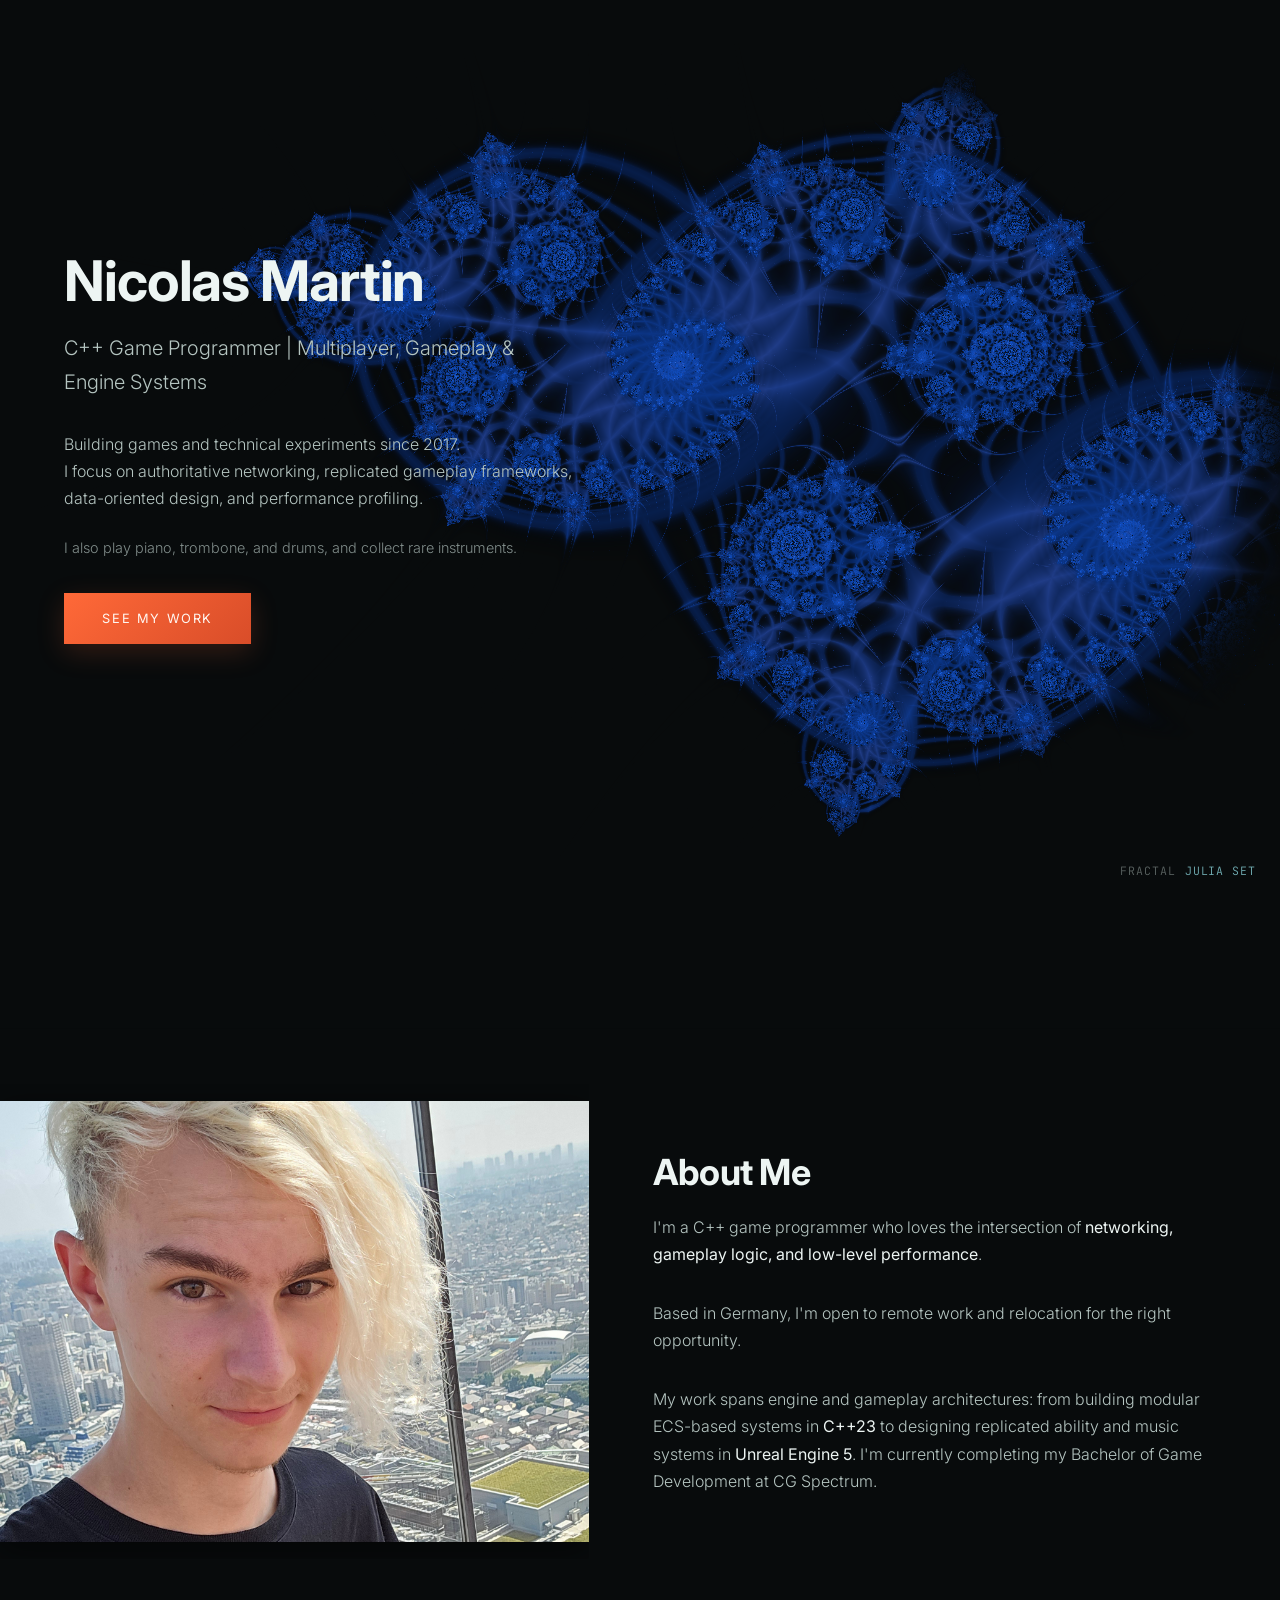
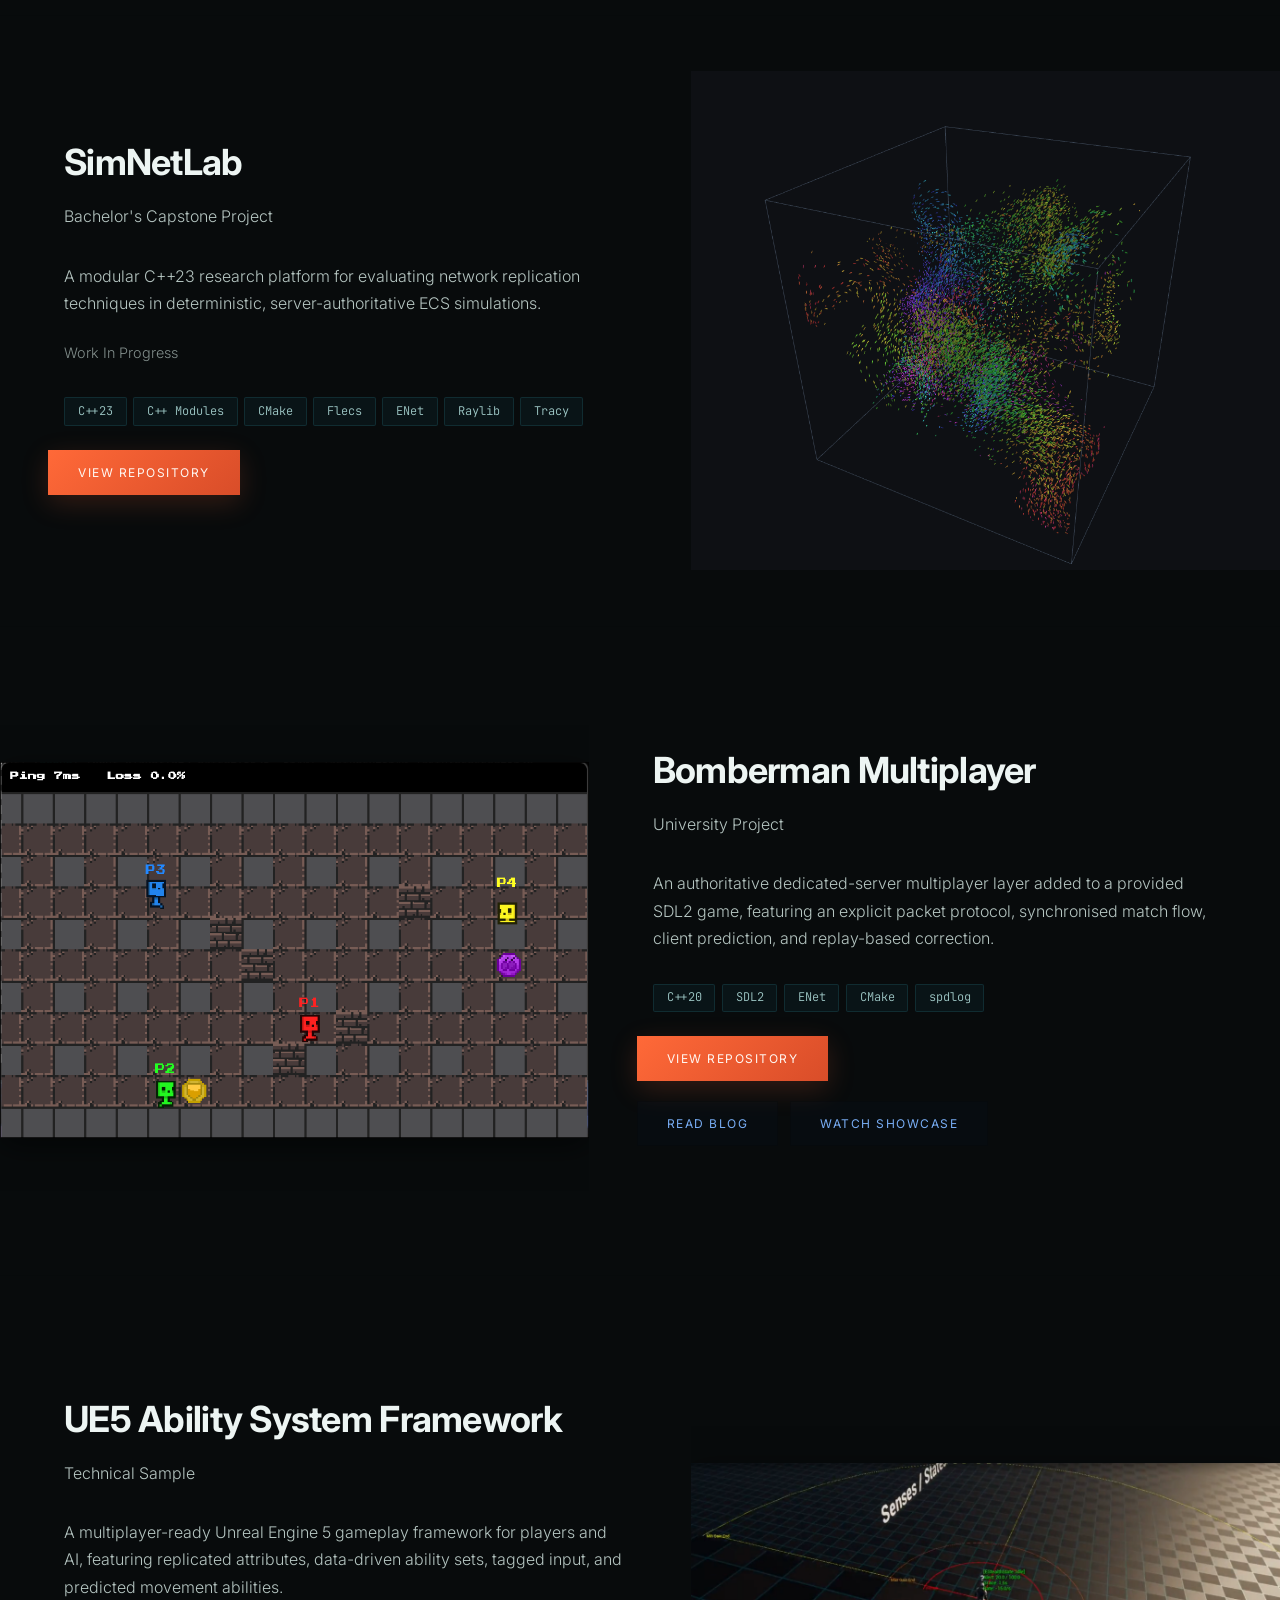
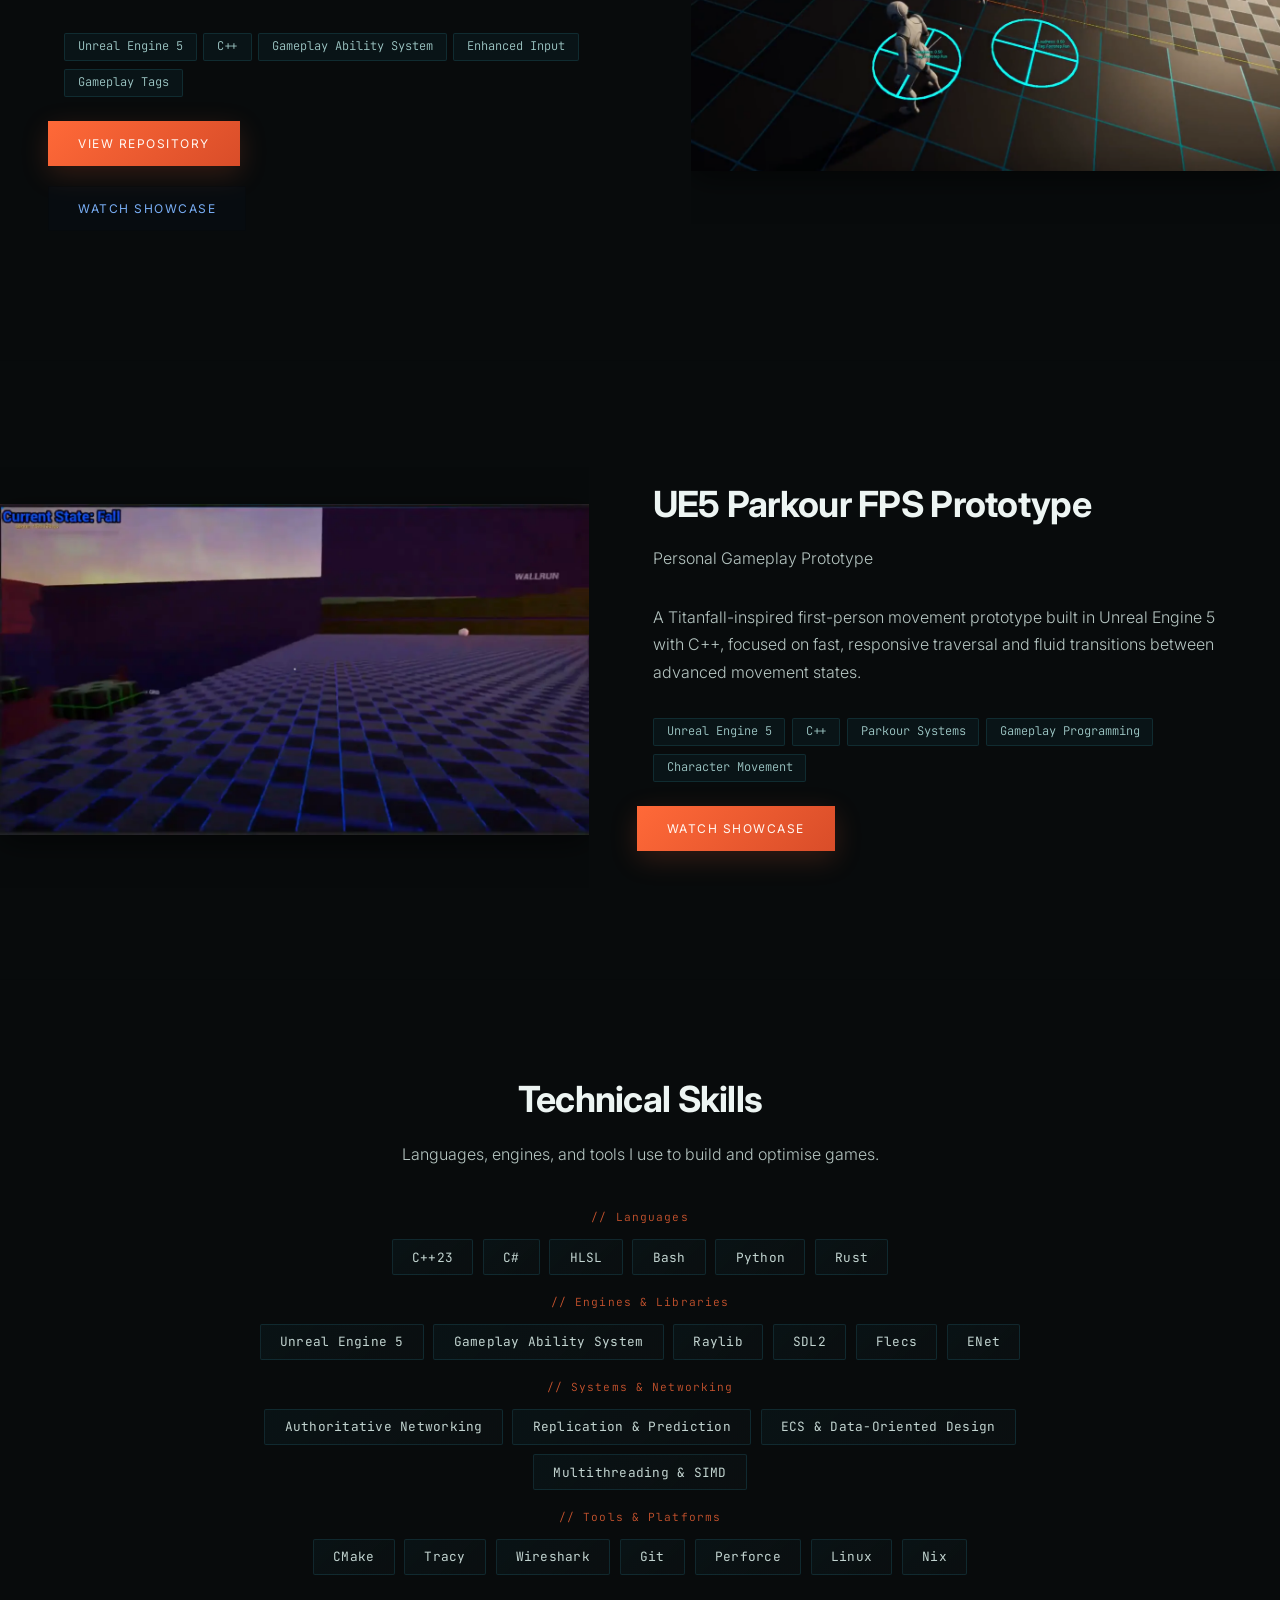
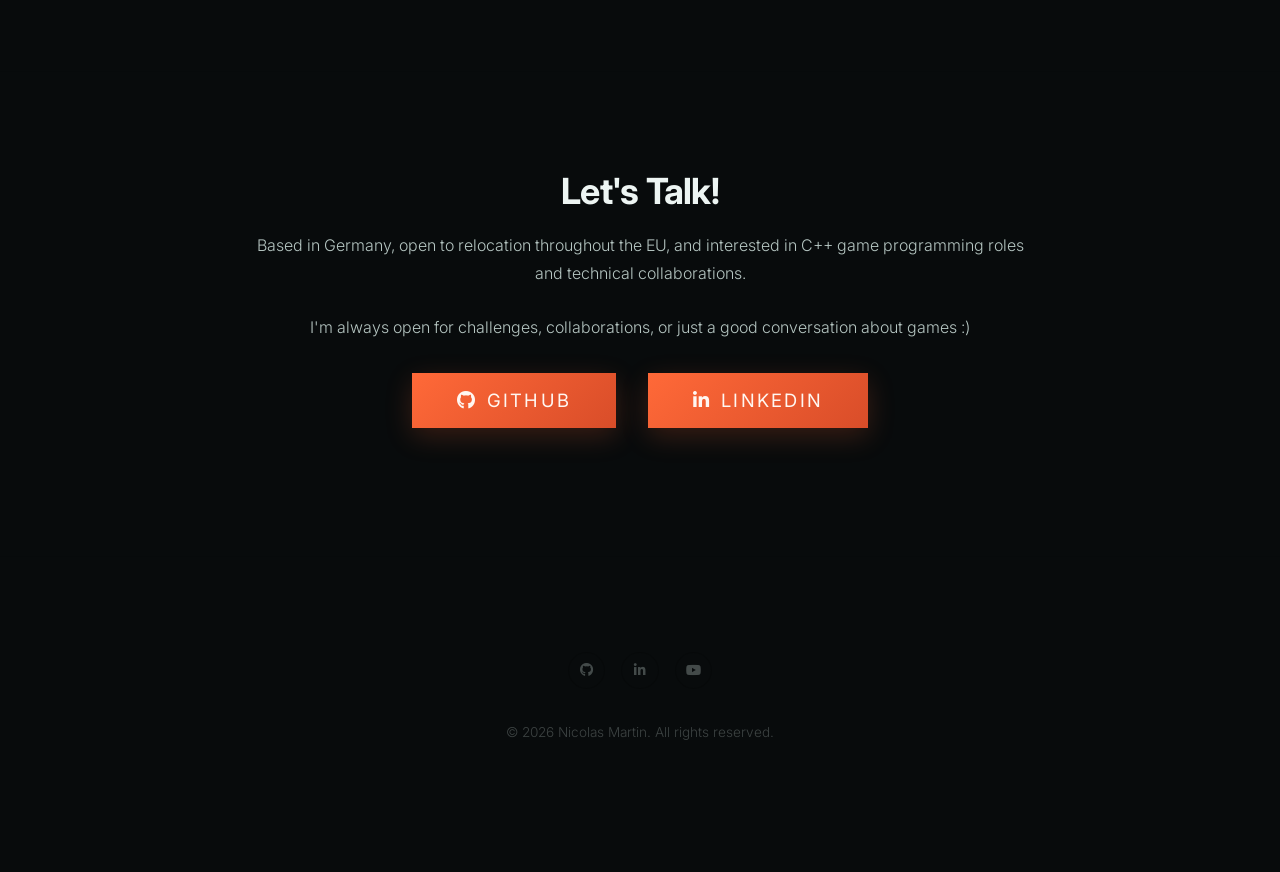
==== commit 80a3663e: "Full content and first deployment" ====
--- a/index.html
+++ b/index.html
@@ -1,352 +1,464 @@
-<!DOCTYPE HTML>
-<html>
-	<head>
-		<title>Story by HTML5 UP</title>
-		<meta charset="utf-8" />
-		<meta name="viewport" content="width=device-width, initial-scale=1, user-scalable=no" />
-		<link rel="stylesheet" href="assets/css/main.css" />
-		<link rel="stylesheet" href="assets/css/custom.css" />
-		<noscript><link rel="stylesheet" href="assets/css/noscript.css" /></noscript>
-	</head>
-	<body class="is-preload">
-
-		<!-- Wrapper -->
-			<div id="wrapper" class="divided">
-
-				<!-- One -->
-					<section class="banner style1 orient-left content-align-left image-position-right fullscreen onload-image-fade-in onload-content-fade-right">
-						<div class="content">
-							<h1>Story</h1>
-							<p class="major">A (modular, highly tweakable) responsive one-page template designed by <a href="https://html5up.net">HTML5 UP</a> and released for free under the <a href="https://html5up.net/license">Creative Commons</a>.</p>
-							<ul class="actions stacked">
-								<li><a href="#first" class="button big wide smooth-scroll-middle">Get Started</a></li>
-							</ul>
-						</div>
-						<div class="image">
-							<img src="images/banner.jpg" alt="" />
-						</div>
-					</section>
-
-				<!-- Two -->
-					<section class="spotlight style1 orient-right content-align-left image-position-center onscroll-image-fade-in" id="first">
-						<div class="content">
-							<h2>Magna etiam feugiat</h2>
-							<p>Lorem ipsum dolor sit amet, consectetur adipiscing elit. Morbi id ante sed ex pharetra lacinia sit amet vel massa. Donec facilisis laoreet nulla eu bibendum. Donec ut ex risus. Fusce lorem lectus, pharetra pretium massa et, hendrerit vestibulum odio lorem ipsum dolor sit amet.</p>
-							<ul class="actions stacked">
-								<li><a href="#" class="button">Learn More</a></li>
-							</ul>
-						</div>
-						<div class="image">
-							<img src="images/spotlight01.jpg" alt="" />
-						</div>
-					</section>
-
-				<!-- Three -->
-					<section class="spotlight style1 orient-left content-align-left image-position-center onscroll-image-fade-in">
-						<div class="content">
-							<h2>Tempus adipiscing</h2>
-							<p>Lorem ipsum dolor sit amet, consectetur adipiscing elit. Morbi id ante sed ex pharetra lacinia sit amet vel massa. Donec facilisis laoreet nulla eu bibendum. Donec ut ex risus. Fusce lorem lectus, pharetra pretium massa et, hendrerit vestibulum odio lorem ipsum dolor sit amet.</p>
-							<ul class="actions stacked">
-								<li><a href="#" class="button">Learn More</a></li>
-							</ul>
-						</div>
-						<div class="image">
-							<img src="images/spotlight02.jpg" alt="" />
-						</div>
-					</section>
-
-				<!-- Four -->
-					<section class="spotlight style1 orient-right content-align-left image-position-center onscroll-image-fade-in">
-						<div class="content">
-							<h2>Pharetra etiam nulla</h2>
-							<p>Lorem ipsum dolor sit amet, consectetur adipiscing elit. Morbi id ante sed ex pharetra lacinia sit amet vel massa. Donec facilisis laoreet nulla eu bibendum. Donec ut ex risus. Fusce lorem lectus, pharetra pretium massa et, hendrerit vestibulum odio lorem ipsum dolor sit amet.</p>
-							<ul class="actions stacked">
-								<li><a href="#" class="button">Learn More</a></li>
-							</ul>
-						</div>
-						<div class="image">
-							<img src="images/spotlight03.jpg" alt="" />
-						</div>
-					</section>
-
-				<!-- Five -->
-					<section class="wrapper style1 align-center">
-						<div class="inner">
-							<h2>Massa sed condimentum</h2>
-							<p>Lorem ipsum dolor sit amet, consectetur adipiscing elit. Morbi id ante sed ex pharetra lacinia sit amet vel massa. Donec facilisis laoreet nulla eu bibendum. Donec ut ex risus. Fusce lorem lectus, pharetra pretium massa et, hendrerit vestibulum odio lorem ipsum.</p>
-						</div>
-
-						<!-- Gallery -->
-							<div class="gallery style2 medium lightbox onscroll-fade-in">
-								<article>
-									<a href="images/gallery/fulls/01.jpg" class="image">
-										<img src="images/gallery/thumbs/01.jpg" alt="" />
-									</a>
-									<div class="caption">
-										<h3>Ipsum Dolor</h3>
-										<p>Lorem ipsum dolor amet, consectetur magna etiam elit. Etiam sed ultrices.</p>
-										<ul class="actions fixed">
-											<li><span class="button small">Details</span></li>
-										</ul>
-									</div>
-								</article>
-								<article>
-									<a href="images/gallery/fulls/02.jpg" class="image">
-										<img src="images/gallery/thumbs/02.jpg" alt="" />
-									</a>
-									<div class="caption">
-										<h3>Feugiat Lorem</h3>
-										<p>Lorem ipsum dolor amet, consectetur magna etiam elit. Etiam sed ultrices.</p>
-										<ul class="actions fixed">
-											<li><span class="button small">Details</span></li>
-										</ul>
-									</div>
-								</article>
-								<article>
-									<a href="images/gallery/fulls/03.jpg" class="image">
-										<img src="images/gallery/thumbs/03.jpg" alt="" />
-									</a>
-									<div class="caption">
-										<h3>Magna Amet</h3>
-										<p>Lorem ipsum dolor amet, consectetur magna etiam elit. Etiam sed ultrices.</p>
-										<ul class="actions fixed">
-											<li><span class="button small">Details</span></li>
-										</ul>
-									</div>
-								</article>
-								<article>
-									<a href="images/gallery/fulls/04.jpg" class="image">
-										<img src="images/gallery/thumbs/04.jpg" alt="" />
-									</a>
-									<div class="caption">
-										<h3>Sed Tempus</h3>
-										<p>Lorem ipsum dolor amet, consectetur magna etiam elit. Etiam sed ultrices.</p>
-										<ul class="actions fixed">
-											<li><span class="button small">Details</span></li>
-										</ul>
-									</div>
-								</article>
-								<article>
-									<a href="images/gallery/fulls/05.jpg" class="image">
-										<img src="images/gallery/thumbs/05.jpg" alt="" />
-									</a>
-									<div class="caption">
-										<h3>Ultrices Magna</h3>
-										<p>Lorem ipsum dolor amet, consectetur magna etiam elit. Etiam sed ultrices.</p>
-										<ul class="actions fixed">
-											<li><span class="button small">Details</span></li>
-										</ul>
-									</div>
-								</article>
-								<article>
-									<a href="images/gallery/fulls/06.jpg" class="image">
-										<img src="images/gallery/thumbs/06.jpg" alt="" />
-									</a>
-									<div class="caption">
-										<h3>Sed Tempus</h3>
-										<p>Lorem ipsum dolor amet, consectetur magna etiam elit. Etiam sed ultrices.</p>
-										<ul class="actions fixed">
-											<li><span class="button small">Details</span></li>
-										</ul>
-									</div>
-								</article>
-								<article>
-									<a href="images/gallery/fulls/07.jpg" class="image">
-										<img src="images/gallery/thumbs/07.jpg" alt="" />
-									</a>
-									<div class="caption">
-										<h3>Ipsum Lorem</h3>
-										<p>Lorem ipsum dolor amet, consectetur magna etiam elit. Etiam sed ultrices.</p>
-										<ul class="actions fixed">
-											<li><span class="button small">Details</span></li>
-										</ul>
-									</div>
-								</article>
-								<article>
-									<a href="images/gallery/fulls/08.jpg" class="image">
-										<img src="images/gallery/thumbs/08.jpg" alt="" />
-									</a>
-									<div class="caption">
-										<h3>Magna Risus</h3>
-										<p>Lorem ipsum dolor amet, consectetur magna etiam elit. Etiam sed ultrices.</p>
-										<ul class="actions fixed">
-											<li><span class="button small">Details</span></li>
-										</ul>
-									</div>
-								</article>
-								<article>
-									<a href="images/gallery/fulls/09.jpg" class="image">
-										<img src="images/gallery/thumbs/09.jpg" alt="" />
-									</a>
-									<div class="caption">
-										<h3>Tempus Dolor</h3>
-										<p>Lorem ipsum dolor amet, consectetur magna etiam elit. Etiam sed ultrices.</p>
-										<ul class="actions fixed">
-											<li><span class="button small">Details</span></li>
-										</ul>
-									</div>
-								</article>
-								<article>
-									<a href="images/gallery/fulls/10.jpg" class="image">
-										<img src="images/gallery/thumbs/10.jpg" alt="" />
-									</a>
-									<div class="caption">
-										<h3>Sed Etiam</h3>
-										<p>Lorem ipsum dolor amet, consectetur magna etiam elit. Etiam sed ultrices.</p>
-										<ul class="actions fixed">
-											<li><span class="button small">Details</span></li>
-										</ul>
-									</div>
-								</article>
-								<article>
-									<a href="images/gallery/fulls/11.jpg" class="image">
-										<img src="images/gallery/thumbs/11.jpg" alt="" />
-									</a>
-									<div class="caption">
-										<h3>Magna Lorem</h3>
-										<p>Lorem ipsum dolor amet, consectetur magna etiam elit. Etiam sed ultrices.</p>
-										<ul class="actions fixed">
-											<li><span class="button small">Details</span></li>
-										</ul>
-									</div>
-								</article>
-								<article>
-									<a href="images/gallery/fulls/12.jpg" class="image">
-										<img src="images/gallery/thumbs/12.jpg" alt="" />
-									</a>
-									<div class="caption">
-										<h3>Ipsum Dolor</h3>
-										<p>Lorem ipsum dolor amet, consectetur magna etiam elit. Etiam sed ultrices.</p>
-										<ul class="actions fixed">
-											<li><span class="button small">Details</span></li>
-										</ul>
-									</div>
-								</article>
-							</div>
-
-					</section>
-
-				<!-- Six -->
-					<section class="wrapper style1 align-center">
-						<div class="inner">
-							<h2>Ipsum sed consequat</h2>
-							<p>Lorem ipsum dolor sit amet, consectetur adipiscing elit. Morbi id ante sed ex pharetra lacinia sit amet vel massa. Donec facilisis laoreet nulla eu bibendum. Donec ut ex risus. Fusce lorem lectus, pharetra pretium massa et, hendrerit vestibulum odio lorem ipsum.</p>
-							<div class="items style1 medium onscroll-fade-in">
-								<section>
-									<span class="icon style2 major fa-gem"></span>
-									<h3>Lorem</h3>
-									<p>Lorem ipsum dolor sit amet, consectetur adipiscing elit. Morbi dui turpis, cursus eget orci amet aliquam congue semper. Etiam eget ultrices risus nec tempor elit.</p>
-								</section>
-								<section>
-									<span class="icon solid style2 major fa-save"></span>
-									<h3>Ipsum</h3>
-									<p>Lorem ipsum dolor sit amet, consectetur adipiscing elit. Morbi dui turpis, cursus eget orci amet aliquam congue semper. Etiam eget ultrices risus nec tempor elit.</p>
-								</section>
-								<section>
-									<span class="icon solid style2 major fa-chart-bar"></span>
-									<h3>Dolor</h3>
-									<p>Lorem ipsum dolor sit amet, consectetur adipiscing elit. Morbi dui turpis, cursus eget orci amet aliquam congue semper. Etiam eget ultrices risus nec tempor elit.</p>
-								</section>
-								<section>
-									<span class="icon solid style2 major fa-wifi"></span>
-									<h3>Amet</h3>
-									<p>Lorem ipsum dolor sit amet, consectetur adipiscing elit. Morbi dui turpis, cursus eget orci amet aliquam congue semper. Etiam eget ultrices risus nec tempor elit.</p>
-								</section>
-								<section>
-									<span class="icon solid style2 major fa-cog"></span>
-									<h3>Magna</h3>
-									<p>Lorem ipsum dolor sit amet, consectetur adipiscing elit. Morbi dui turpis, cursus eget orci amet aliquam congue semper. Etiam eget ultrices risus nec tempor elit.</p>
-								</section>
-								<section>
-									<span class="icon style2 major fa-paper-plane"></span>
-									<h3>Tempus</h3>
-									<p>Lorem ipsum dolor sit amet, consectetur adipiscing elit. Morbi dui turpis, cursus eget orci amet aliquam congue semper. Etiam eget ultrices risus nec tempor elit.</p>
-								</section>
-								<section>
-									<span class="icon solid style2 major fa-desktop"></span>
-									<h3>Aliquam</h3>
-									<p>Lorem ipsum dolor sit amet, consectetur adipiscing elit. Morbi dui turpis, cursus eget orci amet aliquam congue semper. Etiam eget ultrices risus nec tempor elit.</p>
-								</section>
-								<section>
-									<span class="icon solid style2 major fa-sync-alt"></span>
-									<h3>Elit</h3>
-									<p>Lorem ipsum dolor sit amet, consectetur adipiscing elit. Morbi dui turpis, cursus eget orci amet aliquam congue semper. Etiam eget ultrices risus nec tempor elit.</p>
-								</section>
-								<section>
-									<span class="icon solid style2 major fa-hashtag"></span>
-									<h3>Morbi</h3>
-									<p>Lorem ipsum dolor sit amet, consectetur adipiscing elit. Morbi dui turpis, cursus eget orci amet aliquam congue semper. Etiam eget ultrices risus nec tempor elit.</p>
-								</section>
-								<section>
-									<span class="icon solid style2 major fa-bolt"></span>
-									<h3>Turpis</h3>
-									<p>Lorem ipsum dolor sit amet, consectetur adipiscing elit. Morbi dui turpis, cursus eget orci amet aliquam congue semper. Etiam eget ultrices risus nec tempor elit.</p>
-								</section>
-								<section>
-									<span class="icon solid style2 major fa-envelope"></span>
-									<h3>Ultrices</h3>
-									<p>Lorem ipsum dolor sit amet, consectetur adipiscing elit. Morbi dui turpis, cursus eget orci amet aliquam congue semper. Etiam eget ultrices risus nec tempor elit.</p>
-								</section>
-								<section>
-									<span class="icon solid style2 major fa-leaf"></span>
-									<h3>Risus</h3>
-									<p>Lorem ipsum dolor sit amet, consectetur adipiscing elit. Morbi dui turpis, cursus eget orci amet aliquam congue semper. Etiam eget ultrices risus nec tempor elit.</p>
-								</section>
-							</div>
-						</div>
-					</section>
-
-				<!-- Seven -->
-					<section class="wrapper style1 align-center">
-						<div class="inner medium">
-							<h2>Get in touch</h2>
-							<form method="post" action="#">
-								<div class="fields">
-									<div class="field half">
-										<label for="name">Name</label>
-										<input type="text" name="name" id="name" value="" />
-									</div>
-									<div class="field half">
-										<label for="email">Email</label>
-										<input type="email" name="email" id="email" value="" />
-									</div>
-									<div class="field">
-										<label for="message">Message</label>
-										<textarea name="message" id="message" rows="6"></textarea>
-									</div>
-								</div>
-								<ul class="actions special">
-									<li><input type="submit" name="submit" id="submit" value="Send Message" /></li>
-								</ul>
-							</form>
-
-						</div>
-					</section>
-
-				<!-- Footer -->
-					<footer class="wrapper style1 align-center">
-						<div class="inner">
-							<ul class="icons">
-								<li><a href="#" class="icon brands style2 fa-twitter"><span class="label">Twitter</span></a></li>
-								<li><a href="#" class="icon brands style2 fa-facebook-f"><span class="label">Facebook</span></a></li>
-								<li><a href="#" class="icon brands style2 fa-instagram"><span class="label">Instagram</span></a></li>
-								<li><a href="#" class="icon brands style2 fa-linkedin-in"><span class="label">LinkedIn</span></a></li>
-								<li><a href="#" class="icon style2 fa-envelope"><span class="label">Email</span></a></li>
-							</ul>
-							<p>&copy; Untitled. Design: <a href="https://html5up.net">HTML5 UP</a>.</p>
-						</div>
-					</footer>
-
-			</div>
-
-		<!-- Scripts -->
-			<script src="assets/js/jquery.min.js"></script>
-			<script src="assets/js/jquery.scrollex.min.js"></script>
-			<script src="assets/js/jquery.scrolly.min.js"></script>
-			<script src="assets/js/browser.min.js"></script>
-			<script src="assets/js/breakpoints.min.js"></script>
-			<script src="assets/js/util.js"></script>
-			<script src="assets/js/main.js"></script>
-
-	</body>
+
+<!DOCTYPE html>
+<html lang="en-GB">
+<head>
+	<title>Nicolas Martin | C++ Game Programmer</title>
+	<meta charset="utf-8" />
+	<meta name="viewport" content="width=device-width, initial-scale=1" />
+
+	<!-- SEO -->
+	<meta name="description" content="Portfolio of Nicolas Martin, a C++ game programmer focused on multiplayer, gameplay, and engine systems using Unreal Engine, ECS, and network replication." />
+	<meta name="author" content="Nicolas Martin" />
+	<link rel="canonical" href="https://nico.martin.li/" />
+
+	<!-- Open Graph -->
+	<meta property="og:title" content="Nicolas Martin | C++ Game Programmer" />
+	<meta property="og:description" content="Multiplayer, gameplay, and engine systems in C++ and Unreal Engine." />
+	<meta property="og:type" content="website" />
+	<meta property="og:url" content="https://nico.martin.li/" />
+	<meta property="og:site_name" content="Nicolas Martin" />
+	<meta property="og:locale" content="en_GB" />
+	<!-- Add og:image, og:image:alt, and image dimensions when the social preview is ready. -->
+
+	<!-- Twitter Card -->
+	<meta name="twitter:card" content="summary" />
+	<meta name="twitter:title" content="Nicolas Martin | C++ Game Programmer" />
+	<meta name="twitter:description" content="Multiplayer, gameplay, and engine systems in C++ and Unreal Engine." />
+	<!-- Add twitter:image and twitter:image:alt when the social preview is ready. -->
+
+	<!-- Structured data -->
+	<script type="application/ld+json">
+		{
+			"@context": "https://schema.org",
+			"@type": "Person",
+			"name": "Nicolas Martin",
+			"url": "https://nico.martin.li/",
+			"jobTitle": "C++ Game Programmer",
+			"sameAs": [
+				"https://github.com/V4LKdev",
+				"https://www.linkedin.com/in/nicolasmartin-dev/",
+				"https://www.youtube.com/@V4LKdev"
+			]
+		}
+	</script>
+
+	<link rel="stylesheet" href="assets/css/main.css" />
+	<link rel="stylesheet" href="assets/css/custom.css" />
+	<noscript><link rel="stylesheet" href="assets/css/noscript.css" /></noscript>
+
+	<link
+			rel="icon"
+			href="images/favicon.ico"
+			sizes="any"
+	/>
+
+	<link
+			rel="icon"
+			href="images/favicon-32x32.png"
+			type="image/png"
+			sizes="32x32"
+	/>
+
+	<link
+			rel="apple-touch-icon"
+			href="images/apple-touch-icon.png"
+	/>
+
+	<meta name="theme-color" content="#070a0d" />
+</head>
+
+<body class="is-preload">
+
+<div id="wrapper" class="divided">
+
+	<!-- HERO -->
+	<section class="banner style1 orient-left content-align-left image-position-right fullscreen onload-image-fade-in onload-content-fade-right">
+		<div class="content">
+			<h1>Nicolas Martin</h1>
+			<p class="major">C++ Game Programmer | Multiplayer, Gameplay &amp; Engine Systems</p>
+			<p>
+				Building games and technical experiments since 2017. <br>
+				I focus on authoritative networking, replicated gameplay frameworks,
+				data-oriented design, and performance profiling.
+			</p>
+			<p style="font-size: 0.9rem; opacity: 0.7; margin-top: -0.5rem;">
+				I also play piano, trombone, and drums, and collect rare instruments.
+			</p>
+			<ul class="actions stacked">
+				<li><a href="#project-alpha" class="button large wide smooth-scroll-middle primary">See My Work</a></li>
+			</ul>
+		</div>
+		<div class="image hero-visual" aria-hidden="true">
+			<img
+					class="fallback-logo"
+					src="images/logo.svg"
+					alt=""
+			/>
+		</div>
+
+		<canvas class="fractal-canvas" aria-hidden="true"></canvas>
+
+		<div class="fractal-label" aria-hidden="true">
+			<span class="fractal-label-prefix">Fractal</span>
+			<span class="fractal-label-name">Julia Set</span>
+		</div>
+
+		<a
+				class="hero-scroll-cue smooth-scroll"
+				href="#about-section"
+				aria-label="Scroll to the next section"
+		>
+			<span></span>
+		</a>
+	</section>
+
+
+	<!-- STICKY NAV -->
+	<header id="top-nav">
+		<nav class="nav-inner" aria-label="Social links">
+			<div class="nav-logo">Nicolas Martin</div>
+			<ul class="nav-icons">
+				<li><a href="https://github.com/V4LKdev" class="icon brands fa-github" target="_blank" rel="noopener"><span class="label">GitHub</span></a></li>
+				<li><a href="https://www.linkedin.com/in/nicolasmartin-dev/" class="icon brands fa-linkedin-in" target="_blank" rel="noopener"><span class="label">LinkedIn</span></a></li>
+				<li><a href="https://www.youtube.com/@V4LKdev" class="icon brands fa-youtube" target="_blank" rel="noopener"><span class="label">YouTube</span></a></li>
+			</ul>
+		</nav>
+	</header>
+
+
+	<!-- Ambient background effect -->
+	<div id="ambient-bg"></div>
+
+
+	<!-- ABOUT -->
+	<section id="about-section" class="spotlight style1 orient-right content-align-left image-position-center onscroll-image-fade-in">
+		<div class="content">
+			<h2>About Me</h2>
+			<p>
+				I'm a C++ game programmer who loves the intersection of
+				<strong>networking, gameplay logic, and low-level performance</strong>.
+			</p>
+			<p>
+				Based in Germany, I'm open to remote work and relocation
+				for the right opportunity.
+			</p>
+			<p>
+				My work spans engine and gameplay architectures: from building
+				modular ECS-based systems in <strong>C++23</strong> to designing
+				replicated ability and music systems in <strong>Unreal Engine 5</strong>.
+				I'm currently completing my Bachelor of Game Development at CG Spectrum.
+			</p>
+		</div>
+		<div class="image glow-anchor">
+			<img
+					src="images/headshot.jpg"
+					alt="Portrait of Nicolas Martin"
+					loading="lazy"
+					decoding="async"
+			/>
+		</div>
+	</section>
+
+	<!-- PROJECT #1 -->
+	<section id="project-alpha" class="spotlight style1 orient-left content-align-left image-position-center onscroll-image-fade-in">
+		<div class="content">
+			<h2>SimNetLab</h2>
+			<p class="project-subtitle">Bachelor's Capstone Project</p>
+
+			<p>
+				A modular C++23 research platform for evaluating network replication techniques
+				in deterministic, server-authoritative ECS simulations.
+			</p>
+			<p style="font-size: 0.9rem; opacity: 0.7; margin-top: -0.5rem;">
+				Work In Progress
+			</p>
+			<div class="project-tech">
+				<span class="inline-tag">C++23</span>
+				<span class="inline-tag">C++ Modules</span>
+				<span class="inline-tag">CMake</span>
+				<span class="inline-tag">Flecs</span>
+				<span class="inline-tag">ENet</span>
+				<span class="inline-tag">Raylib</span>
+				<span class="inline-tag">Tracy</span>
+			</div>
+
+			<ul class="actions project-actions">
+				<li>
+					<a
+							href="https://github.com/V4LKdev/SimNetLab"
+							class="button primary"
+							target="_blank"
+							rel="noopener"
+					>
+						View Repository
+					</a>
+				</li>
+				<!-- <li><a href="VIDEO_URL" class="button">Watch Demo</a></li> -->
+			</ul>
+		</div>
+		<div class="image glow-anchor">
+			<img
+					src="images/simnet.png"
+					alt="Boid simulation"
+					loading="lazy"
+					decoding="async"
+			/>
+		</div>
+	</section>
+
+	<!-- PROJECT #2 -->
+	<section id="project-beta" class="spotlight style1 orient-right content-align-left image-position-center onscroll-image-fade-in">
+		<div class="content">
+			<h2>Bomberman Multiplayer</h2>
+			<p class="project-subtitle">University Project</p>
+
+			<p>
+				An authoritative dedicated-server multiplayer layer added to a provided
+				SDL2 game, featuring an explicit packet protocol, synchronised match flow,
+				client prediction, and replay-based correction.
+			</p>
+
+			<div class="project-tech">
+				<span class="inline-tag">C++20</span>
+				<span class="inline-tag">SDL2</span>
+				<span class="inline-tag">ENet</span>
+				<span class="inline-tag">CMake</span>
+				<span class="inline-tag">spdlog</span>
+			</div>
+
+			<ul class="actions project-actions">
+				<li>
+					<a
+							href="https://github.com/V4LKdev/BombermanMultiplayer"
+							class="button primary"
+							target="_blank"
+							rel="noopener"
+					>
+						View Repository
+					</a>
+				</li>
+				<li>
+					<a
+							href="https://v4lkdev.github.io/BombermanMultiplayer/"
+							class="button secondary"
+							target="_blank"
+							rel="noopener"
+					>
+						Read Blog
+					</a>
+				</li>
+				<li>
+					<a
+							href="https://youtu.be/pY-7TZveXgY"
+							class="button"
+							target="_blank"
+							rel="noopener"
+					>
+						Watch Showcase
+					</a>
+				</li>
+			</ul>
+		</div>
+
+		<div class="image glow-anchor">
+			<img
+					src="images/bomberman.png"
+					alt="Multiplayer Bomberman gameplay"
+					loading="lazy"
+					decoding="async"
+			/>
+		</div>
+	</section>
+
+	<!-- PROJECT #3 -->
+	<section id="project-gamma" class="spotlight style1 orient-left content-align-left image-position-center onscroll-image-fade-in">
+		<div class="content">
+			<h2>UE5 Ability System Framework</h2>
+			<p class="project-subtitle">Technical Sample</p>
+
+			<p>
+				A multiplayer-ready Unreal Engine 5 gameplay framework for players and AI,
+				featuring replicated attributes, data-driven ability sets, tagged input,
+				and predicted movement abilities.
+			</p>
+
+			<div class="project-tech">
+				<span class="inline-tag">Unreal Engine 5</span>
+				<span class="inline-tag">C++</span>
+				<span class="inline-tag">Gameplay Ability System</span>
+				<span class="inline-tag">Enhanced Input</span>
+				<span class="inline-tag">Gameplay Tags</span>
+			</div>
+
+			<ul class="actions project-actions">
+				<li>
+					<a
+							href="https://github.com/V4LKdev/UE5-AbilitySystemFramework-Sample"
+							class="button primary"
+							target="_blank"
+							rel="noopener"
+					>
+						View Repository
+					</a>
+				</li>
+				<li>
+					<a
+							href="https://youtu.be/f_2mxgynnnk"
+							class="button"
+							target="_blank"
+							rel="noopener"
+					>
+						Watch Showcase
+					</a>
+				</li>
+			</ul>
+		</div>
+
+		<div class="image glow-anchor">
+			<img
+					src="images/ability.png"
+					alt="Unreal Engine AI gameplay demonstration"
+					loading="lazy"
+					decoding="async"
+			/>
+		</div>
+	</section>
+
+	<!-- PROJECT #4 -->
+	<section id="project-delta" class="spotlight style1 orient-right content-align-left image-position-center onscroll-image-fade-in">
+		<div class="content">
+			<h2>UE5 Parkour FPS Prototype</h2>
+			<p class="project-subtitle">Personal Gameplay Prototype</p>
+
+			<p>
+				A Titanfall-inspired first-person movement prototype built in Unreal Engine 5
+				with C++, focused on fast, responsive traversal and fluid transitions between
+				advanced movement states.
+			</p>
+
+			<div class="project-tech">
+				<span class="inline-tag">Unreal Engine 5</span>
+				<span class="inline-tag">C++</span>
+				<span class="inline-tag">Parkour Systems</span>
+				<span class="inline-tag">Gameplay Programming</span>
+				<span class="inline-tag">Character Movement</span>
+			</div>
+
+			<ul class="actions project-actions">
+				<li>
+					<a
+							href="https://www.youtube.com/watch?v=RM3Cjr7ipJA"
+							class="button primary"
+							target="_blank"
+							rel="noopener"
+					>
+						Watch Showcase
+					</a>
+				</li>
+			</ul>
+		</div>
+
+		<div class="image glow-anchor">
+			<img
+					src="images/parkour.webp"
+					alt="UE5 parkour FPS movement prototype"
+					loading="lazy"
+					decoding="async"
+			/>
+		</div>
+	</section>
+
+	<!-- SKILLS -->
+	<section id="toolbox-section" class="wrapper style1 align-center">
+		<div class="inner">
+			<h2>Technical Skills</h2>
+			<p>Languages, engines, and tools I use to build and optimise games.</p>
+			<div class="skills-tags">
+				<div class="tag-group-label">// Languages</div>
+				<span class="tag">C++23</span>
+				<span class="tag">C#</span>
+				<span class="tag">HLSL</span>
+				<span class="tag">Bash</span>
+				<span class="tag">Python</span>
+				<span class="tag">Rust</span>
+
+				<div class="tag-group-label">// Engines &amp; Libraries</div>
+				<span class="tag">Unreal Engine 5</span>
+				<span class="tag">Gameplay Ability System</span>
+				<span class="tag">Raylib</span>
+				<span class="tag">SDL2</span>
+				<span class="tag">Flecs</span>
+				<span class="tag">ENet</span>
+
+				<div class="tag-group-label">// Systems &amp; Networking</div>
+				<span class="tag">Authoritative Networking</span>
+				<span class="tag">Replication &amp; Prediction</span>
+				<span class="tag">ECS &amp; Data-Oriented Design</span>
+				<span class="tag">Multithreading &amp; SIMD</span>
+
+				<div class="tag-group-label">// Tools &amp; Platforms</div>
+				<span class="tag">CMake</span>
+				<span class="tag">Tracy</span>
+				<span class="tag">Wireshark</span>
+				<span class="tag">Git</span>
+				<span class="tag">Perforce</span>
+				<span class="tag">Linux</span>
+				<span class="tag">Nix</span>
+			</div>
+		</div>
+	</section>
+
+	<!-- CONTACT -->
+	<section id="contact-section" class="wrapper style1 align-center">
+		<div class="inner medium">
+			<h2>Let's Talk!</h2>
+			<p>
+				Based in Germany, open to relocation throughout the EU, and interested
+				in C++ game programming roles and technical collaborations.
+				<br>
+				<br>
+				I'm always open for challenges, collaborations, or just a good conversation about games :)
+			</p>
+			<ul class="actions special" style="display: flex; justify-content: center; gap: 1rem; flex-wrap: wrap;">
+				<li>
+					<a href="https://github.com/V4LKdev" class="button primary large" target="_blank" rel="noopener">
+						<i class="icon brands fa-github" style="margin-right: 0.6rem;" aria-hidden="true"></i> GitHub
+					</a>
+				</li>
+				<li>
+					<a href="https://www.linkedin.com/in/nicolasmartin-dev/" class="button large" target="_blank" rel="noopener">
+						<i class="icon brands fa-linkedin-in" style="margin-right: 0.6rem;" aria-hidden="true"></i> LinkedIn
+					</a>
+				</li>
+			</ul>
+		</div>
+	</section>
+
+	<!-- FOOTER -->
+	<footer class="footer wrapper style1 align-center">
+		<div class="inner">
+			<ul class="icons">
+				<li><a href="https://github.com/V4LKdev" class="icon brands style2 fa-github" target="_blank" rel="noopener"><span class="label">GitHub</span></a></li>
+				<li><a href="https://www.linkedin.com/in/nicolasmartin-dev/" class="icon brands style2 fa-linkedin-in" target="_blank" rel="noopener"><span class="label">LinkedIn</span></a></li>
+				<li><a href="https://www.youtube.com/@V4LKdev" class="icon brands style2 fa-youtube" target="_blank" rel="noopener"><span class="label">YouTube</span></a></li>
+			</ul>
+			<p>&copy; 2026 Nicolas Martin. All rights reserved.</p>
+		</div>
+	</footer>
+
+</div> <!-- /wrapper -->
+
+<!-- Scripts -->
+<script src="assets/js/jquery.min.js"></script>
+<script src="assets/js/jquery.scrollex.min.js"></script>
+<script src="assets/js/jquery.scrolly.min.js"></script>
+<script src="assets/js/browser.min.js"></script>
+<script src="assets/js/breakpoints.min.js"></script>
+<script src="assets/js/util.js"></script>
+<script src="assets/js/main.js"></script>
+<script src="assets/js/navbar.js"></script>
+<script src="assets/js/ambient.js"></script>
+<script src="assets/js/fractal.js"></script>
+</body>
+
 </html>
--- a/assets/css/custom.css
+++ b/assets/css/custom.css
@@ -1,461 +1,1261 @@
-/* ================================================
-   CUSTOM OVERRIDES – Dark + Electric Blue
-   Fonts: Inter (body) + JetBrains Mono (tags/code)
-   REFINED: Nav, animations, spacing, readability
-   ================================================ */
-
-/* 1. Import fonts */
+
+/* =========================================================
+   CUSTOM OVERRIDES
+   Iceland-inspired dark portfolio theme
+
+   Visual language:
+   - coal and volcanic ash
+   - basalt and wet stone
+   - darker cold ocean blue
+   - restrained icy accents
+   - lava orange for actions
+   - simple mystical fallback visual
+
+   Fonts:
+   - Inter
+   - JetBrains Mono
+   ========================================================= */
+
+
+/* =========================================================
+   1. FONTS AND DESIGN TOKENS
+   ========================================================= */
+
 @import url('https://fonts.googleapis.com/css2?family=Inter:opsz,wght@14..32,400;14..32,500;14..32,600;14..32,700;14..32,800&family=JetBrains+Mono:wght@400;600&display=swap');
 
-/* 2. Global reset */
+:root {
+    /* Coal, ash and basalt */
+    --colour-background: #080b0c;
+    --colour-background-soft: #0c1112;
+    --colour-surface: #101719;
+    --colour-surface-raised: #182226;
+    --colour-surface-light: #223034;
+
+    /* Typography */
+    --colour-text: #edf5f3;
+    --colour-text-muted: #b5c5c1;
+    --colour-text-subtle: #758783;
+
+    /* Midnight ocean and cold ice blue */
+    --colour-ice: #78aef5;
+    --colour-ice-bright: #b8d7ff;
+
+    --colour-ocean: #2868aa;
+    --colour-ocean-deep: #123d70;
+    --colour-ocean-dark: #091f3d;
+
+    /* Lava and ember */
+    --colour-lava: #ff6938;
+    --colour-lava-light: #ff8b5b;
+    --colour-lava-dark: #d94d29;
+    --colour-ember: #a73a22;
+
+    /* Semantic aliases */
+    --colour-accent: var(--colour-ice);
+    --colour-accent-light: var(--colour-ice-bright);
+    --colour-action: var(--colour-lava);
+    --colour-action-hover: var(--colour-lava-light);
+
+    --font-body:
+            'Inter',
+            -apple-system,
+            BlinkMacSystemFont,
+            sans-serif;
+
+    --font-mono:
+            'JetBrains Mono',
+            monospace;
+}
+
+
+/* =========================================================
+   2. GLOBAL THEME
+   ========================================================= */
+
+html {
+    background: var(--colour-background);
+}
+
 body,
 input,
 select,
 textarea {
-    font-family: 'Inter', -apple-system, BlinkMacSystemFont, sans-serif !important;
-    background-color: #0a0a0f !important;
-    color: #ffffff !important;
-}
-.wrapper,
-.banner,
-.spotlight {
-    font-family: 'Inter', -apple-system, BlinkMacSystemFont, sans-serif !important;
-    /* No background-color here – they become transparent to show the glow! */
-    color: #ffffff !important;
-}
-
-/* 3. Headings */
-h1, h2, h3, h4, h5, h6,
-.banner h1, .spotlight h2, .wrapper h2 {
-    font-family: 'Inter', sans-serif !important;
+    font-family: var(--font-body) !important;
+    background-color: var(--colour-background) !important;
+    color: var(--colour-text) !important;
+}
+
+body {
+    position: relative;
+    overflow-x: hidden;
+}
+
+#wrapper {
+    position: relative;
+    z-index: 1;
+
+    overflow: visible !important;
+    background: transparent !important;
+}
+
+/* Only sections that should reveal the ambient background */
+#about-section,
+#project-alpha,
+#project-beta,
+#project-gamma,
+#project-delta,
+#toolbox-section,
+#contact-section,
+footer.wrapper {
+    background-color: transparent !important;
+}
+
+
+/* =========================================================
+   3. TYPOGRAPHY
+   ========================================================= */
+h1,
+h2,
+h3,
+h4,
+h5,
+h6,
+.banner h1,
+.spotlight h2,
+.wrapper h2 {
+    font-family: var(--font-body) !important;
     font-weight: 700 !important;
     letter-spacing: -0.02em !important;
-    color: #ffffff !important;
-}
-
-/* 4. Body text */
-p, li, .content p {
-    color: #c0c0d0 !important;
+    color: var(--colour-text) !important;
+}
+
+p,
+li,
+.content p {
+    color: var(--colour-text-muted) !important;
     line-height: 1.7 !important;
 }
-strong, b {
-    color: #ffffff !important; /* FIX: makes tech labels readable */
-}
-
-/* 5. Accent: Electric Blue */
-a, a:visited {
-    color: #4f6cf7 !important;
-}
+
+strong,
+b {
+    color: var(--colour-text) !important;
+}
+
+
+/* =========================================================
+   4. LINKS
+   ========================================================= */
+
+a,
+a:visited {
+    color: var(--colour-ice) !important;
+}
+
 a:hover {
-    color: #7b93ff !important;
-}
-
-/* ========================================== */
-/* TOP NAVIGATION BAR                         */
-/* ========================================== */
+    color: var(--colour-ice-bright) !important;
+}
+
+
+/* =========================================================
+   5. TOP NAVIGATION
+   ========================================================= */
+
 #top-nav {
     position: fixed;
-    top: -80px; /* hidden off-screen */
+    top: -80px;
     left: 0;
+
     width: 100%;
+    padding: 0.8rem 2rem;
+
     z-index: 10000;
-    background: rgba(10, 10, 15, 0.92);
+
+    background: rgba(8, 11, 12, 0.92);
+
+    border-bottom:
+            1px solid rgba(135, 207, 215, 0.10);
+
     backdrop-filter: blur(16px);
     -webkit-backdrop-filter: blur(16px);
-    border-bottom: 1px solid rgba(79, 108, 247, 0.1);
-    padding: 0.8rem 2rem;
+
     opacity: 0;
-    transition: top 0.35s ease-in-out, opacity 0.35s ease-in-out;
-    pointer-events: none; /* prevents clicking when hidden */
-}
+    pointer-events: none;
+
+    transition:
+            top 0.35s ease-in-out,
+            opacity 0.35s ease-in-out;
+}
+
 #top-nav.visible {
     top: 0;
     opacity: 1;
     pointer-events: auto;
 }
+
 .nav-inner {
+    display: flex;
+    align-items: center;
+    justify-content: space-between;
+
     max-width: 1200px;
     margin: 0 auto;
-    display: flex;
-    justify-content: space-between;
-    align-items: center;
-}
+}
+
 .nav-logo {
-    font-family: 'JetBrains Mono', monospace;
+    font-family: var(--font-mono);
+    font-size: 1.1rem;
     font-weight: 600;
-    font-size: 1.1rem;
-    color: #ffffff;
     letter-spacing: -0.02em;
-}
+
+    color: var(--colour-text);
+}
+
 .nav-logo span {
-    color: #4f6cf7;
-}
+    color: var(--colour-lava);
+}
+
 .nav-icons {
-    list-style: none;
     display: flex;
     gap: 1.2rem;
+
     margin: 0;
     padding: 0;
-}
+
+    list-style: none;
+}
+
 .nav-icons li {
     display: inline-block;
 }
+
 .nav-icons .icon {
-    color: rgba(255, 255, 255, 0.5) !important;
+    color: rgba(237, 245, 243, 0.48) !important;
     font-size: 1.2rem;
-    transition: color 0.2s ease;
-}
+
+    transition:
+            color 0.2s ease,
+            transform 0.2s ease;
+}
+
 .nav-icons .icon:hover {
-    color: #4f6cf7 !important;
-}
-
-#wrapper {
-    overflow: visible !important;
-}
-
-/* ========================================== */
-/* HERO – ANIMATED FRACTAL / MORPHING ORB     */
-/* ========================================== */
-.banner .image {
+    color: var(--colour-ice) !important;
+    transform: translateY(-1px);
+}
+
+
+/* =========================================================
+   6. HERO LAYOUT
+   ========================================================= */
+
+.banner {
+    position: relative;
+    overflow: hidden !important;
+    isolation: isolate;
+}
+
+.banner > .content {
+    position: relative;
+    z-index: 3;
+}
+
+.banner .image,
+.hero-visual {
+    position: relative !important;
+    inset: auto !important;
+    top: auto !important;
+    right: auto !important;
+    bottom: auto !important;
+    left: auto !important;
+
+    z-index: 2;
+
     display: flex !important;
     align-items: center !important;
     justify-content: center !important;
+
+    overflow: visible !important;
     background: transparent !important;
 }
-.abstract-shape {
-    width: 400px;
-    height: 400px;
-    background: conic-gradient(
-            from 0deg,
-            #4f6cf7,
-            #1a2a6c,
-            #4f6cf7,
-            #7b93ff,
-            #1a2a6c,
-            #4f6cf7
-    );
-    border-radius: 50%;
-    filter: blur(80px) brightness(0.9);
-    opacity: 0.7;
-    animation: morphingOrb 8s ease-in-out infinite alternate;
-}
-@keyframes morphingOrb {
-    0% {
-        border-radius: 40% 60% 50% 50% / 50% 40% 60% 50%;
-        transform: scale(1) rotate(0deg);
-        opacity: 0.6;
-    }
-    50% {
-        border-radius: 60% 40% 30% 70% / 40% 60% 70% 30%;
-        transform: scale(1.1) rotate(45deg);
-        opacity: 0.9;
-    }
-    100% {
-        border-radius: 30% 70% 50% 50% / 60% 40% 50% 50%;
-        transform: scale(0.95) rotate(90deg);
-        opacity: 0.7;
-    }
-}
+
+
+/* =========================================================
+   7. FALLBACK LOGO
+   ========================================================= */
+
+.banner .hero-visual .fallback-logo {
+    position: static !important;
+    inset: auto !important;
+    top: auto !important;
+    right: auto !important;
+    bottom: auto !important;
+    left: auto !important;
+
+    display: block !important;
+
+    /*
+     * Fluid relative sizing:
+     * scales with the hero image column instead of sticking
+     * to one clamp maximum at normal desktop widths.
+     */
+    width: 50% !important;
+    height: auto !important;
+    min-width: 140px !important;
+    max-width: 320px !important;
+    max-height: none !important;
+
+    margin: 0 auto !important;
+
+    object-fit: contain !important;
+    object-position: center !important;
+
+    opacity: 0.94;
+
+    filter:
+            drop-shadow(0 0 10px rgba(40, 104, 170, 0.20))
+            drop-shadow(0 0 26px rgba(18, 61, 112, 0.16));
+
+    /*
+     * No rotation. The animation only floats and breathes.
+     */
+    transform: translate3d(0, 0, 0);
+    transform-origin: center;
+
+    animation: none !important;
+
+    pointer-events: none;
+    user-select: none;
+}
+
+
+/* =========================================================
+   8. FRACTAL CANVAS
+   ========================================================= */
+
+.fractal-canvas {
+    position: absolute;
+    inset: 0;
+
+    z-index: 1;
+
+    display: block;
+
+    width: 100%;
+    height: 100%;
+
+    border: 0;
+    border-radius: 0;
+
+    background: transparent;
+
+    opacity: 0;
+    visibility: hidden;
+    pointer-events: none;
+
+    transition: none;
+}
+
+.banner.fractal-enabled .fractal-canvas {
+    opacity: 1;
+    visibility: visible;
+}
+
+.banner.fractal-enabled .hero-visual {
+    opacity: 0;
+    visibility: hidden;
+    pointer-events: none;
+}
+
+
+/* =========================================================
+   9. FRACTAL LABEL
+   ========================================================= */
+
+.fractal-label {
+    position: absolute;
+    right: 1.5rem;
+    bottom: 1.25rem;
+
+    z-index: 4;
+
+    display: none;
+    align-items: baseline;
+    gap: 0.55rem;
+
+    font-family: var(--font-mono);
+    font-size: 0.72rem;
+    letter-spacing: 0.08em;
+    text-transform: uppercase;
+
+    pointer-events: none;
+    user-select: none;
+}
+
+.banner.fractal-enabled .fractal-label {
+    display: flex;
+}
+
+.fractal-label-prefix {
+    color: rgba(181, 197, 193, 0.48);
+}
+
+.fractal-label-name {
+    color: rgba(135, 207, 215, 0.84);
+}
+
+
+/* =========================================================
+   10. SECTION SPACING
+   ========================================================= */
 
 #about-section {
-    margin-top: 8rem; /* adds breathing room on desktop */
-}
-@media screen and (max-width: 736px) {
-    #about-section {
-        margin-top: 0.5rem; /* minimal on mobile */
-    }
-}
-
-/* ========================================== */
-/* BUTTONS – Clean, sharp, with glow on CTA   */
-/* ========================================== */
+    margin-top: 8rem;
+}
+
+.wrapper {
+    padding: 4rem 0 !important;
+}
+
+.banner {
+    padding: 3rem 0 !important;
+}
+
+.spotlight {
+    padding: 3.5rem 0 !important;
+}
+
+.inner {
+    padding: 2rem 0 !important;
+}
+
+@media screen and (max-width: 980px) and (min-width: 737px) {
+    .wrapper {
+        padding: 3rem 0 !important;
+    }
+
+    .banner,
+    .spotlight {
+        padding: 2.5rem 0 !important;
+    }
+
+    .inner {
+        padding: 1.5rem 0 !important;
+    }
+}
+
+
+/* =========================================================
+   11. BUTTONS
+   ========================================================= */
+
 .button.primary,
-input[type="submit"].primary {
-    background-color: #4f6cf7 !important;
-    border-color: #4f6cf7 !important;
+input[type='submit'].primary {
+    color: #fff7f2 !important;
+
+    background:
+            linear-gradient(
+                    135deg,
+                    var(--colour-lava),
+                    var(--colour-lava-dark)
+            ) !important;
+
+    border-color: var(--colour-lava) !important;
+    border-radius: 0 !important;
+
+    box-shadow:
+            0 8px 28px rgba(255, 105, 56, 0.18) !important;
+
+    transition:
+            background-color 0.25s ease,
+            border-color 0.25s ease,
+            box-shadow 0.25s ease,
+            transform 0.25s ease !important;
+}
+
+.button.primary:hover {
     color: #ffffff !important;
-    border-radius: 0px !important;
-    box-shadow: none !important;
-    transition: all 0.25s ease !important;
-}
-.button.primary:hover {
-    background-color: #7b93ff !important;
-    border-color: #7b93ff !important;
-    color: #ffffff !important;
-    box-shadow: 0 4px 20px rgba(79, 108, 247, 0.35) !important;
-}
+
+    background:
+            linear-gradient(
+                    135deg,
+                    var(--colour-lava-light),
+                    var(--colour-lava)
+            ) !important;
+
+    border-color:
+            var(--colour-lava-light) !important;
+
+    box-shadow:
+            0 10px 36px rgba(255, 105, 56, 0.30) !important;
+
+    transform: translateY(-2px);
+}
+
 .button:not(.primary) {
-    border-color: rgba(79, 108, 247, 0.4) !important;
-    color: #4f6cf7 !important;
-    border-radius: 0px !important;
-}
+    color: var(--colour-ice) !important;
+
+    border-color:
+            rgba(135, 207, 215, 0.38) !important;
+
+    border-radius: 0 !important;
+
+    background:
+            rgba(18, 61, 112, 0.045) !important;
+}
+
 .button:not(.primary):hover {
-    border-color: #7b93ff !important;
-    color: #7b93ff !important;
-    background-color: rgba(79, 108, 247, 0.05) !important;
-}
-
-/* CTA "Say Hello" – Slick, large, with mail icon */
+    color:
+            var(--colour-ice-bright) !important;
+
+    border-color:
+            rgba(183, 228, 234, 0.72) !important;
+
+    background:
+            rgba(135, 207, 215, 0.07) !important;
+}
+
+
+/* Contact CTA */
+
 .actions.special {
     justify-content: center !important;
 }
+
 .actions.special .button.large {
-    font-size: 1.15rem !important;
-    padding: 0.9rem 2.8rem !important;
-    height: auto !important;
-    line-height: 1.4 !important;
-    background: #4f6cf7 !important;
-    border: none !important;
-    border-radius: 0px !important;
-    color: #ffffff !important;
-    box-shadow: 0 4px 20px rgba(79, 108, 247, 0.25) !important;
-    transition: all 0.25s ease !important;
     display: inline-flex !important;
     align-items: center !important;
     justify-content: center !important;
+
+    height: auto !important;
+    padding: 0.9rem 2.8rem !important;
+
+    font-size: 1.15rem !important;
+    line-height: 1.4 !important;
     vertical-align: middle !important;
-}
+
+    color: #fff7f2 !important;
+
+    background:
+            linear-gradient(
+                    135deg,
+                    var(--colour-lava),
+                    var(--colour-lava-dark)
+            ) !important;
+
+    border: 0 !important;
+    border-radius: 0 !important;
+
+    box-shadow:
+            0 8px 28px rgba(255, 105, 56, 0.20) !important;
+
+    transition:
+            background-color 0.25s ease,
+            box-shadow 0.25s ease,
+            transform 0.25s ease !important;
+}
+
 .actions.special .button.large:hover {
-    background: #7b93ff !important;
-    box-shadow: 0 8px 40px rgba(79, 108, 247, 0.4) !important;
+    background:
+            linear-gradient(
+                    135deg,
+                    var(--colour-lava-light),
+                    var(--colour-lava)
+            ) !important;
+
+    box-shadow:
+            0 12px 42px rgba(255, 105, 56, 0.32) !important;
+
     transform: translateY(-2px) !important;
 }
-/* Kill any previously added pseudo-element */
+
 .actions.special .button.large::before {
     content: none !important;
 }
 
-/* ========================================== */
-/* IMAGES – Sharp corners, scaled for headshot */
-/* ========================================== */
-.image img,
-.spotlight .image img,
-.banner .image img {
-    border-radius: 0px !important;
-    box-shadow: 0 8px 30px rgba(0, 0, 0, 0.5) !important;
+
+/* =========================================================
+   12. CONTENT IMAGES
+   ========================================================= */
+
+.image img:not(.fallback-logo),
+.spotlight .image img:not(.fallback-logo),
+.banner .image img:not(.fallback-logo) {
     display: block;
     width: 100%;
     height: auto;
-}
-/* Remove the broken headshot limiter */
-.spotlight .image img {
-    max-width: 100% !important;
-    display: block;
-}
-
-/* ========================================== */
-/* FLUID SPACING – 0 on mobile, grows with screen */
-/* ========================================== */
-.wrapper {
-    padding: clamp(0rem, 4vw, 6rem) 0 !important;
-}
-.banner {
-    padding: clamp(0.5rem, 3vw, 5rem) 0 !important;
-}
-.spotlight {
-    padding: clamp(0rem, 3vw, 5rem) 0 !important;
-}
-.inner {
-    padding: clamp(0.25rem, 2vw, 2.5rem) 0 !important;
-}
-
-/* Mobile responsiveness */
+    border-radius: 0 !important;
+    box-shadow:
+            0 8px 30px rgba(0, 0, 0, 0.55) !important;
+}
+
+.spotlight > .content,
+.spotlight > .image {
+    min-width: 0;
+}
+
+@media screen and (min-width: 737px) {
+    .spotlight > .content {
+        flex: 0 0 54%;
+        width: 54%;
+    }
+
+    .spotlight > .image {
+        flex: 0 0 46%;
+        width: 46%;
+        display: flex !important;
+        align-items: center !important;
+        justify-content: center !important;
+        overflow: hidden !important;
+        background: transparent !important;
+    }
+
+    .spotlight > .image img:not(.fallback-logo) {
+        position: relative !important;
+        inset: auto !important;
+        width: 100% !important;
+        height: auto !important;
+        max-width: 100% !important;
+        margin: 0 auto !important;
+        object-fit: contain !important;
+        object-position: center !important;
+    }
+}
+
 @media screen and (max-width: 736px) {
-    /* SPACING: almost zero on mobile */
-    .wrapper {
-        padding: 0rem 0 !important;
-    }
-    .banner {
-        padding: 0.25rem 0 !important;
-    }
-    .spotlight {
-        padding: 0rem 0 !important;
-    }
-    .inner {
-        padding: 0.25rem 0 !important;
-    }
-
-    /* Keep the other mobile overrides (nav, orb, images) */
-    .spotlight .image img {
-        max-width: 80% !important;
-    }
-    #top-nav {
-        padding: 0.6rem 1rem;
-    }
-    .nav-logo {
-        font-size: 0.9rem;
-    }
-    .nav-icons {
-        gap: 0.8rem;
-    }
-    .abstract-shape {
-        width: 200px;
-        height: 200px;
-        filter: blur(60px);
-    }
-}
-
-/* ========================================== */
-/* SKILLS TAGS – JetBrains Mono, sharp        */
-/* ========================================== */
+    .spotlight > .image,
+    .spotlight.style1 > .image,
+    .spotlight .image.glow-anchor {
+        display: flex !important;
+        align-items: center !important;
+        justify-content: center !important;
+
+        width: 100% !important;
+        min-height: 0 !important;
+        height: auto !important;
+
+        margin: 0 auto !important;
+        padding: 1.5rem !important;
+
+        overflow: visible !important;
+        background: transparent !important;
+        background-color: transparent !important;
+    }
+
+    .spotlight > .image::before,
+    .spotlight > .image::after,
+    .spotlight.style1 > .image::before,
+    .spotlight.style1 > .image::after {
+        content: none !important;
+        display: none !important;
+        background: none !important;
+    }
+
+    .spotlight > .image img:not(.fallback-logo),
+    .spotlight.style1 > .image img:not(.fallback-logo),
+    .spotlight .image.glow-anchor img:not(.fallback-logo) {
+        position: relative !important;
+        inset: auto !important;
+        top: auto !important;
+        right: auto !important;
+        bottom: auto !important;
+        left: auto !important;
+
+        display: block !important;
+
+        width: auto !important;
+        height: auto !important;
+        max-width: min(88vw, 680px) !important;
+        max-height: none !important;
+
+        margin: 0 auto !important;
+
+        object-fit: contain !important;
+        object-position: center !important;
+
+        transform: none !important;
+    }
+}
+
+
+/* =========================================================
+   13. PROJECT TAGS
+   ========================================================= */
+
+.project-tech {
+    display: flex;
+    flex-wrap: wrap;
+    gap: 0.5rem 0.4rem;
+
+    margin: 0.8rem 0 1.5rem;
+}
+
+
+.inline-tag {
+    display: inline-block;
+
+    margin: 0;
+    padding: 0.2rem 0.8rem;
+
+    font-family: var(--font-mono);
+    font-size: 0.75rem;
+
+    color: #9fc9c7;
+
+    background: rgba(22, 77, 89, 0.15);
+
+    border: 1px solid rgba(44, 127, 148, 0.22);
+    border-radius: 2px;
+}
+
+
+/* =========================================================
+   14. SKILLS TAGS
+   ========================================================= */
+
 .skills-tags {
     display: flex;
     flex-wrap: wrap;
     justify-content: center;
     gap: 0.6rem;
+
     max-width: 820px;
-    margin: 2rem auto 0 auto;
-}
+    margin: 2rem auto 0;
+}
+
 .tag {
     display: inline-block;
-    font-family: 'JetBrains Mono', monospace !important;
+
+    padding: 0.4rem 1.2rem;
+
+    font-family: var(--font-mono) !important;
+    font-size: 0.8rem;
     font-weight: 400;
-    font-size: 0.8rem;
-    background-color: rgba(79, 108, 247, 0.06);
-    border: 1px solid rgba(79, 108, 247, 0.2);
-    color: #d0d0e0;
-    padding: 0.4rem 1.2rem;
+    letter-spacing: 0.02em;
+
+    color: #c2d4d0;
+
+    background:
+            linear-gradient(
+                    135deg,
+                    rgba(22, 77, 89, 0.12),
+                    rgba(16, 23, 25, 0.34)
+            );
+
+    border:
+            1px solid rgba(44, 127, 148, 0.22);
+
     border-radius: 2px;
-    letter-spacing: 0.02em;
-    transition: all 0.2s ease;
-}
+
+    transition:
+            color 0.2s ease,
+            background-color 0.2s ease,
+            border-color 0.2s ease,
+            box-shadow 0.2s ease,
+            transform 0.2s ease;
+}
+
 .tag:hover {
-    background-color: #4f6cf7;
-    border-color: #4f6cf7;
-    color: #ffffff;
+    color: var(--colour-text);
+
+    background:
+            rgba(22, 77, 89, 0.42);
+
+    border-color:
+            rgba(135, 207, 215, 0.55);
+
     transform: translateY(-2px);
-    box-shadow: 0 8px 24px rgba(79, 108, 247, 0.25);
-}
-
-/* ========================================== */
-/* FOOTER – Clean, no watermark               */
-/* ========================================== */
+
+    box-shadow:
+            0 8px 26px rgba(15, 49, 58, 0.45);
+}
+
+.tag-group-label {
+    width: 100%;
+
+    margin-top: 0.5rem;
+    margin-bottom: 0.2rem;
+
+    font-family: var(--font-mono);
+    font-size: 0.7rem;
+    letter-spacing: 0.1em;
+    text-align: center;
+
+    color: var(--colour-lava);
+
+    opacity: 0.78;
+}
+
+
+/* =========================================================
+   15. FOOTER
+   ========================================================= */
+
 .footer {
-    background-color: #0a0a0f !important;
-    border-top: 1px solid rgba(79, 108, 247, 0.08) !important;
-}
+    background-color:
+            var(--colour-background) !important;
+
+    border-top:
+            1px solid rgba(135, 207, 215, 0.08) !important;
+}
+
 .footer .icons .icon {
-    color: rgba(255, 255, 255, 0.3) !important;
-}
+    color:
+            rgba(181, 197, 193, 0.34) !important;
+}
+
 .footer .icons .icon:hover {
-    color: #4f6cf7 !important;
-}
+    color: var(--colour-ice) !important;
+}
+
 .footer p,
 .footer a {
-    color: rgba(255, 255, 255, 0.25) !important;
+    color:
+            rgba(181, 197, 193, 0.30) !important;
+
     font-size: 0.85rem !important;
 }
 
-.project-tech {
-    margin: 0.8rem 0 1.5rem 0;
-}
-.inline-tag {
-    font-family: 'JetBrains Mono', monospace;
-    font-size: 0.75rem;
-    background: rgba(79, 108, 247, 0.08);
-    border: 1px solid rgba(79, 108, 247, 0.15);
-    color: #a0b0e0;
-    padding: 0.2rem 0.8rem;
-    border-radius: 2px;
-    margin-right: 0.4rem;
-    display: inline-block;
-}
-
-.tag-group-label {
-    font-family: 'JetBrains Mono', monospace;
-    font-size: 0.7rem;
-    color: #4f6cf7;
-    letter-spacing: 0.1em;
-    opacity: 0.6;
-    width: 100%;
-    text-align: center;
-    margin-top: 0.5rem;
-    margin-bottom: 0.2rem;
-}
-
-
-/* ========================================== */
-/* AMBIENT GLOW – now matches the hero orb    */
-/* ========================================== */
-
-/* Outer container – JS controls position + opacity */
-.ambient-glow {
-    position: fixed;
-    left: 50%;
-    top: 50%;
-    width: clamp(300px, 35vw, 500px);  /* similar to hero, scales nicely */
-    height: clamp(300px, 35vw, 500px);
-    pointer-events: none;
-    z-index: 0;
-    will-change: transform, opacity;
-    transform: translate(0px, 0px); /* overridden by JS */
-    opacity: 0; /* JS controls this */
-}
-
-/* Inner visual – identical to .abstract-shape */
-.ambient-glow .ambient-inner {
-    width: 100%;
-    height: 100%;
-    background: conic-gradient(
-            from 0deg,
-            #4f6cf7,
-            #1a2a6c,
-            #4f6cf7,
-            #7b93ff,
-            #1a2a6c,
-            #4f6cf7
-    );
-    border-radius: 50%;
-    filter: blur(80px) brightness(0.9);
-    animation: morphingOrbBg 8s ease-in-out infinite alternate;
-    will-change: transform, border-radius;
-}
-
-/* Morphing keyframe – without opacity changes, so JS fade works perfectly */
-@keyframes morphingOrbBg {
-    0% {
-        border-radius: 40% 60% 50% 50% / 50% 40% 60% 50%;
-        transform: scale(1) rotate(0deg);
-    }
-    50% {
-        border-radius: 60% 40% 30% 70% / 40% 60% 70% 30%;
-        transform: scale(1.1) rotate(45deg);
-    }
-    100% {
-        border-radius: 30% 70% 50% 50% / 60% 40% 50% 50%;
-        transform: scale(0.95) rotate(90deg);
-    }
-}
-
-/* The hero's original orb stays as is, but now matches perfectly */
-.abstract-shape {
-    width: 400px;
-    height: 400px;
-    background: conic-gradient(
-            from 0deg,
-            #4f6cf7,
-            #1a2a6c,
-            #4f6cf7,
-            #7b93ff,
-            #1a2a6c,
-            #4f6cf7
-    );
-    border-radius: 50%;
-    filter: blur(80px) brightness(0.9);
-    opacity: 0.7;
-    animation: morphingOrb 8s ease-in-out infinite alternate;
-}
-
-
-
-/* Remove all section borders/lines */
+
+/* =========================================================
+   16. REMOVE TEMPLATE DIVIDERS
+   ========================================================= */
+
 .divided > section,
 .divided > .wrapper,
 .divided > .spotlight {
-    border-top: none !important;
-    border-bottom: none !important;
-}
-/* In case any child element has borders */
-.spotlight, .wrapper, .banner {
-    border: none !important;
-}+    border-top: 0 !important;
+    border-bottom: 0 !important;
+}
+
+.spotlight,
+.wrapper,
+.banner {
+    border: 0 !important;
+}
+
+
+/* =========================================================
+   17. DISABLE TEMPLATE IMAGE FADE EFFECTS
+   ========================================================= */
+
+.onscroll-image-fade-in .image img:not(.fallback-logo),
+.onscroll-image-fade-in .image,
+.banner .image img:not(.fallback-logo),
+.spotlight .image img:not(.fallback-logo) {
+    opacity: 1 !important;
+    transform: scale(1) !important;
+    transition: none !important;
+    animation: none !important;
+}
+
+body.is-preload .image img:not(.fallback-logo) {
+    opacity: 1 !important;
+}
+
+
+/* =========================================================
+   18. AMBIENT PAGE BACKGROUND
+   ========================================================= */
+
+@keyframes ambientSwirl {
+    0% {
+        background-position:
+                0% 0%,
+                0% 0%;
+    }
+
+    25% {
+        background-position:
+                100% 0%,
+                100% 0%;
+    }
+
+    50% {
+        background-position:
+                100% 100%,
+                100% 100%;
+    }
+
+    75% {
+        background-position:
+                0% 100%,
+                0% 100%;
+    }
+
+    100% {
+        background-position:
+                0% 0%,
+                0% 0%;
+    }
+}
+
+#ambient-bg {
+    position: fixed;
+    inset: 0;
+
+    width: 100%;
+    height: 100vh;
+
+    z-index: 0;
+
+    pointer-events: none;
+    opacity: 0;
+
+    background:
+            radial-gradient(
+                    ellipse 55% 42% at 22% 28%,
+                    rgba(40, 104, 170, 0.090) 0%,
+                    rgba(18, 61, 112, 0.045) 42%,
+                    transparent 72%
+            ),
+
+            radial-gradient(
+                    ellipse 42% 34% at 80% 68%,
+                    rgba(255, 105, 56, 0.042) 0%,
+                    rgba(167, 58, 34, 0.022) 42%,
+                    transparent 72%
+            ),
+
+            radial-gradient(
+                    ellipse 52% 28% at 52% 100%,
+                    rgba(120, 174, 245, 0.052) 0%,
+                    transparent 64%
+            ),
+
+            var(--colour-background);
+
+    background-size:
+            200% 200%,
+            200% 200%,
+            100% 100%;
+
+    animation:
+            ambientSwirl 12s ease-in-out infinite alternate;
+
+    transition:
+            opacity 0.4s ease-in-out;
+
+    will-change:
+            background-position,
+            opacity;
+}
+#wrapper > section,
+#wrapper > footer {
+    position: relative;
+    z-index: 1;
+}
+
+#ambient-bg::after {
+    content: '';
+
+    position: absolute;
+    inset: 0;
+
+    width: 100%;
+    height: 100%;
+
+    pointer-events: none;
+
+    background-image:
+            url("data:image/svg+xml,%3Csvg viewBox='0 0 256 256' xmlns='http://www.w3.org/2000/svg'%3E%3Cfilter id='noise'%3E%3CfeTurbulence type='fractalNoise' baseFrequency='0.9' numOctaves='4' stitchTiles='stitch'/%3E%3C/filter%3E%3Crect width='100%25' height='100%25' filter='url(%23noise)' opacity='0.35'/%3E%3C/svg%3E");
+
+    background-repeat: repeat;
+    background-size: 256px 256px;
+
+    opacity: 0.22;
+    mix-blend-mode: overlay;
+}
+
+#ambient-bg.visible {
+    opacity: 1;
+}
+
+
+/* =========================================================
+   19. MOBILE
+   ========================================================= */
+
+@media screen and (max-width: 736px) {
+    /*
+     * The HTML5 UP portrait layout normally gives both the image and
+     * content half of the viewport. That creates a huge empty gap when
+     * the fallback is a compact logo instead of a full-bleed photograph.
+     */
+    .banner.style1.fullscreen {
+        min-height: 100svh !important;
+    }
+
+    .banner.style1.fullscreen .hero-visual,
+    .banner.style1.fullscreen .image {
+        height: 34svh !important;
+        min-height: 220px !important;
+        max-height: 340px !important;
+    }
+
+    .banner.style1.fullscreen .content {
+        min-height: auto !important;
+        padding: 1.25rem 1.5rem 2.5rem !important;
+        justify-content: flex-start !important;
+    }
+
+    .wrapper {
+        padding: 0 !important;
+    }
+
+    .banner {
+        padding: 0.25rem 0 !important;
+    }
+
+    .spotlight {
+        padding: 0 !important;
+    }
+
+    .inner {
+        padding: 0.25rem 0 !important;
+    }
+
+    #top-nav {
+        padding: 0.6rem 1rem;
+    }
+
+    .nav-logo {
+        font-size: 0.9rem;
+    }
+
+    .nav-icons {
+        gap: 0.8rem;
+    }
+
+    .fractal-canvas {
+        display: none !important;
+    }
+
+    .banner.fractal-enabled .fractal-canvas {
+        display: none !important;
+        opacity: 0 !important;
+        visibility: hidden !important;
+    }
+
+    .hero-visual,
+    .banner.fractal-enabled .hero-visual {
+        display: flex !important;
+
+        opacity: 1;
+        visibility: visible;
+    }
+    .banner .hero-visual .fallback-logo {
+        width: 28vw !important;
+        min-width: 82px !important;
+        max-width: 150px !important;
+        max-height: none !important;
+
+        filter:
+                drop-shadow(0 0 8px rgba(40, 104, 170, 0.18))
+                drop-shadow(0 0 18px rgba(18, 61, 112, 0.12));
+    }
+
+    .fractal-label,
+    .banner.fractal-enabled .fractal-label {
+        display: none !important;
+    }
+
+    #about-section {
+        margin-top: 0.5rem;
+    }
+}
+
+
+/* =========================================================
+   20. REDUCED MOTION
+   ========================================================= */
+
+@media (prefers-reduced-motion: reduce) {
+    .fractal-canvas {
+        display: none !important;
+        opacity: 0 !important;
+        visibility: hidden !important;
+    }
+
+    .hero-visual,
+    .banner.fractal-enabled .hero-visual {
+        display: flex !important;
+        opacity: 1;
+        visibility: visible;
+    }
+
+    .fractal-label {
+        display: none !important;
+    }
+    .banner .hero-visual .fallback-logo {
+        animation: none !important;
+
+        transform:
+                translate3d(0, 0, 0)
+                scale(1);
+
+        opacity: 0.96;
+    }
+    #top-nav,
+    .button,
+    .tag {
+        transition-duration: 0.01ms !important;
+    }
+}
+
+.hero-scroll-cue {
+    display: none;
+}
+
+@media screen and (max-width: 736px) {
+    .banner .hero-visual .fallback-logo {
+        width: 32vw !important;
+        min-width: 100px !important;
+        max-width: 175px !important;
+    }
+
+    .hero-scroll-cue {
+        position: absolute;
+        left: 50%;
+        bottom: 2rem;
+
+        z-index: 5;
+
+        display: flex;
+        align-items: center;
+        justify-content: center;
+
+        width: 44px;
+        height: 44px;
+
+        transform: translateX(-50%);
+
+        border: 1px solid rgba(120, 174, 245, 0.22);
+        border-radius: 50%;
+
+        background: rgba(9, 31, 61, 0.10);
+
+        text-decoration: none !important;
+
+        backdrop-filter: blur(8px);
+        -webkit-backdrop-filter: blur(8px);
+
+        animation:
+                heroScrollCueFloat 2.2s ease-in-out infinite;
+    }
+
+    .hero-scroll-cue span {
+        display: block;
+
+        width: 10px;
+        height: 10px;
+
+        border-right: 2px solid rgba(184, 215, 255, 0.82);
+        border-bottom: 2px solid rgba(184, 215, 255, 0.82);
+
+        transform:
+                translateY(-2px)
+                rotate(45deg);
+    }
+
+    .hero-scroll-cue:hover {
+        border-color: rgba(120, 174, 245, 0.50);
+        background: rgba(18, 61, 112, 0.20);
+    }
+}
+
+@keyframes heroScrollCueFloat {
+    0%,
+    100% {
+        transform:
+                translateX(-50%)
+                translateY(0);
+
+        opacity: 0.58;
+    }
+
+    50% {
+        transform:
+                translateX(-50%)
+                translateY(7px);
+
+        opacity: 1;
+    }
+}
+
+@media (prefers-reduced-motion: reduce) {
+    .hero-scroll-cue {
+        animation: none !important;
+    }
+}
+
+/* Project button layout */
+.project-actions {
+    display: flex !important;
+    flex-wrap: wrap;
+    align-items: center;
+    gap: 0.75rem;
+
+    margin-top: 1.5rem;
+}
+
+.project-actions li {
+    display: block;
+    margin: 0 !important;
+    padding: 0 !important;
+}
+
+.project-actions .button {
+    width: auto !important;
+    min-width: 0;
+    white-space: nowrap;
+}
+
+/* Keep the primary action visually dominant */
+.project-actions li:first-child {
+    flex-basis: 100%;
+}
+
+/* Secondary actions share the available row */
+.project-actions li:not(:first-child) {
+    flex: 0 1 auto;
+}
+
+@media screen and (max-width: 480px) {
+    .project-actions {
+        gap: 0.6rem;
+    }
+
+    .project-actions li,
+    .project-actions li:first-child,
+    .project-actions li:not(:first-child) {
+        flex: 1 1 100%;
+    }
+
+    .project-actions .button {
+        width: 100% !important;
+        text-align: center;
+    }
+}
+
+/* =========================================================
+   RESPONSIVE LAYOUT STABILITY
+   ========================================================= */
+
+.wrapper,
+.banner,
+.spotlight,
+.spotlight > .content,
+.spotlight > .image,
+.project-actions {
+    transition-property: background-color, border-color, color, opacity !important;
+}
+
+@media screen and (max-width: 900px) and (min-width: 481px) {
+    .project-actions li:not(:first-child) {
+        flex: 1 1 calc(50% - 0.375rem);
+    }
+
+    .project-actions li:not(:first-child) .button {
+        width: 100% !important;
+        text-align: center;
+    }
+}
